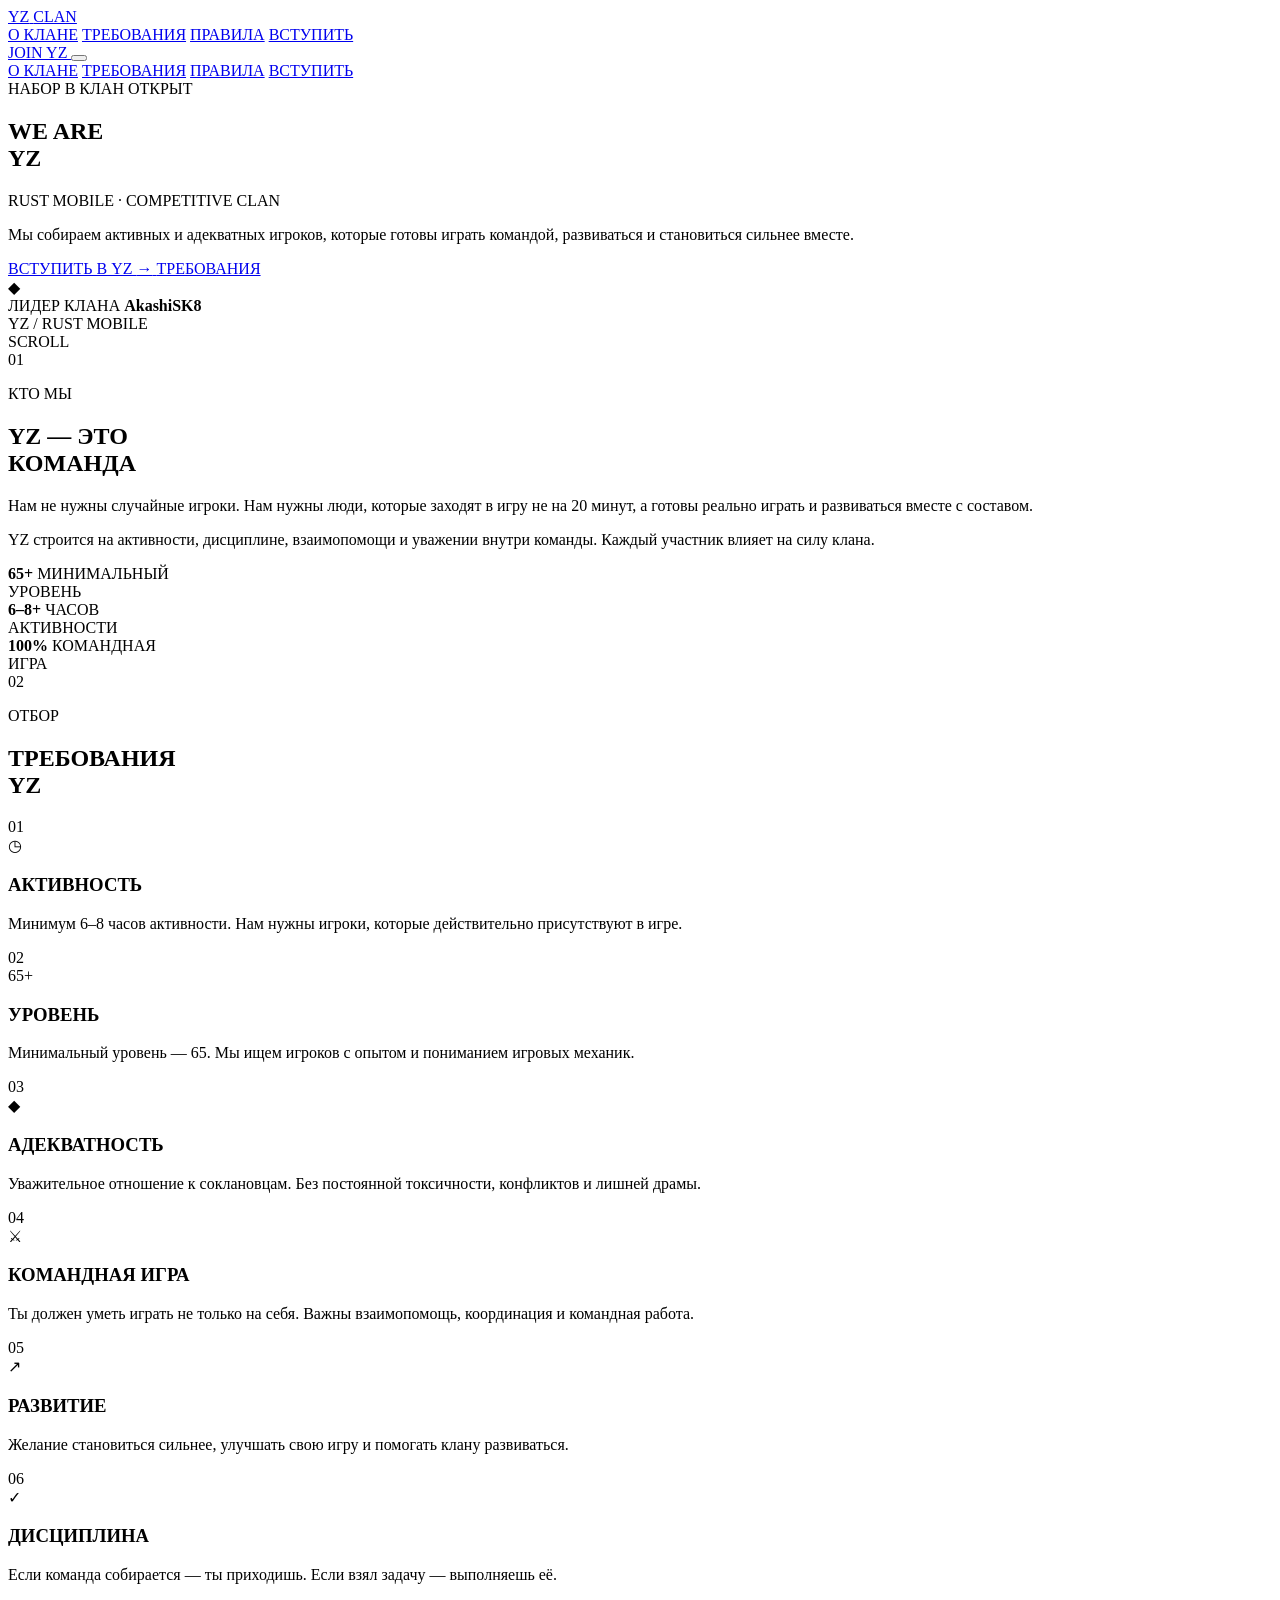
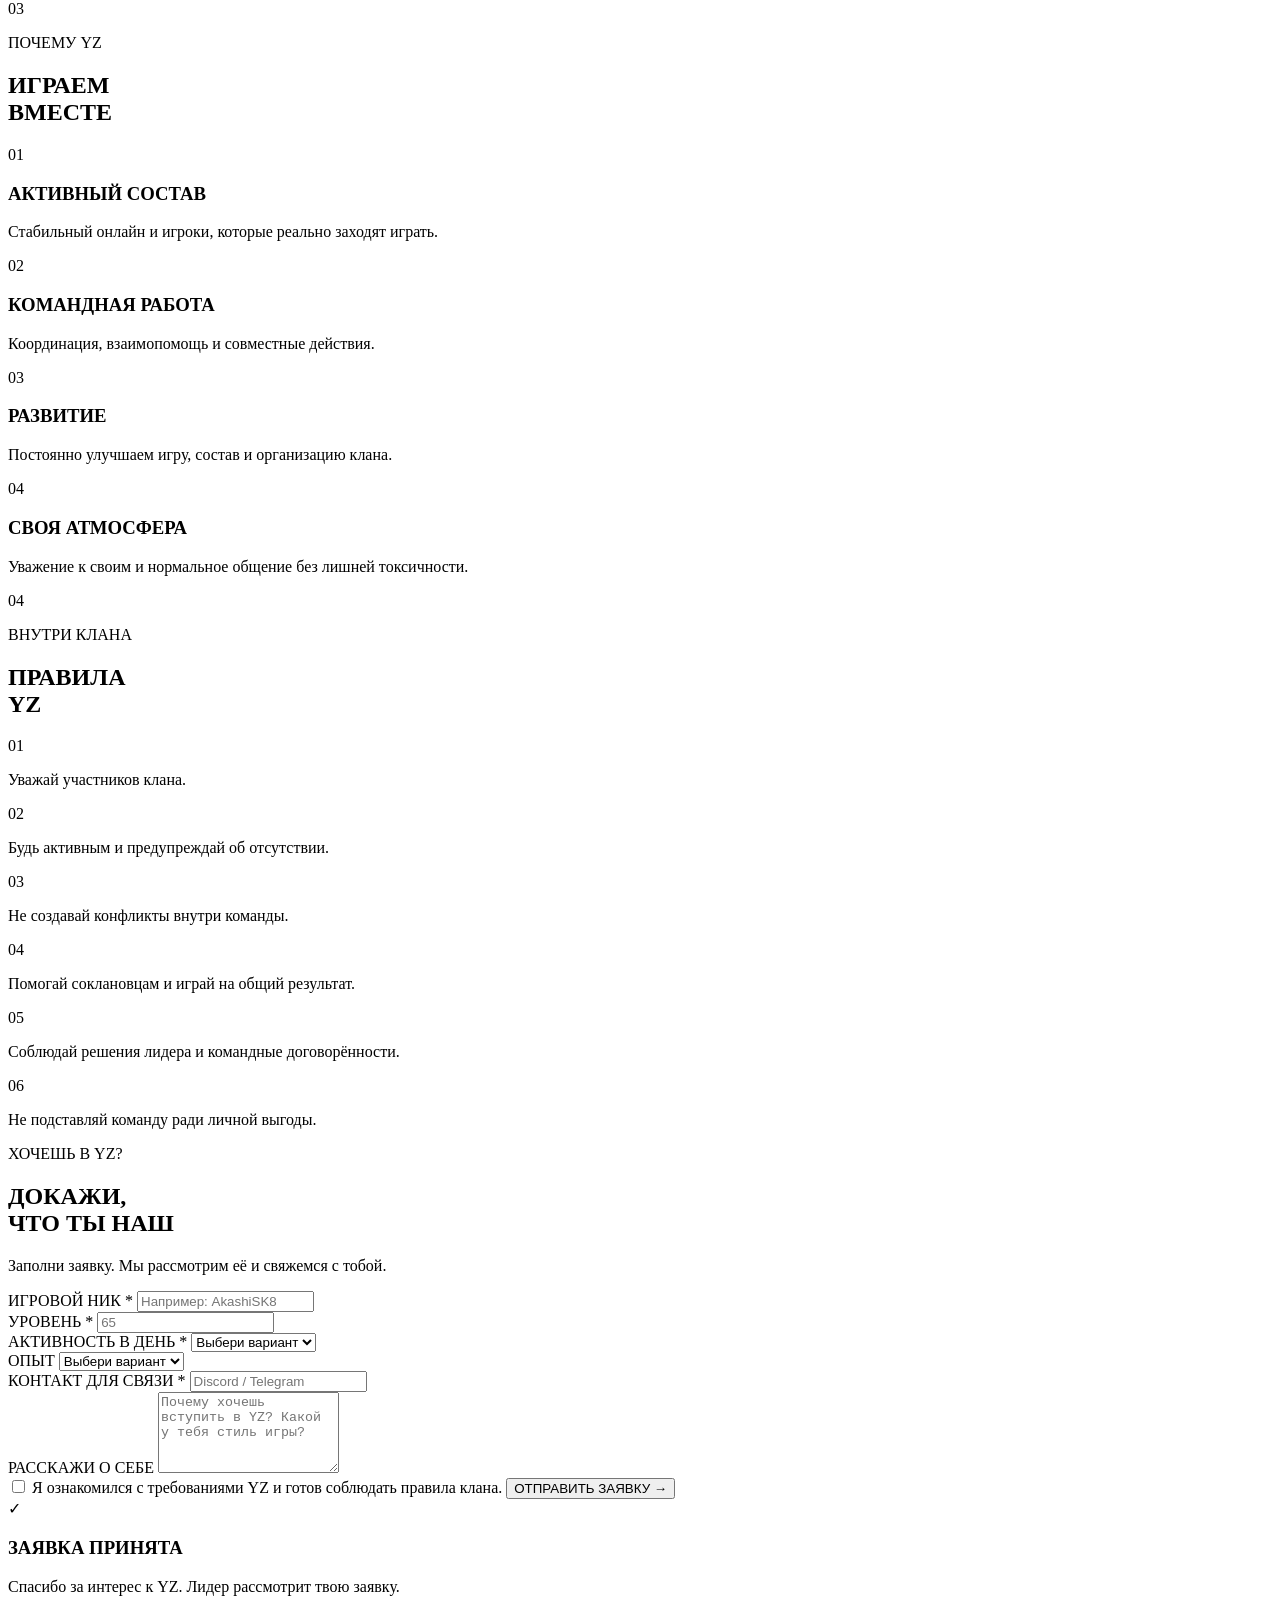
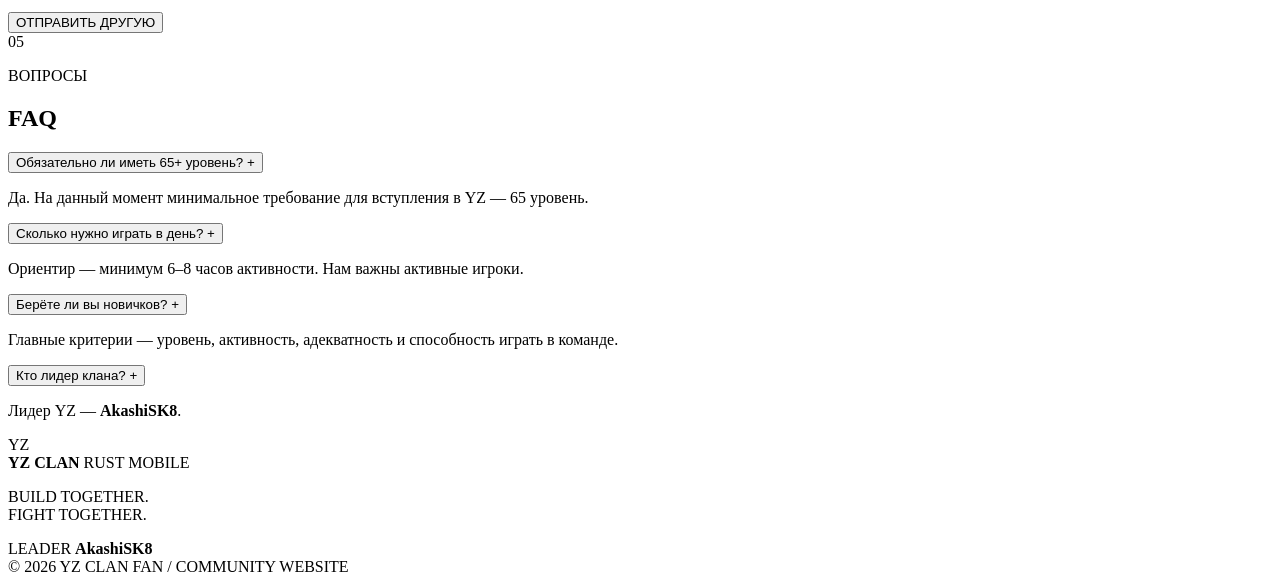
==== index.html @ b7eb842b "Create index.html" ====
<!DOCTYPE html>
<html lang="ru">
<head>
    <meta charset="UTF-8">
    <meta name="viewport" content="width=device-width, initial-scale=1.0">

    <meta name="theme-color" content="#090909">
    <meta name="description" content="YZ Clan — набор игроков в Rust Mobile. Лидер клана: AkashiSK8.">

    <title>YZ CLAN — Rust Mobile</title>

    <link rel="preconnect" href="https://fonts.googleapis.com">
    <link rel="preconnect" href="https://fonts.gstatic.com" crossorigin>
    <link href="https://fonts.googleapis.com/css2?family=Inter:wght@400;500;600;700;800;900&family=Oswald:wght@500;600;700&display=swap" rel="stylesheet">

    <link rel="stylesheet" href="style.css">
</head>

<body>

<!-- BACKGROUND -->
<div class="noise"></div>
<div class="bg-grid"></div>

<!-- NAVIGATION -->
<header class="header">
    <div class="container nav">

        <a href="#home" class="logo">
            <span class="logo-mark">YZ</span>
            <span class="logo-text">CLAN</span>
        </a>

        <nav class="nav-links">
            <a href="#about">О КЛАНЕ</a>
            <a href="#requirements">ТРЕБОВАНИЯ</a>
            <a href="#rules">ПРАВИЛА</a>
            <a href="#join">ВСТУПИТЬ</a>
        </nav>

        <a href="#join" class="nav-button">
            JOIN YZ
        </a>

        <button class="menu-button" id="menuButton">
            <span></span>
            <span></span>
            <span></span>
        </button>

    </div>
</header>


<!-- MOBILE MENU -->
<div class="mobile-menu" id="mobileMenu">
    <a href="#about">О КЛАНЕ</a>
    <a href="#requirements">ТРЕБОВАНИЯ</a>
    <a href="#rules">ПРАВИЛА</a>
    <a href="#join">ВСТУПИТЬ</a>
</div>


<!-- HERO -->
<main>

<section class="hero" id="home">

    <div class="hero-content container">

        <div class="status">
            <span class="status-dot"></span>
            НАБОР В КЛАН ОТКРЫТ
        </div>

        <h1>
            WE ARE<br>
            <span>YZ</span>
        </h1>

        <p class="hero-subtitle">
            RUST MOBILE · COMPETITIVE CLAN
        </p>

        <p class="hero-description">
            Мы собираем активных и адекватных игроков,
            которые готовы играть командой, развиваться
            и становиться сильнее вместе.
        </p>

        <div class="hero-buttons">
            <a href="#join" class="button button-primary">
                ВСТУПИТЬ В YZ
                <span>→</span>
            </a>

            <a href="#requirements" class="button button-secondary">
                ТРЕБОВАНИЯ
            </a>
        </div>

        <div class="leader-card">
            <div class="leader-icon">◆</div>

            <div>
                <span>ЛИДЕР КЛАНА</span>
                <strong>AkashiSK8</strong>
            </div>
        </div>

    </div>

    <div class="hero-side-text">
        YZ / RUST MOBILE
    </div>

    <div class="scroll-indicator">
        <span></span>
        SCROLL
    </div>

</section>


<!-- ABOUT -->
<section class="section" id="about">

    <div class="container">

        <div class="section-heading">
            <span class="section-number">01</span>

            <div>
                <p class="eyebrow">КТО МЫ</p>
                <h2>YZ — ЭТО<br><span>КОМАНДА</span></h2>
            </div>
        </div>

        <div class="about-grid">

            <div class="about-main">
                <p class="large-text">
                    Нам не нужны случайные игроки.
                    Нам нужны люди, которые заходят в игру
                    не на 20 минут, а готовы реально играть
                    и развиваться вместе с составом.
                </p>

                <p>
                    YZ строится на активности, дисциплине,
                    взаимопомощи и уважении внутри команды.
                    Каждый участник влияет на силу клана.
                </p>
            </div>

            <div class="stats">

                <div class="stat">
                    <strong>65+</strong>
                    <span>МИНИМАЛЬНЫЙ<br>УРОВЕНЬ</span>
                </div>

                <div class="stat">
                    <strong>6–8+</strong>
                    <span>ЧАСОВ<br>АКТИВНОСТИ</span>
                </div>

                <div class="stat">
                    <strong>100%</strong>
                    <span>КОМАНДНАЯ<br>ИГРА</span>
                </div>

            </div>

        </div>

    </div>

</section>


<!-- REQUIREMENTS -->
<section class="section dark-section" id="requirements">

    <div class="container">

        <div class="section-heading">
            <span class="section-number">02</span>

            <div>
                <p class="eyebrow">ОТБОР</p>
                <h2>ТРЕБОВАНИЯ<br><span>YZ</span></h2>
            </div>
        </div>


        <div class="requirements-grid">

            <article class="requirement">
                <div class="req-number">01</div>
                <div class="req-icon">◷</div>
                <h3>АКТИВНОСТЬ</h3>
                <p>
                    Минимум 6–8 часов активности.
                    Нам нужны игроки, которые действительно
                    присутствуют в игре.
                </p>
            </article>


            <article class="requirement featured">
                <div class="req-number">02</div>
                <div class="req-icon">65+</div>
                <h3>УРОВЕНЬ</h3>
                <p>
                    Минимальный уровень — 65.
                    Мы ищем игроков с опытом и пониманием
                    игровых механик.
                </p>
            </article>


            <article class="requirement">
                <div class="req-number">03</div>
                <div class="req-icon">◆</div>
                <h3>АДЕКВАТНОСТЬ</h3>
                <p>
                    Уважительное отношение к соклановцам.
                    Без постоянной токсичности, конфликтов
                    и лишней драмы.
                </p>
            </article>


            <article class="requirement">
                <div class="req-number">04</div>
                <div class="req-icon">⚔</div>
                <h3>КОМАНДНАЯ ИГРА</h3>
                <p>
                    Ты должен уметь играть не только
                    на себя. Важны взаимопомощь,
                    координация и командная работа.
                </p>
            </article>


            <article class="requirement">
                <div class="req-number">05</div>
                <div class="req-icon">↗</div>
                <h3>РАЗВИТИЕ</h3>
                <p>
                    Желание становиться сильнее,
                    улучшать свою игру и помогать
                    клану развиваться.
                </p>
            </article>


            <article class="requirement">
                <div class="req-number">06</div>
                <div class="req-icon">✓</div>
                <h3>ДИСЦИПЛИНА</h3>
                <p>
                    Если команда собирается —
                    ты приходишь. Если взял задачу —
                    выполняешь её.
                </p>
            </article>

        </div>

    </div>

</section>


<!-- WHY YZ -->
<section class="section" id="advantages">

    <div class="container">

        <div class="section-heading">
            <span class="section-number">03</span>

            <div>
                <p class="eyebrow">ПОЧЕМУ YZ</p>
                <h2>ИГРАЕМ<br><span>ВМЕСТЕ</span></h2>
            </div>
        </div>


        <div class="advantages">

            <div class="advantage">
                <span>01</span>
                <h3>АКТИВНЫЙ СОСТАВ</h3>
                <p>
                    Стабильный онлайн и игроки,
                    которые реально заходят играть.
                </p>
            </div>

            <div class="advantage">
                <span>02</span>
                <h3>КОМАНДНАЯ РАБОТА</h3>
                <p>
                    Координация, взаимопомощь
                    и совместные действия.
                </p>
            </div>

            <div class="advantage">
                <span>03</span>
                <h3>РАЗВИТИЕ</h3>
                <p>
                    Постоянно улучшаем игру,
                    состав и организацию клана.
                </p>
            </div>

            <div class="advantage">
                <span>04</span>
                <h3>СВОЯ АТМОСФЕРА</h3>
                <p>
                    Уважение к своим и нормальное
                    общение без лишней токсичности.
                </p>
            </div>

        </div>

    </div>

</section>


<!-- RULES -->
<section class="section dark-section" id="rules">

    <div class="container rules-container">

        <div class="section-heading">
            <span class="section-number">04</span>

            <div>
                <p class="eyebrow">ВНУТРИ КЛАНА</p>
                <h2>ПРАВИЛА<br><span>YZ</span></h2>
            </div>
        </div>


        <div class="rules-list">

            <div class="rule">
                <span>01</span>
                <p>Уважай участников клана.</p>
            </div>

            <div class="rule">
                <span>02</span>
                <p>Будь активным и предупреждай об отсутствии.</p>
            </div>

            <div class="rule">
                <span>03</span>
                <p>Не создавай конфликты внутри команды.</p>
            </div>

            <div class="rule">
                <span>04</span>
                <p>Помогай соклановцам и играй на общий результат.</p>
            </div>

            <div class="rule">
                <span>05</span>
                <p>Соблюдай решения лидера и командные договорённости.</p>
            </div>

            <div class="rule">
                <span>06</span>
                <p>Не подставляй команду ради личной выгоды.</p>
            </div>

        </div>

    </div>

</section>


<!-- JOIN -->
<section class="section join-section" id="join">

    <div class="container">

        <div class="join-header">
            <p class="eyebrow">ХОЧЕШЬ В YZ?</p>

            <h2>
                ДОКАЖИ,<br>
                ЧТО ТЫ <span>НАШ</span>
            </h2>

            <p>
                Заполни заявку. Мы рассмотрим её
                и свяжемся с тобой.
            </p>
        </div>


        <form class="join-form" id="joinForm">

            <div class="form-row">

                <div class="form-group">
                    <label for="nickname">ИГРОВОЙ НИК *</label>
                    <input
                        type="text"
                        id="nickname"
                        name="nickname"
                        placeholder="Например: AkashiSK8"
                        required
                    >
                </div>

                <div class="form-group">
                    <label for="level">УРОВЕНЬ *</label>
                    <input
                        type="number"
                        id="level"
                        name="level"
                        placeholder="65"
                        min="1"
                        required
                    >
                </div>

            </div>


            <div class="form-row">

                <div class="form-group">
                    <label for="hours">АКТИВНОСТЬ В ДЕНЬ *</label>

                    <select id="hours" name="hours" required>
                        <option value="">Выбери вариант</option>
                        <option value="4-5">4–5 часов</option>
                        <option value="6-8">6–8 часов</option>
                        <option value="8+">8+ часов</option>
                        <option value="10+">10+ часов</option>
                    </select>
                </div>


                <div class="form-group">
                    <label for="experience">ОПЫТ</label>

                    <select id="experience" name="experience">
                        <option value="">Выбери вариант</option>
                        <option value="beginner">Новичок</option>
                        <option value="normal">Есть опыт</option>
                        <option value="experienced">Опытный</option>
                        <option value="veteran">Очень опытный</option>
                    </select>
                </div>

            </div>


            <div class="form-group">
                <label for="contact">КОНТАКТ ДЛЯ СВЯЗИ *</label>

                <input
                    type="text"
                    id="contact"
                    name="contact"
                    placeholder="Discord / Telegram"
                    required
                >
            </div>


            <div class="form-group">
                <label for="about-player">РАССКАЖИ О СЕБЕ</label>

                <textarea
                    id="about-player"
                    name="about"
                    rows="5"
                    placeholder="Почему хочешь вступить в YZ? Какой у тебя стиль игры?"
                ></textarea>
            </div>


            <label class="checkbox">
                <input type="checkbox" id="agreement" required>
                <span></span>
                Я ознакомился с требованиями YZ и готов соблюдать правила клана.
            </label>


            <button type="submit" class="submit-button">
                ОТПРАВИТЬ ЗАЯВКУ
                <span>→</span>
            </button>

        </form>


        <!-- SUCCESS MESSAGE -->

        <div class="success-message" id="successMessage">

            <div class="success-icon">✓</div>

            <h3>ЗАЯВКА ПРИНЯТА</h3>

            <p>
                Спасибо за интерес к YZ.
                Лидер рассмотрит твою заявку.
            </p>

            <button id="resetForm">
                ОТПРАВИТЬ ДРУГУЮ
            </button>

        </div>

    </div>

</section>


<!-- FAQ -->
<section class="section faq-section">

    <div class="container">

        <div class="section-heading">
            <span class="section-number">05</span>

            <div>
                <p class="eyebrow">ВОПРОСЫ</p>
                <h2>FAQ</h2>
            </div>
        </div>


        <div class="faq">

            <div class="faq-item">
                <button class="faq-question">
                    Обязательно ли иметь 65+ уровень?
                    <span>+</span>
                </button>

                <div class="faq-answer">
                    <p>
                        Да. На данный момент минимальное
                        требование для вступления в YZ —
                        65 уровень.
                    </p>
                </div>
            </div>


            <div class="faq-item">
                <button class="faq-question">
                    Сколько нужно играть в день?
                    <span>+</span>
                </button>

                <div class="faq-answer">
                    <p>
                        Ориентир — минимум 6–8 часов активности.
                        Нам важны активные игроки.
                    </p>
                </div>
            </div>


            <div class="faq-item">
                <button class="faq-question">
                    Берёте ли вы новичков?
                    <span>+</span>
                </button>

                <div class="faq-answer">
                    <p>
                        Главные критерии — уровень,
                        активность, адекватность и способность
                        играть в команде.
                    </p>
                </div>
            </div>


            <div class="faq-item">
                <button class="faq-question">
                    Кто лидер клана?
                    <span>+</span>
                </button>

                <div class="faq-answer">
                    <p>
                        Лидер YZ — <strong>AkashiSK8</strong>.
                    </p>
                </div>
            </div>

        </div>

    </div>

</section>

</main>


<!-- FOOTER -->
<footer class="footer">

    <div class="container footer-content">

        <div class="footer-brand">

            <div class="footer-logo">
                YZ
            </div>

            <div>
                <strong>YZ CLAN</strong>
                <span>RUST MOBILE</span>
            </div>

        </div>


        <div class="footer-center">
            <p>
                BUILD TOGETHER.<br>
                FIGHT TOGETHER.
            </p>
        </div>


        <div class="footer-right">
            <span>LEADER</span>
            <strong>AkashiSK8</strong>
        </div>

    </div>


    <div class="footer-bottom container">

        <span>© 2026 YZ CLAN</span>

        <span>
            FAN / COMMUNITY WEBSITE
        </span>

    </div>

</footer>


<script src="script.js"></script>

</body>
</html>
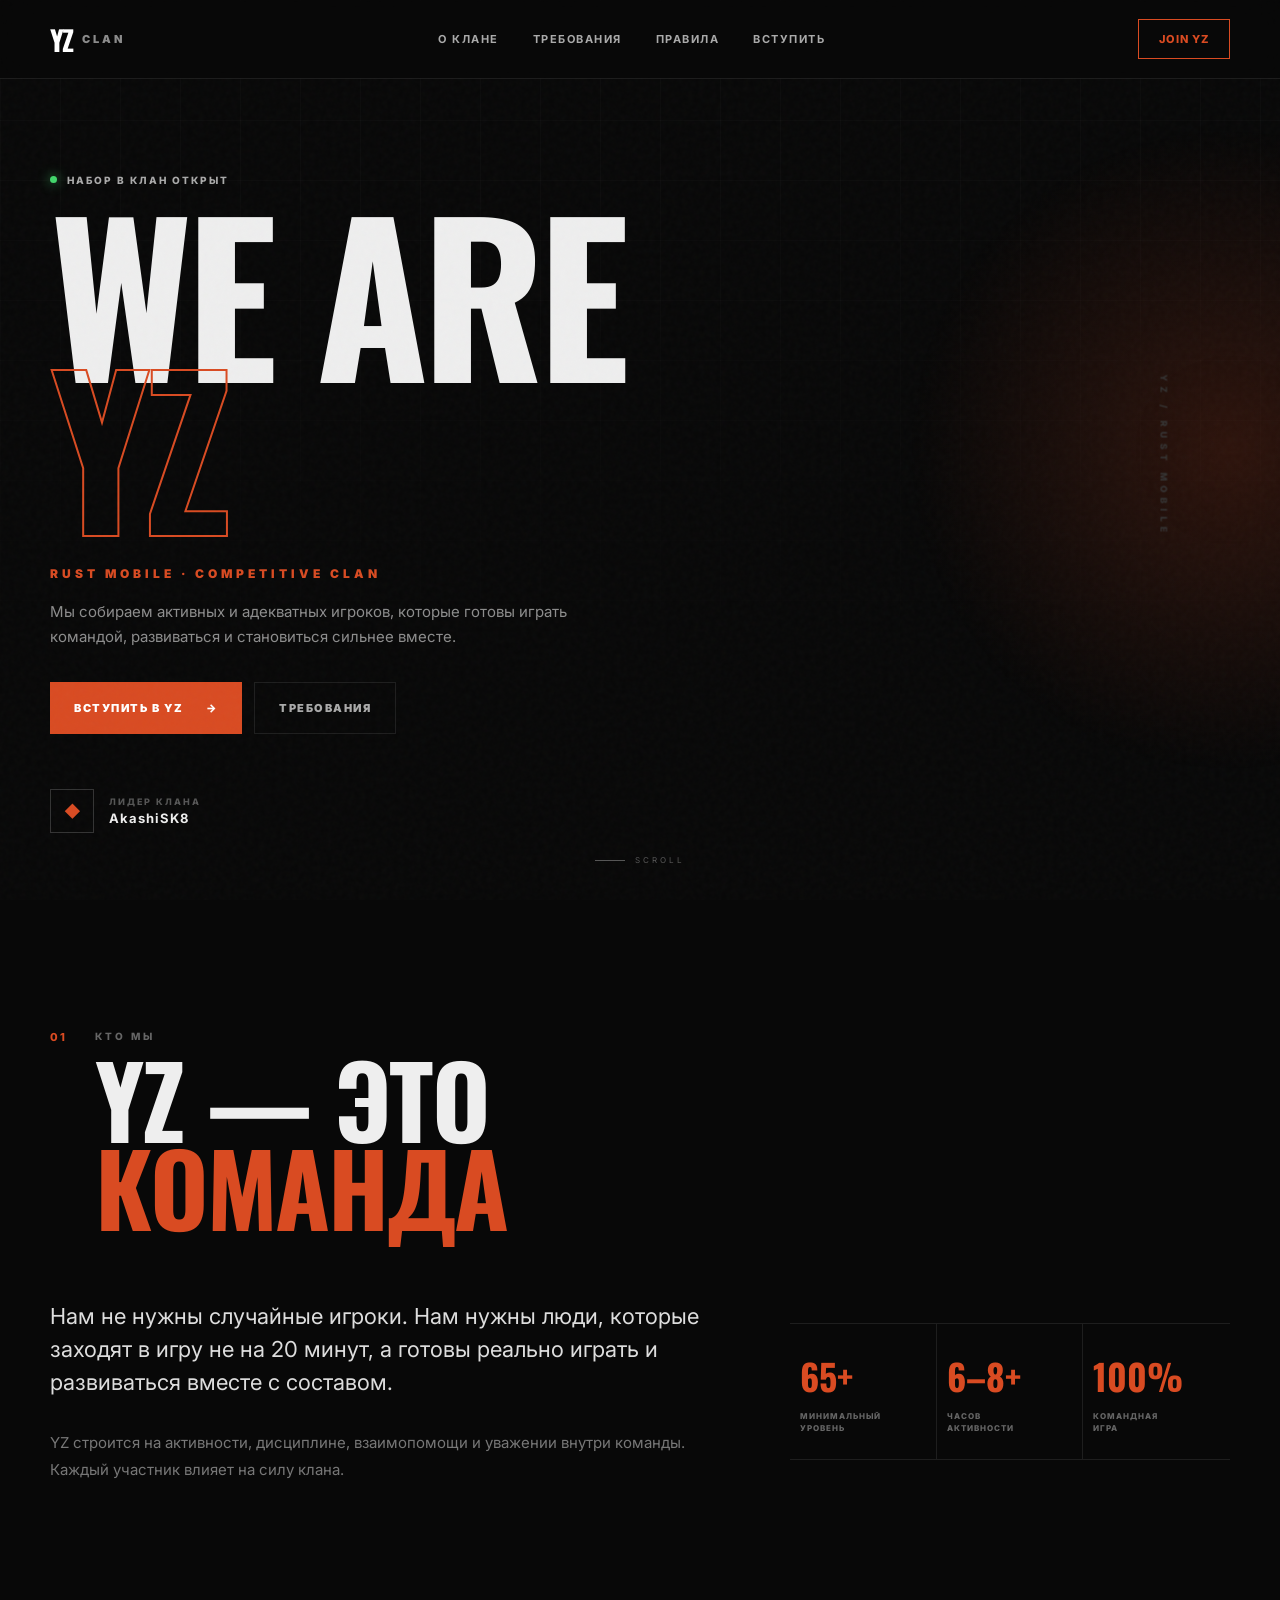
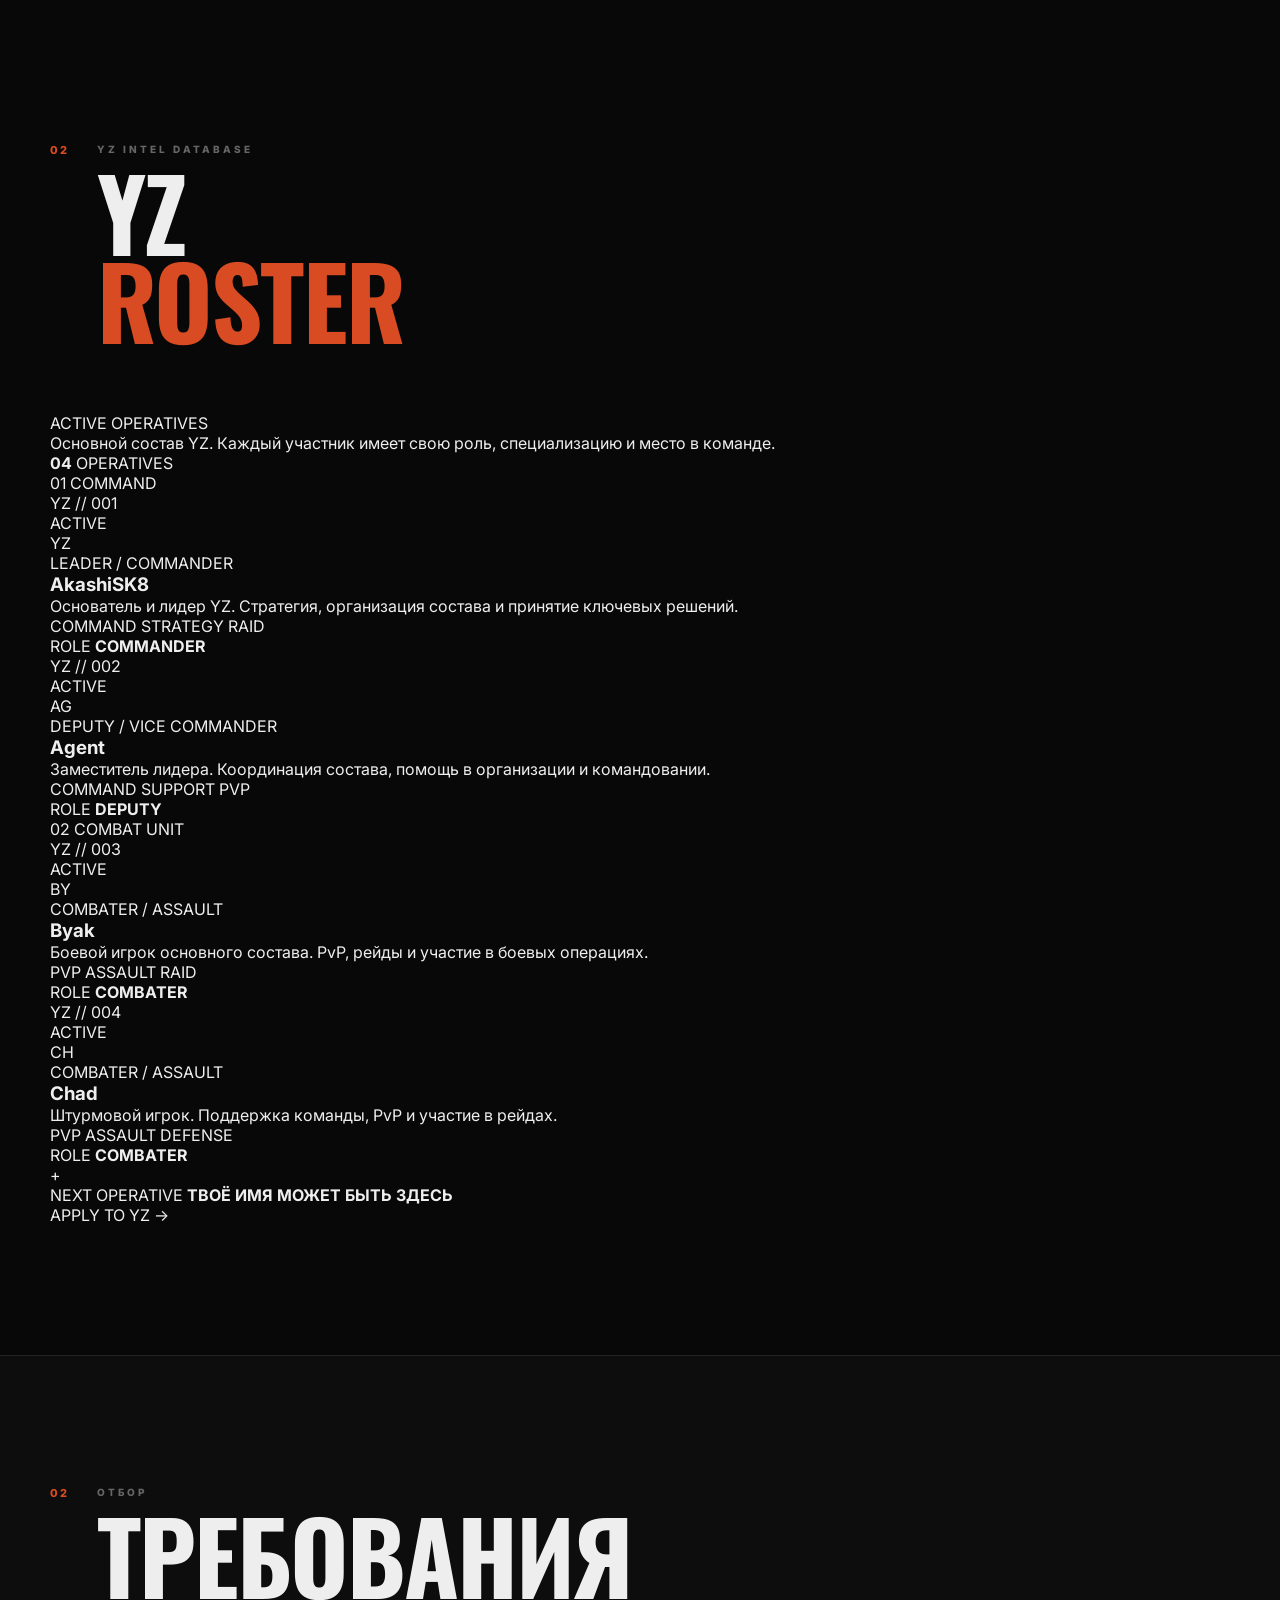
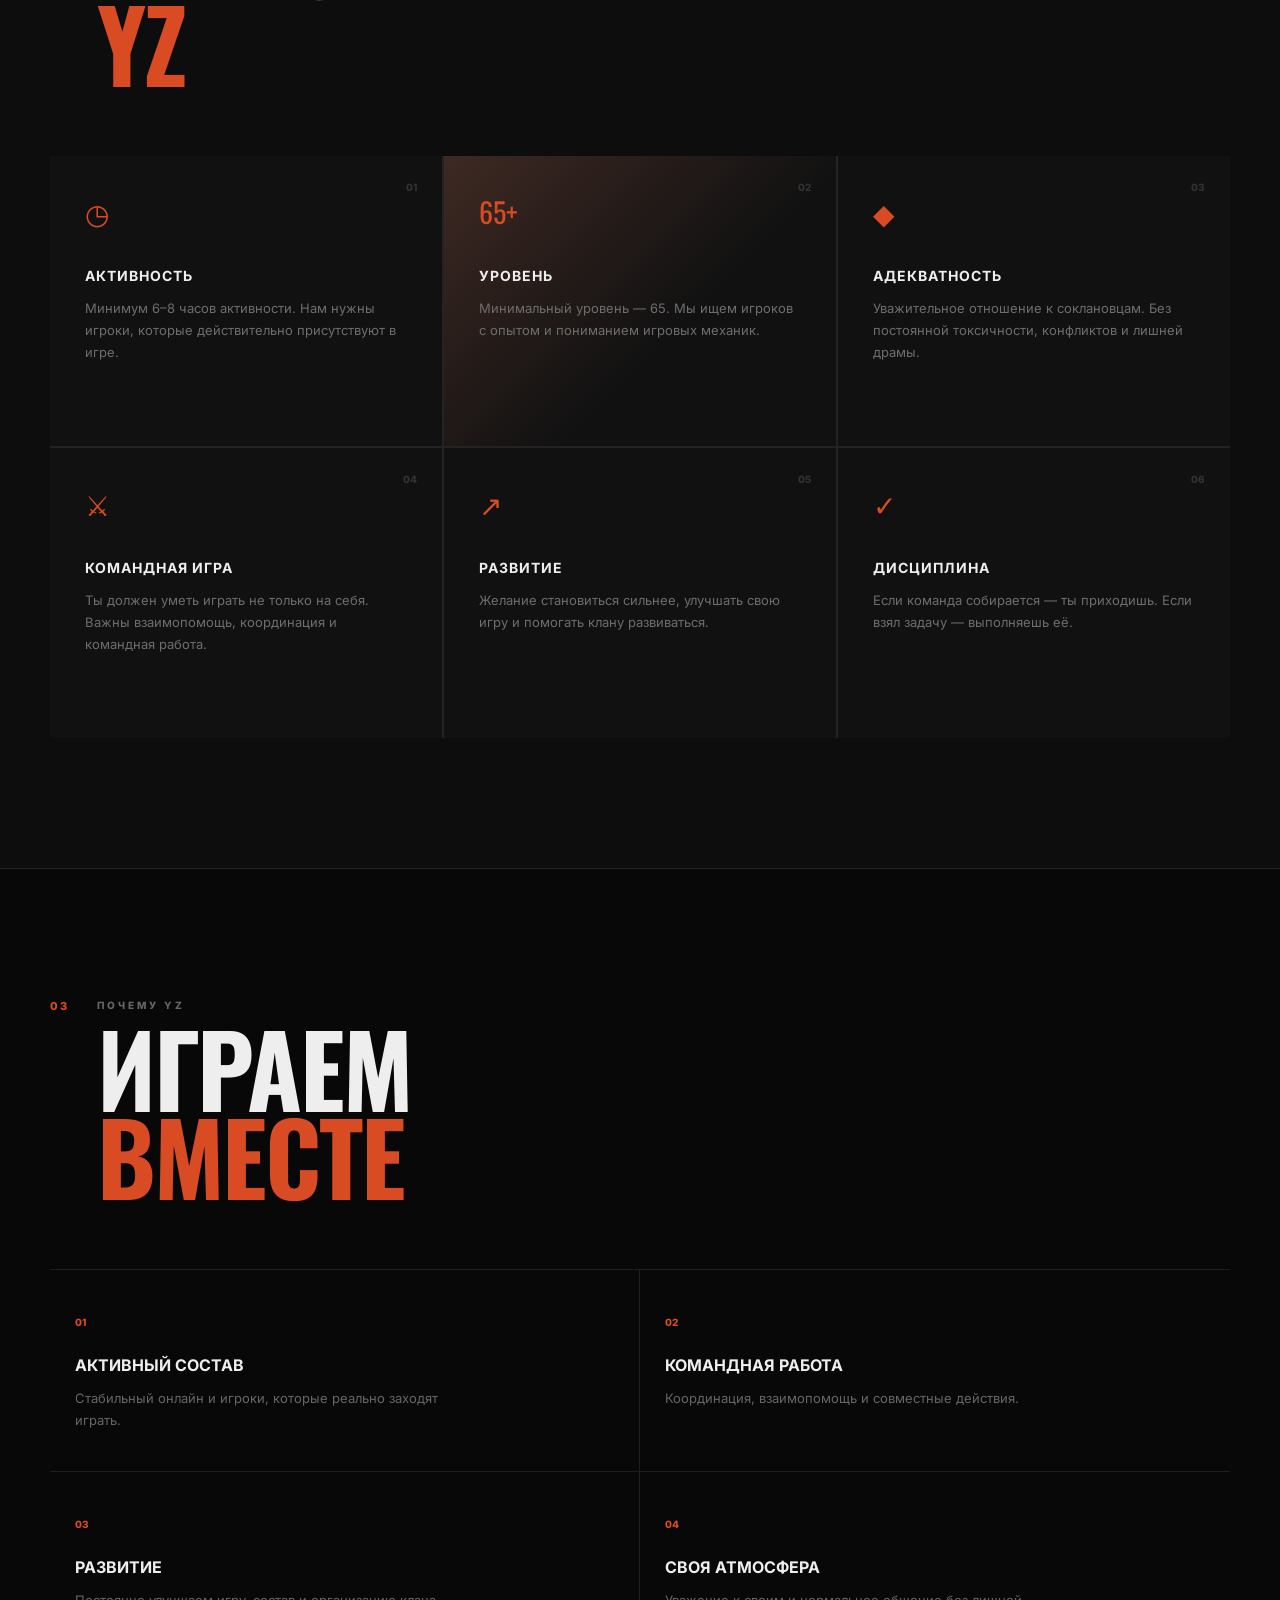
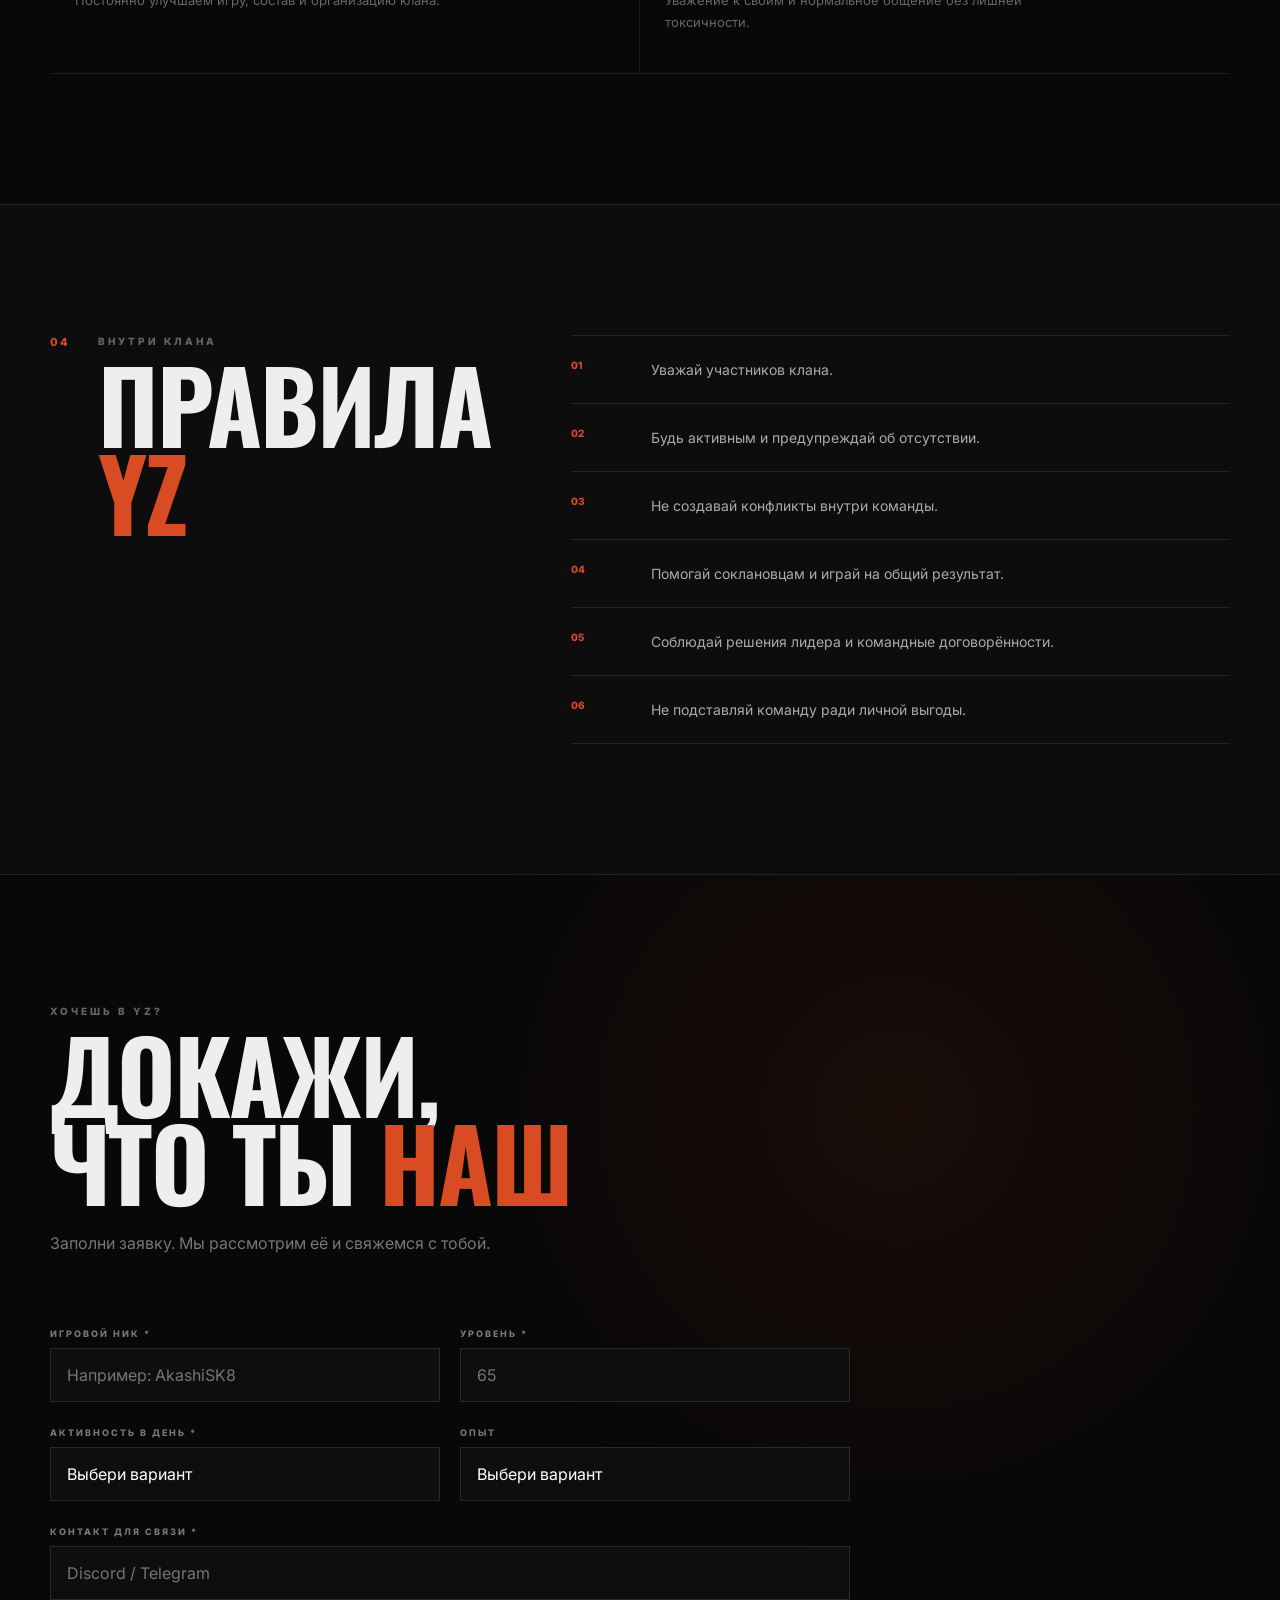
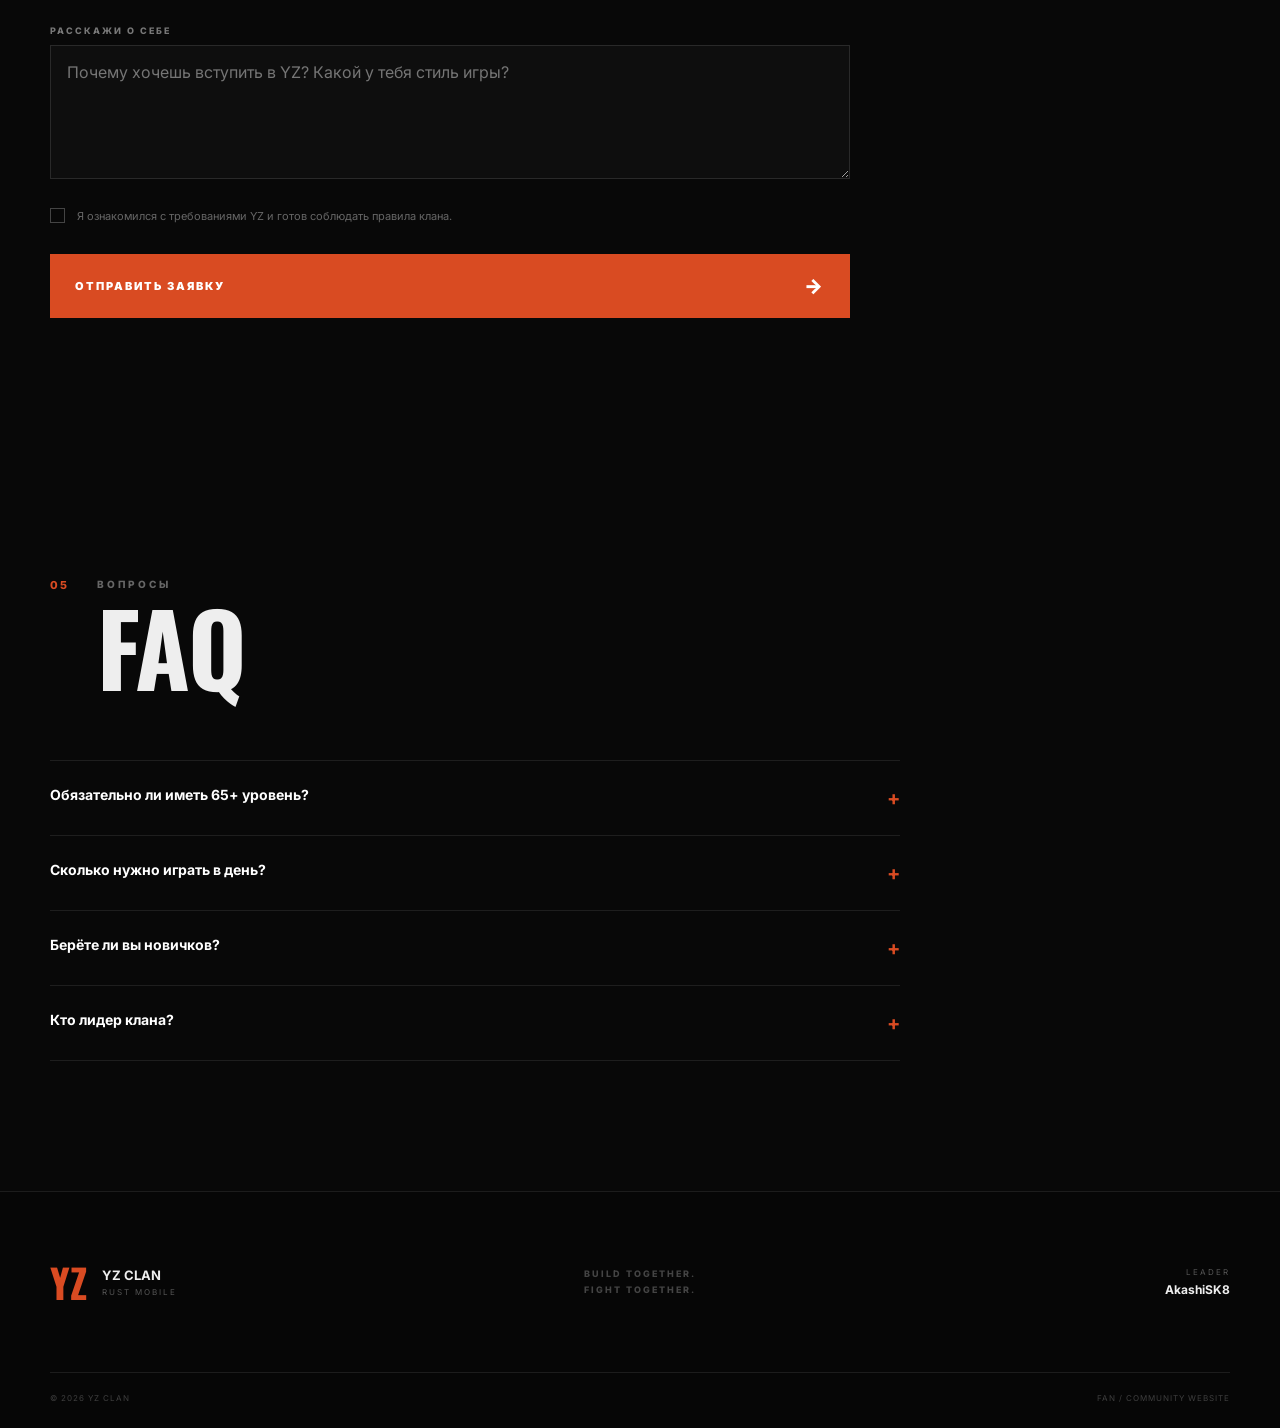
==== commit 40d162bc: "Update index.html" ====
--- a/index.html
+++ b/index.html
@@ -177,7 +177,287 @@
     </div>
 
 </section>
-
+<!-- YZ ROSTER -->
+<section class="section roster-section" id="roster">
+
+    <div class="container">
+
+        <div class="section-heading">
+            <span class="section-number">02</span>
+
+            <div>
+                <p class="eyebrow">YZ INTEL DATABASE</p>
+                <h2>YZ<br><span>ROSTER</span></h2>
+            </div>
+        </div>
+
+        <div class="roster-top">
+
+            <div>
+                <p class="roster-title">
+                    ACTIVE OPERATIVES
+                </p>
+
+                <p class="roster-description">
+                    Основной состав YZ. Каждый участник имеет
+                    свою роль, специализацию и место в команде.
+                </p>
+            </div>
+
+            <div class="roster-counter">
+                <strong>04</strong>
+                <span>OPERATIVES</span>
+            </div>
+
+        </div>
+
+
+        <!-- COMMAND -->
+        <div class="roster-category">
+
+            <div class="category-label">
+                <span>01</span>
+                COMMAND
+            </div>
+
+            <div class="roster-grid">
+
+
+                <!-- AKASHI -->
+                <article class="player-card leader-card-roster">
+
+                    <div class="player-glow"></div>
+
+                    <div class="player-number">
+                        YZ // 001
+                    </div>
+
+                    <div class="player-status">
+                        <span></span>
+                        ACTIVE
+                    </div>
+
+                    <div class="player-avatar">
+                        YZ
+                    </div>
+
+                    <div class="player-info">
+
+                        <div class="player-rank">
+                            LEADER / COMMANDER
+                        </div>
+
+                        <h3>AkashiSK8</h3>
+
+                        <p>
+                            Основатель и лидер YZ.
+                            Стратегия, организация состава
+                            и принятие ключевых решений.
+                        </p>
+
+                    </div>
+
+                    <div class="player-tags">
+                        <span>COMMAND</span>
+                        <span>STRATEGY</span>
+                        <span>RAID</span>
+                    </div>
+
+                    <div class="player-footer">
+                        <span>ROLE</span>
+                        <strong>COMMANDER</strong>
+                    </div>
+
+                </article>
+
+
+                <!-- AGENT -->
+                <article class="player-card">
+
+                    <div class="player-glow"></div>
+
+                    <div class="player-number">
+                        YZ // 002
+                    </div>
+
+                    <div class="player-status">
+                        <span></span>
+                        ACTIVE
+                    </div>
+
+                    <div class="player-avatar">
+                        AG
+                    </div>
+
+                    <div class="player-info">
+
+                        <div class="player-rank">
+                            DEPUTY / VICE COMMANDER
+                        </div>
+
+                        <h3>Agent</h3>
+
+                        <p>
+                            Заместитель лидера.
+                            Координация состава, помощь
+                            в организации и командовании.
+                        </p>
+
+                    </div>
+
+                    <div class="player-tags">
+                        <span>COMMAND</span>
+                        <span>SUPPORT</span>
+                        <span>PVP</span>
+                    </div>
+
+                    <div class="player-footer">
+                        <span>ROLE</span>
+                        <strong>DEPUTY</strong>
+                    </div>
+
+                </article>
+
+            </div>
+
+        </div>
+
+
+        <!-- COMBAT UNIT -->
+        <div class="roster-category">
+
+            <div class="category-label">
+                <span>02</span>
+                COMBAT UNIT
+            </div>
+
+            <div class="roster-grid">
+
+
+                <!-- BYAK -->
+                <article class="player-card combat-card">
+
+                    <div class="player-glow"></div>
+
+                    <div class="player-number">
+                        YZ // 003
+                    </div>
+
+                    <div class="player-status">
+                        <span></span>
+                        ACTIVE
+                    </div>
+
+                    <div class="player-avatar combat-avatar">
+                        BY
+                    </div>
+
+                    <div class="player-info">
+
+                        <div class="player-rank">
+                            COMBATER / ASSAULT
+                        </div>
+
+                        <h3>Byak</h3>
+
+                        <p>
+                            Боевой игрок основного состава.
+                            PvP, рейды и участие
+                            в боевых операциях.
+                        </p>
+
+                    </div>
+
+                    <div class="player-tags">
+                        <span>PVP</span>
+                        <span>ASSAULT</span>
+                        <span>RAID</span>
+                    </div>
+
+                    <div class="player-footer">
+                        <span>ROLE</span>
+                        <strong>COMBATER</strong>
+                    </div>
+
+                </article>
+
+
+                <!-- CHAD -->
+                <article class="player-card combat-card">
+
+                    <div class="player-glow"></div>
+
+                    <div class="player-number">
+                        YZ // 004
+                    </div>
+
+                    <div class="player-status">
+                        <span></span>
+                        ACTIVE
+                    </div>
+
+                    <div class="player-avatar combat-avatar">
+                        CH
+                    </div>
+
+                    <div class="player-info">
+
+                        <div class="player-rank">
+                            COMBATER / ASSAULT
+                        </div>
+
+                        <h3>Chad</h3>
+
+                        <p>
+                            Штурмовой игрок.
+                            Поддержка команды, PvP
+                            и участие в рейдах.
+                        </p>
+
+                    </div>
+
+                    <div class="player-tags">
+                        <span>PVP</span>
+                        <span>ASSAULT</span>
+                        <span>DEFENSE</span>
+                    </div>
+
+                    <div class="player-footer">
+                        <span>ROLE</span>
+                        <strong>COMBATER</strong>
+                    </div>
+
+                </article>
+
+            </div>
+
+        </div>
+
+
+        <!-- RECRUITMENT CARD -->
+        <div class="roster-recruit">
+
+            <div class="recruit-icon">
+                +
+            </div>
+
+            <div class="recruit-text">
+                <span>NEXT OPERATIVE</span>
+
+                <strong>
+                    ТВОЁ ИМЯ МОЖЕТ БЫТЬ ЗДЕСЬ
+                </strong>
+            </div>
+
+            <a href="#join" class="recruit-button">
+                APPLY TO YZ →
+            </a>
+
+        </div>
+
+    </div>
+
+</section>
 
 <!-- REQUIREMENTS -->
 <section class="section dark-section" id="requirements">
--- a/style.css
+++ b/style.css
@@ -0,0 +1,1531 @@
+:root {
+    --bg: #080808;
+    --bg-light: #101010;
+    --card: #121212;
+    --card-hover: #181818;
+
+    --text: #eeeeee;
+    --muted: #8b8b8b;
+
+    --accent: #d94b22;
+    --accent-light: #ff7040;
+
+    --border: rgba(255, 255, 255, 0.09);
+
+    --container: 1180px;
+}
+
+
+* {
+    margin: 0;
+    padding: 0;
+    box-sizing: border-box;
+}
+
+
+html {
+    scroll-behavior: smooth;
+}
+
+
+body {
+    background: var(--bg);
+    color: var(--text);
+
+    font-family: "Inter", sans-serif;
+
+    overflow-x: hidden;
+}
+
+
+a {
+    color: inherit;
+    text-decoration: none;
+}
+
+
+button,
+input,
+textarea,
+select {
+    font: inherit;
+}
+
+
+button {
+    cursor: pointer;
+}
+
+
+.container {
+    width: min(
+        calc(100% - 48px),
+        var(--container)
+    );
+
+    margin: auto;
+}
+
+
+/* BACKGROUND */
+
+.bg-grid {
+    position: fixed;
+    inset: 0;
+
+    pointer-events: none;
+
+    background-image:
+        linear-gradient(
+            rgba(255,255,255,.025) 1px,
+            transparent 1px
+        ),
+        linear-gradient(
+            90deg,
+            rgba(255,255,255,.025) 1px,
+            transparent 1px
+        );
+
+    background-size: 60px 60px;
+
+    mask-image: linear-gradient(
+        to bottom,
+        black,
+        transparent 90%
+    );
+
+    z-index: -2;
+}
+
+
+.noise {
+    position: fixed;
+    inset: 0;
+
+    pointer-events: none;
+
+    opacity: .035;
+
+    z-index: 20;
+
+    background-image:
+        url("data:image/svg+xml,%3Csvg viewBox='0 0 180 180' xmlns='http://www.w3.org/2000/svg'%3E%3Cfilter id='n'%3E%3CfeTurbulence type='fractalNoise' baseFrequency='.9' numOctaves='3' stitchTiles='stitch'/%3E%3C/filter%3E%3Crect width='100%25' height='100%25' filter='url(%23n)' opacity='.8'/%3E%3C/svg%3E");
+}
+
+
+/* HEADER */
+
+.header {
+    position: fixed;
+
+    width: 100%;
+    top: 0;
+    left: 0;
+
+    z-index: 100;
+
+    border-bottom: 1px solid var(--border);
+
+    background: rgba(8,8,8,.78);
+
+    backdrop-filter: blur(18px);
+}
+
+
+.nav {
+    height: 78px;
+
+    display: flex;
+    align-items: center;
+    justify-content: space-between;
+}
+
+
+.logo {
+    display: flex;
+    align-items: center;
+    gap: 10px;
+
+    font-weight: 900;
+}
+
+
+.logo-mark {
+    font-family: "Oswald", sans-serif;
+
+    font-size: 28px;
+    letter-spacing: -2px;
+
+    color: white;
+}
+
+
+.logo-text {
+    color: var(--muted);
+
+    font-size: 11px;
+    letter-spacing: 3px;
+}
+
+
+.nav-links {
+    display: flex;
+    gap: 34px;
+}
+
+
+.nav-links a {
+    font-size: 11px;
+    font-weight: 700;
+
+    letter-spacing: 1.5px;
+
+    color: #aaa;
+
+    transition: .2s;
+}
+
+
+.nav-links a:hover {
+    color: white;
+}
+
+
+.nav-button {
+    padding: 12px 20px;
+
+    border: 1px solid var(--accent);
+
+    color: var(--accent);
+
+    font-size: 11px;
+    font-weight: 800;
+
+    letter-spacing: 1px;
+
+    transition: .25s;
+}
+
+
+.nav-button:hover {
+    background: var(--accent);
+    color: white;
+}
+
+
+.menu-button {
+    display: none;
+
+    border: 0;
+    background: transparent;
+}
+
+
+.menu-button span {
+    display: block;
+
+    width: 24px;
+    height: 2px;
+
+    margin: 5px;
+
+    background: white;
+}
+
+
+/* MOBILE MENU */
+
+.mobile-menu {
+    display: none;
+
+    position: fixed;
+
+    top: 78px;
+    left: 0;
+
+    width: 100%;
+
+    z-index: 90;
+
+    padding: 25px;
+
+    background: #0a0a0a;
+
+    border-bottom: 1px solid var(--border);
+}
+
+
+.mobile-menu.active {
+    display: flex;
+
+    flex-direction: column;
+
+    gap: 22px;
+}
+
+
+.mobile-menu a {
+    font-size: 13px;
+    font-weight: 800;
+    letter-spacing: 2px;
+}
+
+
+/* HERO */
+
+.hero {
+    min-height: 100vh;
+
+    position: relative;
+
+    display: flex;
+    align-items: center;
+
+    overflow: hidden;
+}
+
+
+.hero::before {
+    content: "";
+
+    position: absolute;
+
+    width: 700px;
+    height: 700px;
+
+    right: -300px;
+    top: 50%;
+
+    transform: translateY(-50%);
+
+    background:
+        radial-gradient(
+            circle,
+            rgba(217,75,34,.18),
+            transparent 65%
+        );
+
+    pointer-events: none;
+}
+
+
+.hero-content {
+    padding-top: 100px;
+}
+
+
+.status {
+    display: inline-flex;
+    align-items: center;
+    gap: 10px;
+
+    margin-bottom: 28px;
+
+    color: #aaa;
+
+    font-size: 10px;
+    font-weight: 800;
+
+    letter-spacing: 2px;
+}
+
+
+.status-dot {
+    width: 7px;
+    height: 7px;
+
+    border-radius: 50%;
+
+    background: #42d66b;
+
+    box-shadow:
+        0 0 12px rgba(66,214,107,.8);
+}
+
+
+.hero h1 {
+    font-family: "Oswald", sans-serif;
+
+    font-size: clamp(90px, 16vw, 210px);
+
+    line-height: .75;
+
+    letter-spacing: -7px;
+
+    font-weight: 700;
+}
+
+
+.hero h1 span {
+    color: transparent;
+
+    -webkit-text-stroke: 2px var(--accent);
+}
+
+
+.hero-subtitle {
+    margin-top: 45px;
+
+    color: var(--accent);
+
+    font-size: 12px;
+    font-weight: 900;
+
+    letter-spacing: 4px;
+}
+
+
+.hero-description {
+    max-width: 530px;
+
+    margin-top: 18px;
+
+    color: #8d8d8d;
+
+    line-height: 1.7;
+
+    font-size: 15px;
+}
+
+
+.hero-buttons {
+    display: flex;
+    gap: 12px;
+
+    margin-top: 32px;
+}
+
+
+.button {
+    display: inline-flex;
+    align-items: center;
+    justify-content: center;
+    gap: 22px;
+
+    min-height: 52px;
+
+    padding: 0 24px;
+
+    font-size: 11px;
+    font-weight: 900;
+
+    letter-spacing: 1.5px;
+
+    transition: .25s;
+}
+
+
+.button-primary {
+    background: var(--accent);
+
+    color: white;
+}
+
+
+.button-primary:hover {
+    background: var(--accent-light);
+
+    transform: translateY(-2px);
+}
+
+
+.button-secondary {
+    border: 1px solid var(--border);
+
+    color: #aaa;
+}
+
+
+.button-secondary:hover {
+    border-color: #777;
+
+    color: white;
+}
+
+
+.leader-card {
+    display: flex;
+    align-items: center;
+    gap: 15px;
+
+    margin-top: 55px;
+}
+
+
+.leader-icon {
+    display: grid;
+    place-items: center;
+
+    width: 44px;
+    height: 44px;
+
+    border: 1px solid #333;
+
+    color: var(--accent);
+}
+
+
+.leader-card span {
+    display: block;
+
+    color: #555;
+
+    font-size: 9px;
+    font-weight: 800;
+
+    letter-spacing: 2px;
+}
+
+
+.leader-card strong {
+    display: block;
+
+    margin-top: 3px;
+
+    font-size: 13px;
+
+    letter-spacing: 1px;
+}
+
+
+.hero-side-text {
+    position: absolute;
+
+    right: 35px;
+    top: 50%;
+
+    transform: rotate(90deg);
+
+    color: #333;
+
+    font-size: 9px;
+    font-weight: 800;
+
+    letter-spacing: 5px;
+}
+
+
+.scroll-indicator {
+    position: absolute;
+
+    bottom: 35px;
+    left: 50%;
+
+    transform: translateX(-50%);
+
+    display: flex;
+    align-items: center;
+    gap: 10px;
+
+    color: #555;
+
+    font-size: 8px;
+    letter-spacing: 3px;
+}
+
+
+.scroll-indicator span {
+    width: 30px;
+    height: 1px;
+
+    background: #555;
+}
+
+
+/* SECTIONS */
+
+.section {
+    padding: 130px 0;
+}
+
+
+.dark-section {
+    background: #0d0d0d;
+
+    border-top: 1px solid var(--border);
+    border-bottom: 1px solid var(--border);
+}
+
+
+.section-heading {
+    display: flex;
+    gap: 28px;
+
+    margin-bottom: 70px;
+}
+
+
+.section-number {
+    color: var(--accent);
+
+    font-size: 11px;
+    font-weight: 800;
+
+    letter-spacing: 2px;
+}
+
+
+.eyebrow {
+    color: #666;
+
+    font-size: 10px;
+    font-weight: 800;
+
+    letter-spacing: 3px;
+
+    margin-bottom: 12px;
+}
+
+
+.section-heading h2,
+.join-header h2 {
+    font-family: "Oswald", sans-serif;
+
+    font-size: clamp(55px, 8vw, 100px);
+
+    line-height: .88;
+
+    letter-spacing: -2px;
+}
+
+
+.section-heading h2 span,
+.join-header h2 span {
+    color: var(--accent);
+}
+
+
+/* ABOUT */
+
+.about-grid {
+    display: grid;
+
+    grid-template-columns: 1.5fr 1fr;
+
+    gap: 80px;
+}
+
+
+.about-main p {
+    max-width: 650px;
+
+    color: #777;
+
+    line-height: 1.8;
+
+    font-size: 15px;
+}
+
+
+.about-main .large-text {
+    margin-bottom: 30px;
+
+    color: #ddd;
+
+    font-size: 22px;
+    line-height: 1.5;
+}
+
+
+.stats {
+    display: grid;
+
+    grid-template-columns: repeat(3,1fr);
+
+    align-self: center;
+
+    border-top: 1px solid var(--border);
+    border-bottom: 1px solid var(--border);
+}
+
+
+.stat {
+    padding: 25px 10px;
+
+    border-right: 1px solid var(--border);
+}
+
+
+.stat:last-child {
+    border: 0;
+}
+
+
+.stat strong {
+    display: block;
+
+    color: var(--accent);
+
+    font-family: "Oswald", sans-serif;
+
+    font-size: 36px;
+}
+
+
+.stat span {
+    display: block;
+
+    margin-top: 8px;
+
+    color: #666;
+
+    font-size: 8px;
+    font-weight: 800;
+
+    line-height: 1.5;
+
+    letter-spacing: 1px;
+}
+
+
+/* REQUIREMENTS */
+
+.requirements-grid {
+    display: grid;
+
+    grid-template-columns: repeat(3,1fr);
+
+    gap: 2px;
+
+    background: var(--border);
+}
+
+
+.requirement {
+    position: relative;
+
+    min-height: 290px;
+
+    padding: 35px;
+
+    background: #111;
+
+    transition: .3s;
+}
+
+
+.requirement:hover {
+    background: var(--card-hover);
+
+    transform: translateY(-4px);
+}
+
+
+.requirement.featured {
+    background:
+        linear-gradient(
+            135deg,
+            rgba(217,75,34,.15),
+            #111 60%
+        );
+}
+
+
+.req-number {
+    position: absolute;
+
+    right: 25px;
+    top: 25px;
+
+    color: #333;
+
+    font-size: 10px;
+    font-weight: 800;
+}
+
+
+.req-icon {
+    margin-bottom: 35px;
+
+    color: var(--accent);
+
+    font-family: "Oswald", sans-serif;
+
+    font-size: 28px;
+}
+
+
+.requirement h3 {
+    margin-bottom: 13px;
+
+    font-size: 14px;
+
+    letter-spacing: 1px;
+}
+
+
+.requirement p {
+    color: #6d6d6d;
+
+    font-size: 13px;
+
+    line-height: 1.7;
+}
+
+
+/* ADVANTAGES */
+
+.advantages {
+    display: grid;
+
+    grid-template-columns: repeat(2,1fr);
+
+    border-top: 1px solid var(--border);
+}
+
+
+.advantage {
+    padding: 40px 25px;
+
+    border-bottom: 1px solid var(--border);
+}
+
+
+.advantage:nth-child(odd) {
+    border-right: 1px solid var(--border);
+}
+
+
+.advantage span {
+    color: var(--accent);
+
+    font-size: 10px;
+    font-weight: 800;
+}
+
+
+.advantage h3 {
+    margin-top: 25px;
+
+    font-size: 16px;
+}
+
+
+.advantage p {
+    max-width: 400px;
+
+    margin-top: 12px;
+
+    color: #666;
+
+    font-size: 13px;
+
+    line-height: 1.7;
+}
+
+
+/* RULES */
+
+.rules-container {
+    display: grid;
+
+    grid-template-columns: .8fr 1.2fr;
+
+    gap: 80px;
+}
+
+
+.rules-list {
+    border-top: 1px solid var(--border);
+}
+
+
+.rule {
+    display: grid;
+
+    grid-template-columns: 60px 1fr;
+
+    gap: 20px;
+
+    padding: 23px 0;
+
+    border-bottom: 1px solid var(--border);
+}
+
+
+.rule span {
+    color: var(--accent);
+
+    font-size: 10px;
+    font-weight: 800;
+}
+
+
+.rule p {
+    color: #aaa;
+
+    font-size: 14px;
+
+    line-height: 1.5;
+}
+
+
+/* JOIN */
+
+.join-section {
+    background:
+        radial-gradient(
+            circle at 70% 20%,
+            rgba(217,75,34,.09),
+            transparent 35%
+        );
+}
+
+
+.join-header {
+    max-width: 800px;
+
+    margin-bottom: 70px;
+}
+
+
+.join-header > p:last-child {
+    max-width: 500px;
+
+    margin-top: 25px;
+
+    color: #777;
+
+    line-height: 1.7;
+}
+
+
+.join-form {
+    max-width: 800px;
+}
+
+
+.form-row {
+    display: grid;
+
+    grid-template-columns: 1fr 1fr;
+
+    gap: 20px;
+}
+
+
+.form-group {
+    margin-bottom: 25px;
+}
+
+
+.form-group label {
+    display: block;
+
+    margin-bottom: 9px;
+
+    color: #777;
+
+    font-size: 9px;
+    font-weight: 800;
+
+    letter-spacing: 2px;
+}
+
+
+.form-group input,
+.form-group textarea,
+.form-group select {
+    width: 100%;
+
+    padding: 16px;
+
+    border: 1px solid #292929;
+
+    outline: none;
+
+    background: #0e0e0e;
+
+    color: white;
+
+    border-radius: 0;
+
+    transition: .2s;
+}
+
+
+.form-group select {
+    appearance: none;
+}
+
+
+.form-group input:focus,
+.form-group textarea:focus,
+.form-group select:focus {
+    border-color: var(--accent);
+}
+
+
+.form-group textarea {
+    resize: vertical;
+
+    min-height: 130px;
+}
+
+
+.checkbox {
+    display: flex;
+
+    align-items: flex-start;
+
+    gap: 12px;
+
+    margin: 15px 0 30px;
+
+    color: #666;
+
+    font-size: 11px;
+
+    line-height: 1.5;
+}
+
+
+.checkbox input {
+    display: none;
+}
+
+
+.checkbox span {
+    flex: 0 0 15px;
+
+    width: 15px;
+    height: 15px;
+
+    border: 1px solid #444;
+}
+
+
+.checkbox input:checked + span {
+    background: var(--accent);
+
+    border-color: var(--accent);
+}
+
+
+.submit-button {
+    display: flex;
+
+    align-items: center;
+    justify-content: space-between;
+
+    width: 100%;
+
+    padding: 20px 25px;
+
+    border: 0;
+
+    background: var(--accent);
+
+    color: white;
+
+    font-size: 11px;
+    font-weight: 900;
+
+    letter-spacing: 2px;
+
+    transition: .25s;
+}
+
+
+.submit-button:hover {
+    background: var(--accent-light);
+}
+
+
+.submit-button span {
+    font-size: 20px;
+}
+
+
+/* SUCCESS */
+
+.success-message {
+    display: none;
+
+    max-width: 800px;
+
+    padding: 70px 30px;
+
+    text-align: center;
+
+    border: 1px solid var(--border);
+
+    background: #101010;
+}
+
+
+.success-message.active {
+    display: block;
+}
+
+
+.success-icon {
+    display: grid;
+    place-items: center;
+
+    width: 65px;
+    height: 65px;
+
+    margin: 0 auto 25px;
+
+    border: 1px solid var(--accent);
+
+    color: var(--accent);
+
+    font-size: 28px;
+}
+
+
+.success-message h3 {
+    font-family: "Oswald", sans-serif;
+
+    font-size: 40px;
+}
+
+
+.success-message p {
+    max-width: 400px;
+
+    margin: 15px auto 30px;
+
+    color: #777;
+
+    line-height: 1.7;
+}
+
+
+.success-message button {
+    padding: 14px 20px;
+
+    border: 1px solid #333;
+
+    background: transparent;
+
+    color: #aaa;
+
+    font-size: 10px;
+
+    font-weight: 800;
+
+    letter-spacing: 1px;
+}
+
+
+/* FAQ */
+
+.faq {
+    max-width: 850px;
+}
+
+
+.faq-item {
+    border-top: 1px solid var(--border);
+}
+
+
+.faq-item:last-child {
+    border-bottom: 1px solid var(--border);
+}
+
+
+.faq-question {
+    display: flex;
+
+    justify-content: space-between;
+
+    width: 100%;
+
+    padding: 25px 0;
+
+    border: 0;
+
+    background: transparent;
+
+    color: white;
+
+    text-align: left;
+
+    font-size: 14px;
+    font-weight: 700;
+}
+
+
+.faq-question span {
+    color: var(--accent);
+
+    font-size: 20px;
+
+    transition: .25s;
+}
+
+
+.faq-item.active .faq-question span {
+    transform: rotate(45deg);
+}
+
+
+.faq-answer {
+    max-height: 0;
+
+    overflow: hidden;
+
+    transition: .35s;
+}
+
+
+.faq-answer p {
+    padding-bottom: 25px;
+
+    color: #777;
+
+    font-size: 13px;
+
+    line-height: 1.7;
+}
+
+
+/* FOOTER */
+
+.footer {
+    padding: 60px 0 25px;
+
+    border-top: 1px solid var(--border);
+
+    background: #060606;
+}
+
+
+.footer-content {
+    display: grid;
+
+    grid-template-columns: 1fr 1fr 1fr;
+
+    align-items: center;
+}
+
+
+.footer-brand {
+    display: flex;
+
+    align-items: center;
+
+    gap: 15px;
+}
+
+
+.footer-logo {
+    font-family: "Oswald", sans-serif;
+
+    font-size: 40px;
+    font-weight: 700;
+
+    color: var(--accent);
+}
+
+
+.footer-brand strong,
+.footer-brand span {
+    display: block;
+}
+
+
+.footer-brand strong {
+    font-size: 13px;
+}
+
+
+.footer-brand span {
+    margin-top: 4px;
+
+    color: #555;
+
+    font-size: 8px;
+
+    letter-spacing: 2px;
+}
+
+
+.footer-center {
+    text-align: center;
+}
+
+
+.footer-center p {
+    color: #444;
+
+    font-size: 9px;
+    font-weight: 800;
+
+    line-height: 1.8;
+
+    letter-spacing: 2px;
+}
+
+
+.footer-right {
+    text-align: right;
+}
+
+
+.footer-right span {
+    display: block;
+
+    color: #555;
+
+    font-size: 8px;
+
+    letter-spacing: 2px;
+}
+
+
+.footer-right strong {
+    display: block;
+
+    margin-top: 5px;
+
+    font-size: 12px;
+}
+
+
+.footer-bottom {
+    display: flex;
+
+    justify-content: space-between;
+
+    margin-top: 60px;
+    padding-top: 20px;
+
+    border-top: 1px solid var(--border);
+
+    color: #3f3f3f;
+
+    font-size: 8px;
+
+    letter-spacing: 1px;
+}
+
+
+/* ANIMATION */
+
+@keyframes fadeUp {
+    from {
+        opacity: 0;
+        transform: translateY(25px);
+    }
+
+    to {
+        opacity: 1;
+        transform: translateY(0);
+    }
+}
+
+
+.hero-content > * {
+    animation: fadeUp .8s ease both;
+}
+
+
+.hero-content .status {
+    animation-delay: .1s;
+}
+
+
+.hero-content h1 {
+    animation-delay: .2s;
+}
+
+
+.hero-content .hero-subtitle {
+    animation-delay: .3s;
+}
+
+
+.hero-content .hero-description {
+    animation-delay: .4s;
+}
+
+
+.hero-content .hero-buttons {
+    animation-delay: .5s;
+}
+
+
+.hero-content .leader-card {
+    animation-delay: .6s;
+}
+
+
+/* RESPONSIVE */
+
+@media (max-width: 900px) {
+
+    .nav-links,
+    .nav-button {
+        display: none;
+    }
+
+    .menu-button {
+        display: block;
+    }
+
+
+    .about-grid {
+        grid-template-columns: 1fr;
+
+        gap: 50px;
+    }
+
+
+    .requirements-grid {
+        grid-template-columns: 1fr 1fr;
+    }
+
+
+    .rules-container {
+        grid-template-columns: 1fr;
+
+        gap: 30px;
+    }
+
+
+    .footer-content {
+        grid-template-columns: 1fr;
+
+        gap: 30px;
+
+        text-align: center;
+    }
+
+
+    .footer-brand {
+        justify-content: center;
+    }
+
+
+    .footer-right {
+        text-align: center;
+    }
+
+}
+
+
+@media (max-width: 600px) {
+
+    .container {
+        width: min(
+            calc(100% - 32px),
+            var(--container)
+        );
+    }
+
+
+    .nav {
+        height: 68px;
+    }
+
+
+    .mobile-menu {
+        top: 68px;
+    }
+
+
+    .hero {
+        min-height: 800px;
+    }
+
+
+    .hero h1 {
+        font-size: 100px;
+
+        letter-spacing: -4px;
+    }
+
+
+    .hero-side-text {
+        display: none;
+    }
+
+
+    .hero-description {
+        font-size: 13px;
+    }
+
+
+    .hero-buttons {
+        flex-direction: column;
+
+        align-items: stretch;
+    }
+
+
+    .button {
+        width: 100%;
+    }
+
+
+    .section {
+        padding: 90px 0;
+    }
+
+
+    .section-heading {
+        gap: 15px;
+
+        margin-bottom: 45px;
+    }
+
+
+    .section-heading h2,
+    .join-header h2 {
+        font-size: 58px;
+    }
+
+
+    .stats {
+        grid-template-columns: 1fr;
+    }
+
+
+    .stat {
+        border-right: 0;
+
+        border-bottom: 1px solid var(--border);
+    }
+
+
+    .requirements-grid {
+        grid-template-columns: 1fr;
+    }
+
+
+    .requirement {
+        min-height: 250px;
+    }
+
+
+    .advantages {
+        grid-template-columns: 1fr;
+    }
+
+
+    .advantage:nth-child(odd) {
+        border-right: 0;
+    }
+
+
+    .form-row {
+        grid-template-columns: 1fr;
+
+        gap: 0;
+    }
+
+
+    .footer-bottom {
+        flex-direction: column;
+
+        gap: 10px;
+
+        text-align: center;
+    }
+
+}
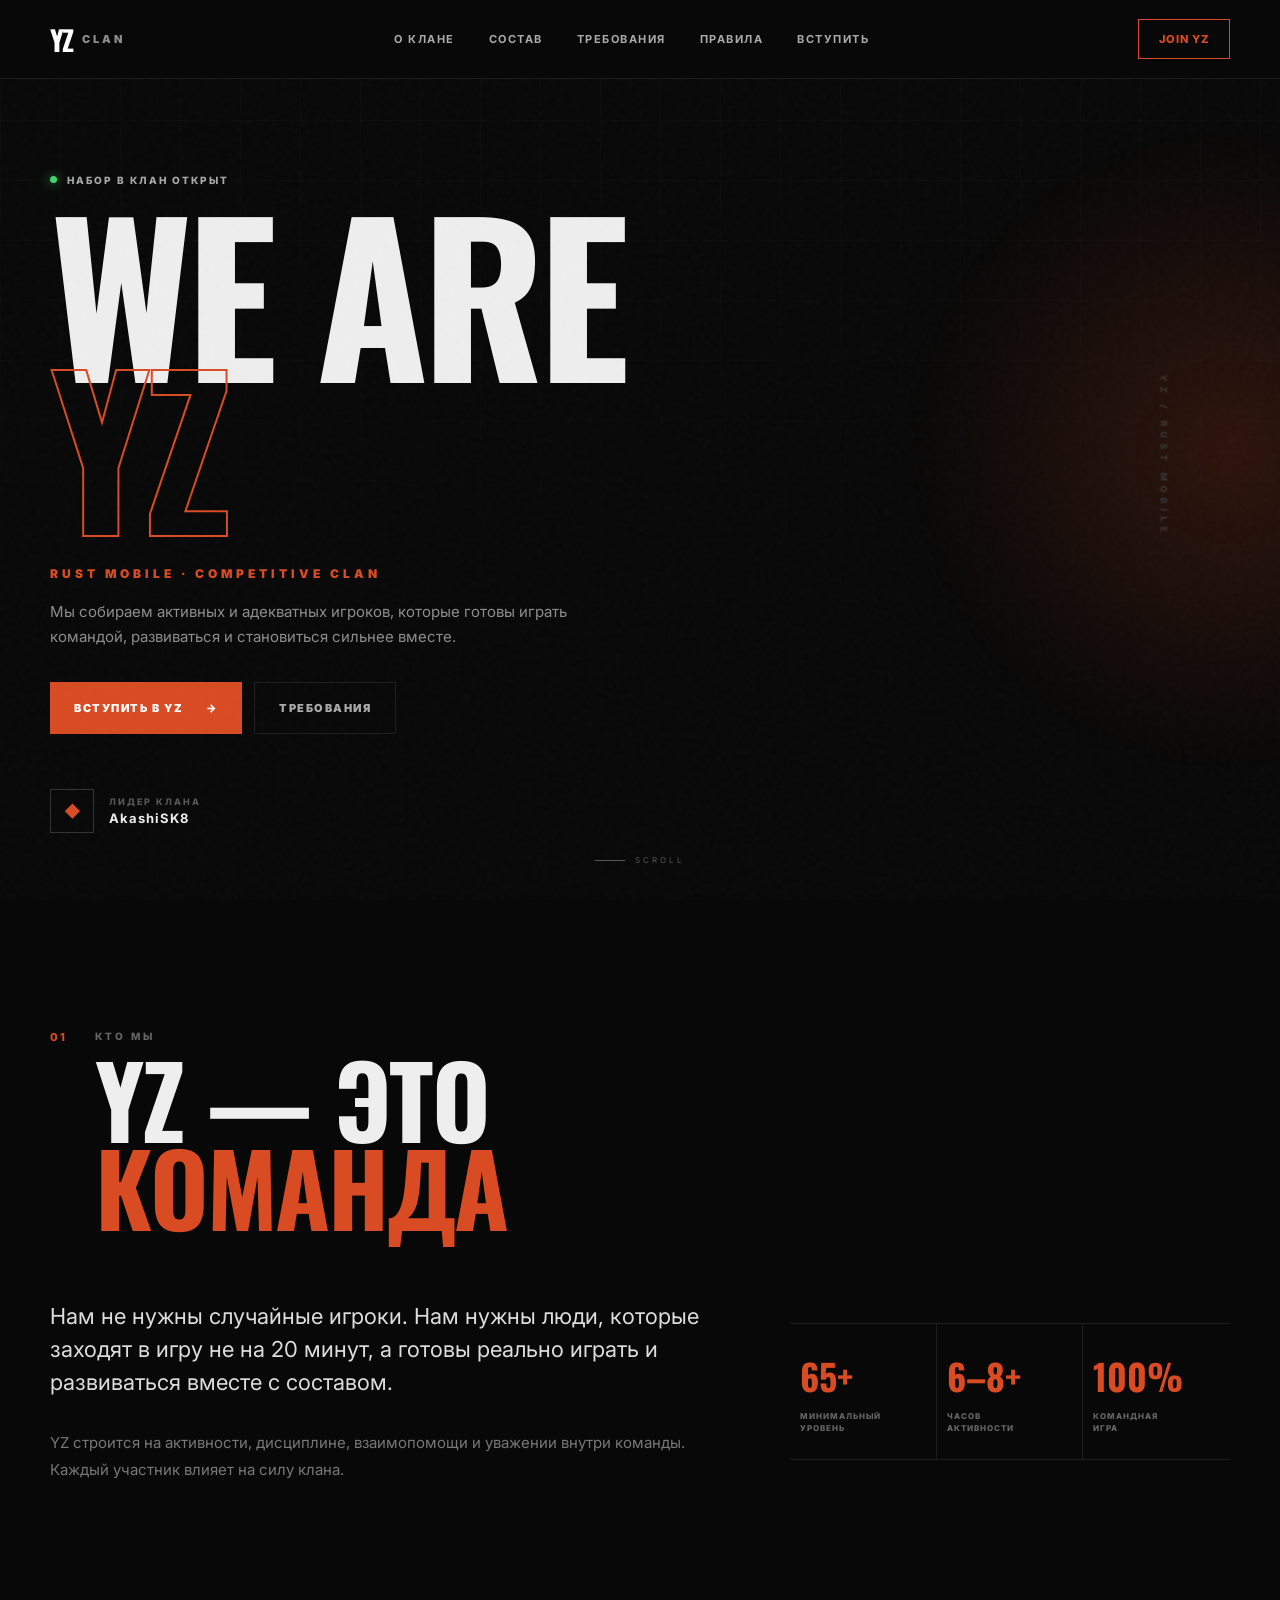
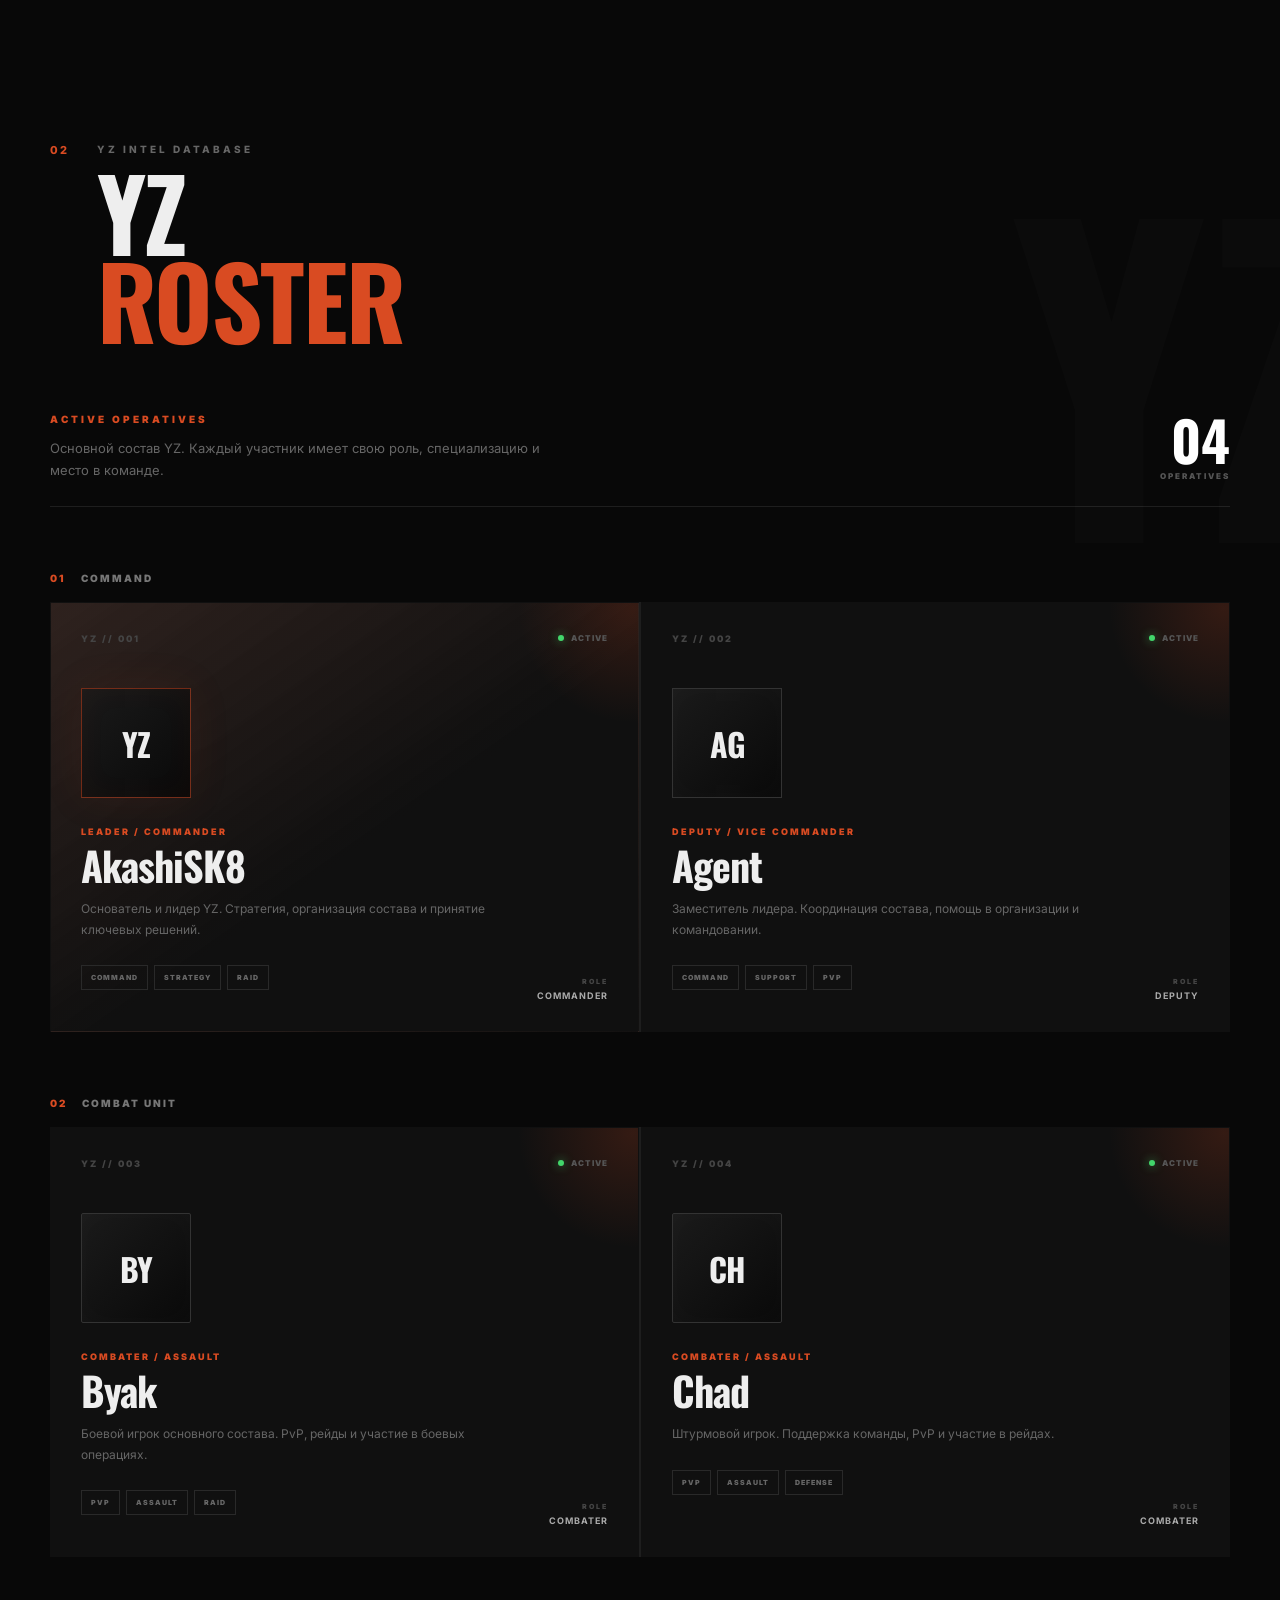
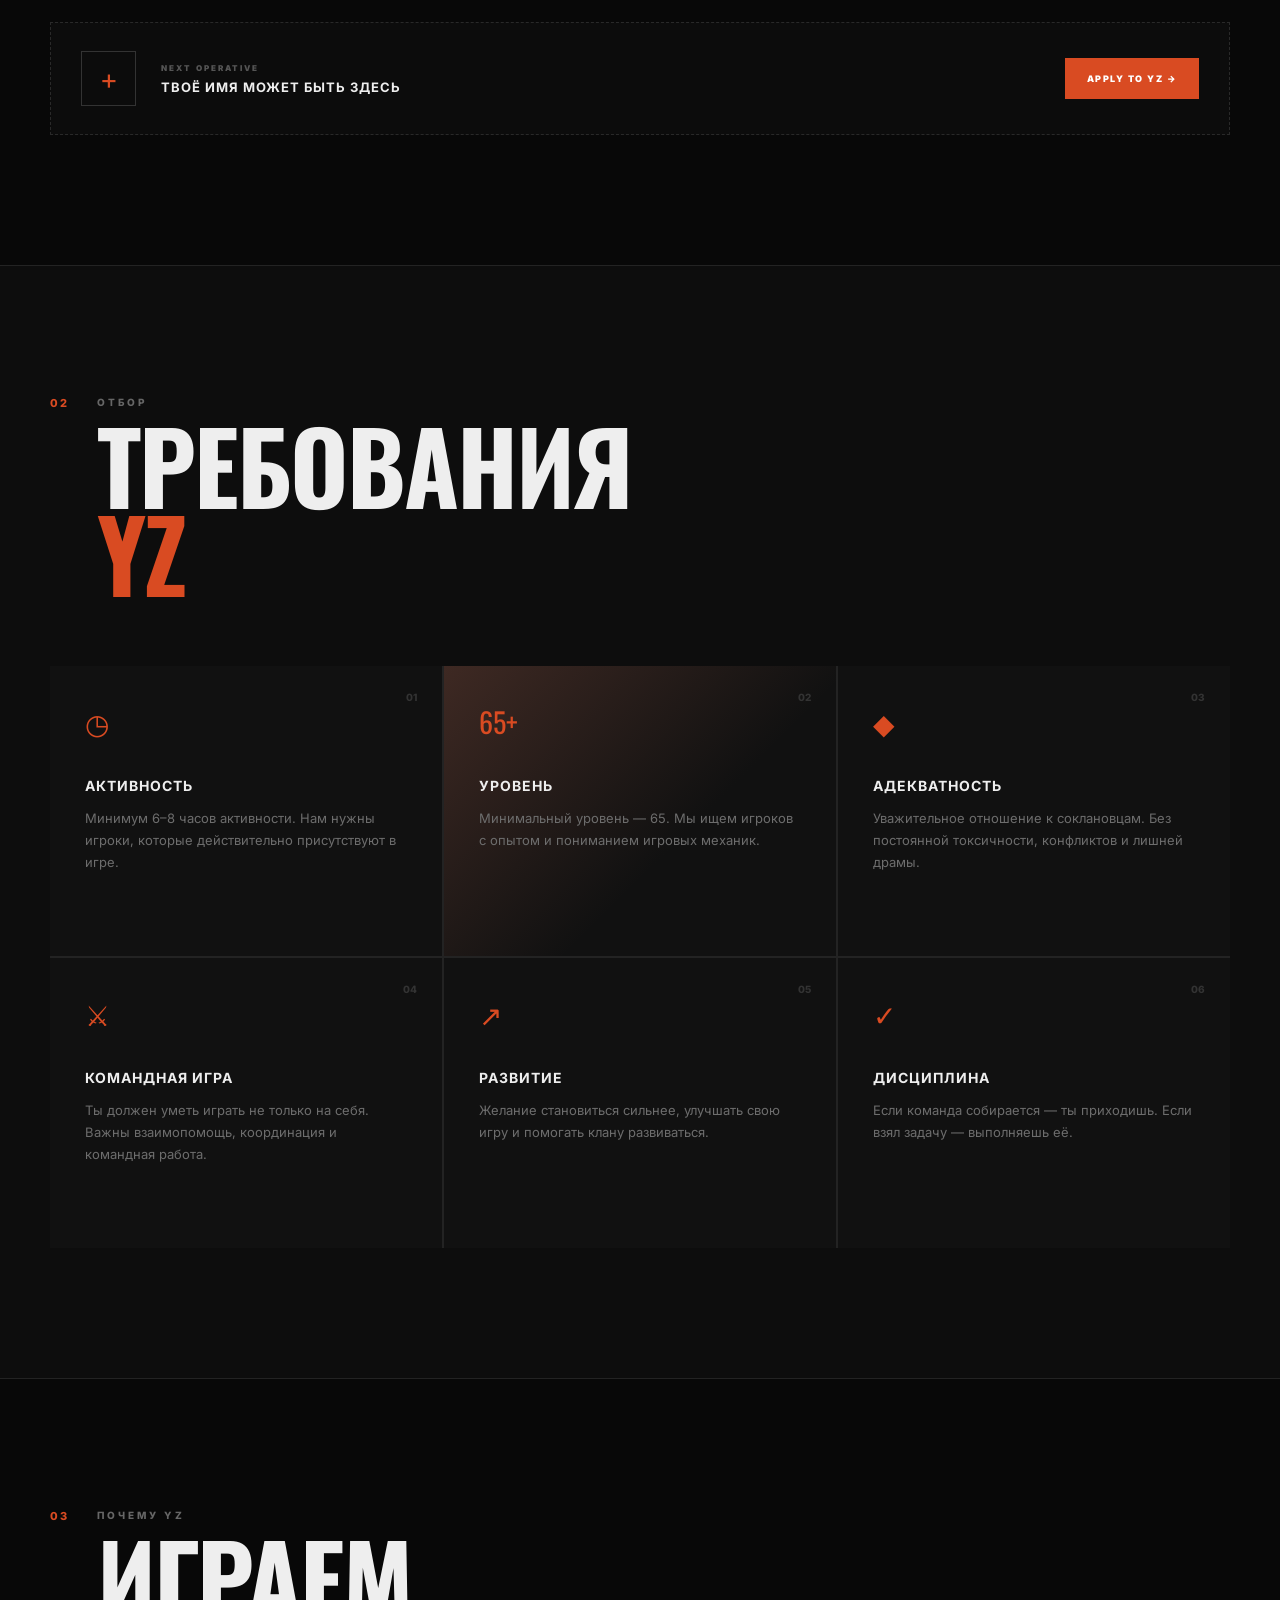
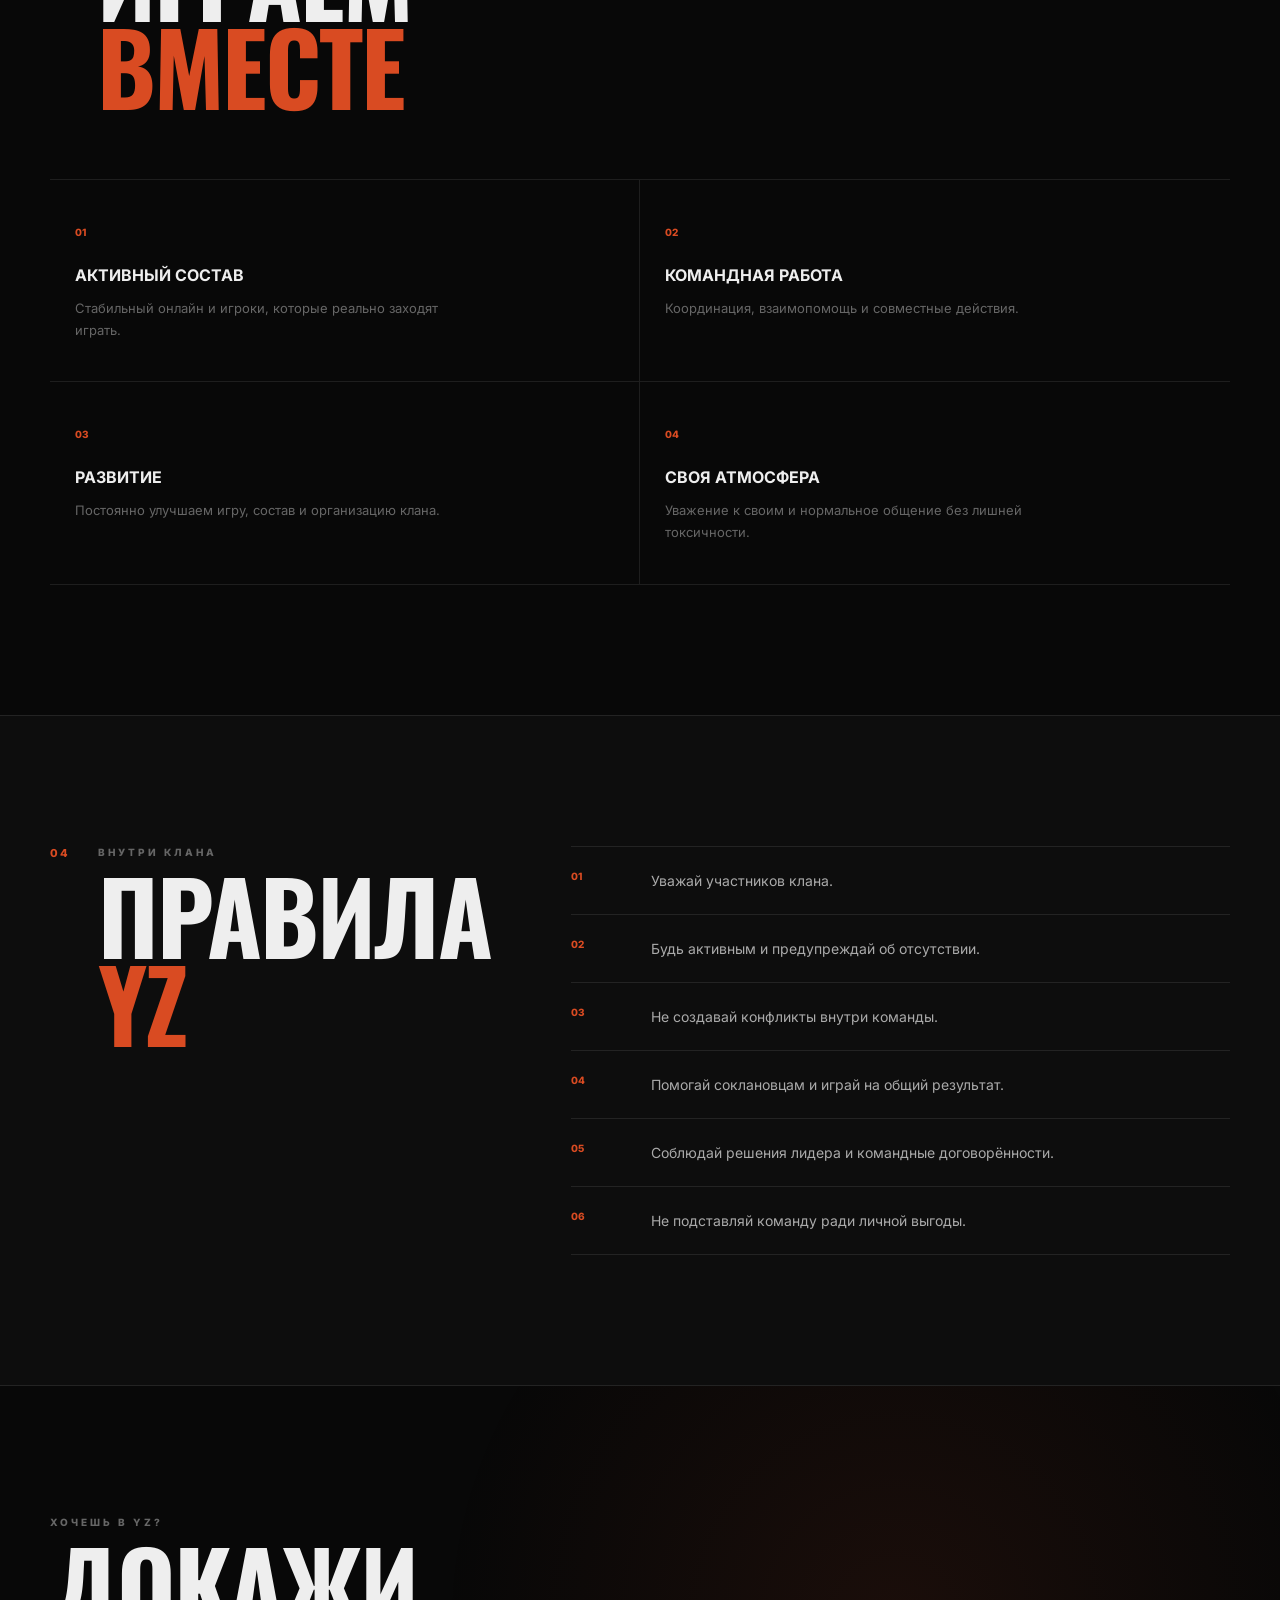
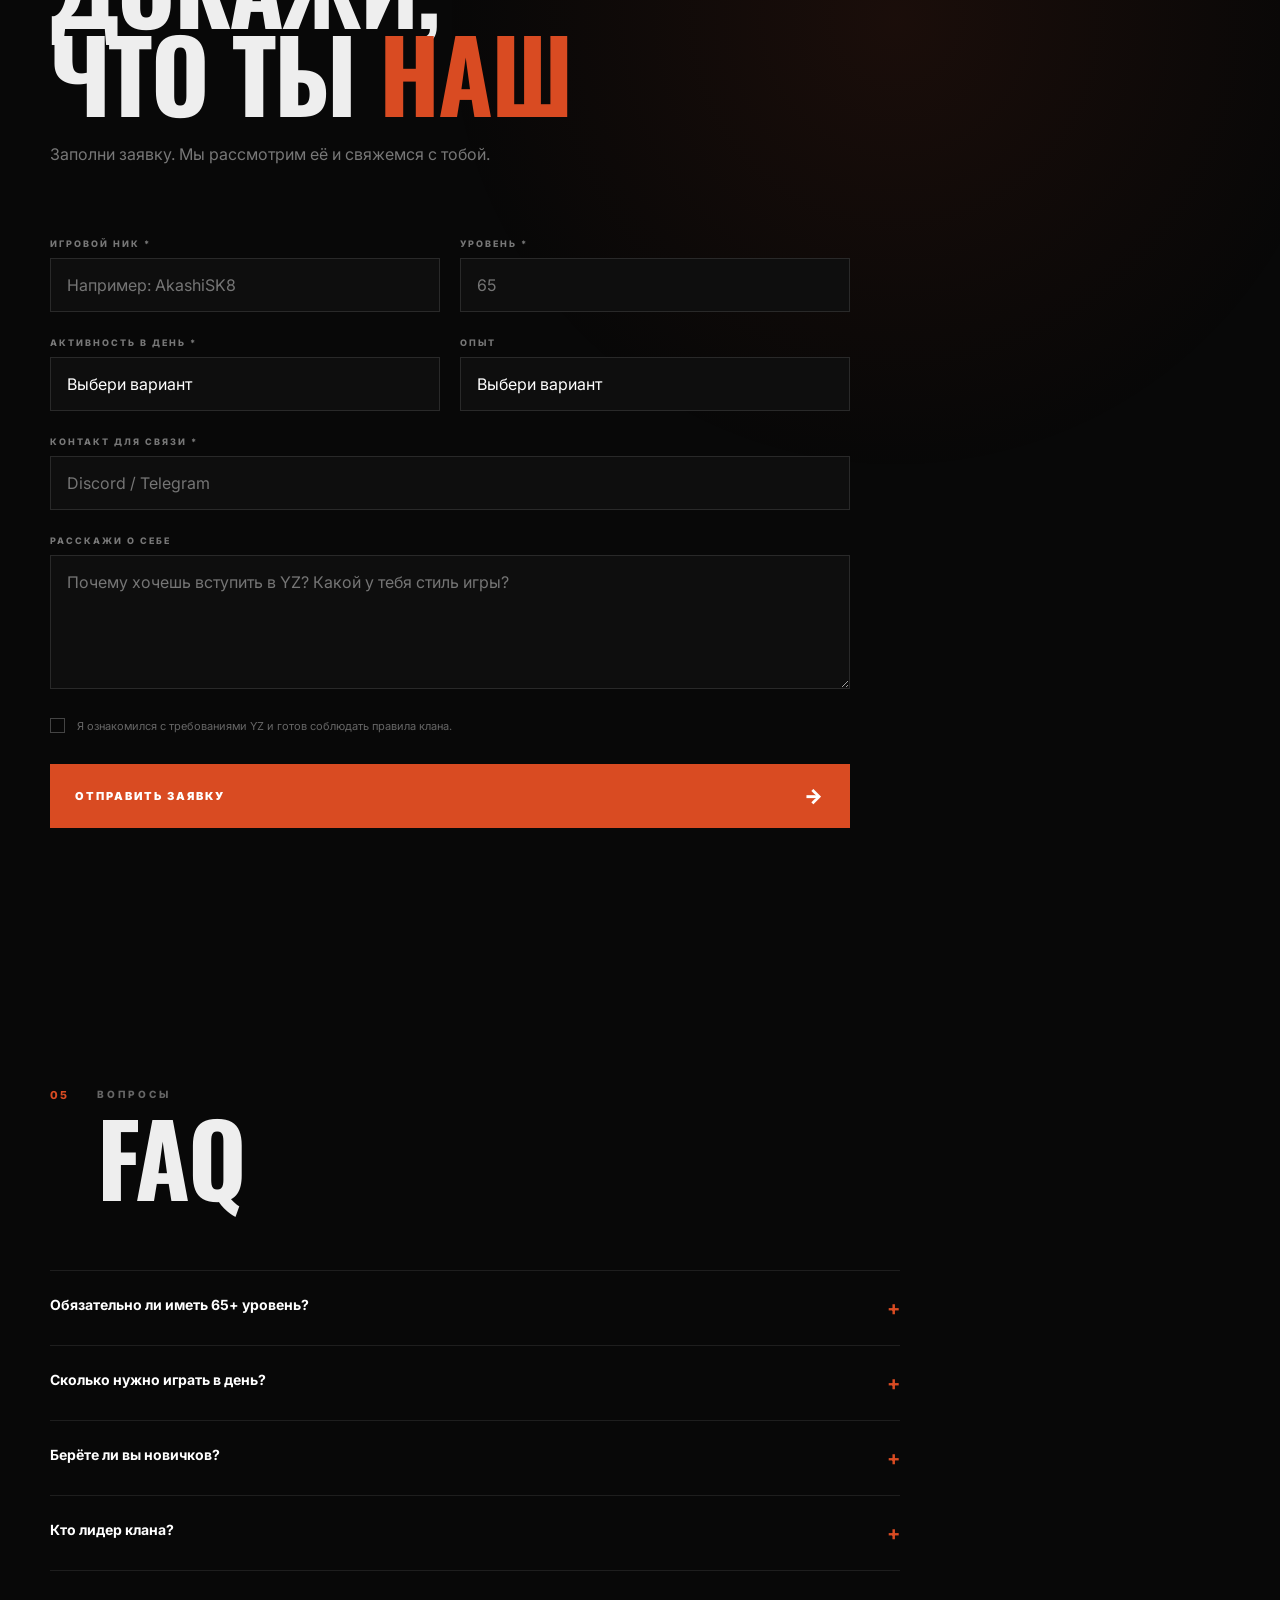
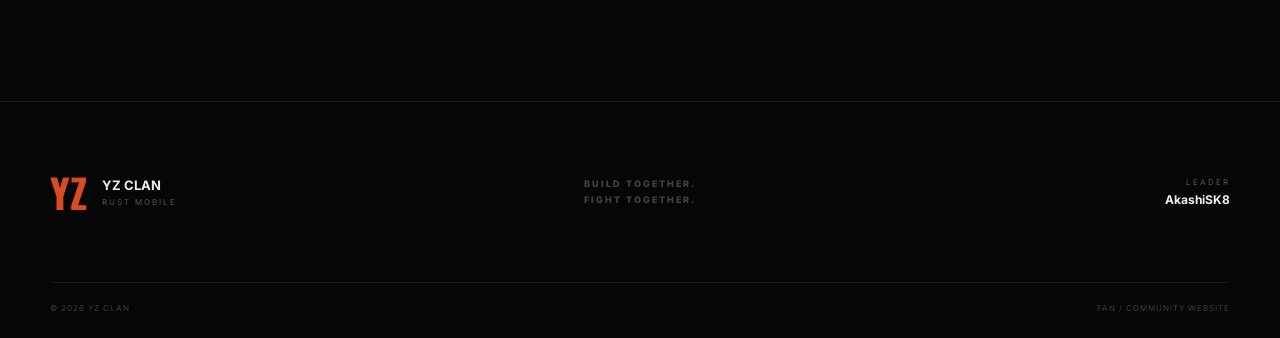
==== commit 1a79b597: "Update index.html" ====
--- a/index.html
+++ b/index.html
@@ -31,12 +31,13 @@
             <span class="logo-text">CLAN</span>
         </a>
 
-        <nav class="nav-links">
-            <a href="#about">О КЛАНЕ</a>
-            <a href="#requirements">ТРЕБОВАНИЯ</a>
-            <a href="#rules">ПРАВИЛА</a>
-            <a href="#join">ВСТУПИТЬ</a>
-        </nav>
+      <nav class="nav-links">
+    <a href="#about">О КЛАНЕ</a>
+    <a href="#roster">СОСТАВ</a>
+    <a href="#requirements">ТРЕБОВАНИЯ</a>
+    <a href="#rules">ПРАВИЛА</a>
+    <a href="#join">ВСТУПИТЬ</a>
+</nav>
 
         <a href="#join" class="nav-button">
             JOIN YZ
--- a/style.css
+++ b/style.css
@@ -1528,4 +1528,590 @@
         text-align: center;
     }
 
+}
+/* =========================================
+   YZ ROSTER
+   ========================================= */
+
+.roster-section {
+    position: relative;
+    overflow: hidden;
+}
+
+
+.roster-section::before {
+    content: "YZ";
+
+    position: absolute;
+
+    right: -100px;
+    top: 150px;
+
+    font-family: "Oswald", sans-serif;
+
+    font-size: 400px;
+    font-weight: 700;
+
+    line-height: 1;
+
+    color: rgba(255,255,255,.015);
+
+    pointer-events: none;
+}
+
+
+.roster-top {
+    display: flex;
+
+    align-items: flex-end;
+    justify-content: space-between;
+
+    margin-bottom: 65px;
+
+    padding-bottom: 25px;
+
+    border-bottom: 1px solid var(--border);
+}
+
+
+.roster-title {
+    color: var(--accent);
+
+    font-size: 10px;
+    font-weight: 900;
+
+    letter-spacing: 3px;
+}
+
+
+.roster-description {
+    max-width: 500px;
+
+    margin-top: 12px;
+
+    color: #666;
+
+    font-size: 13px;
+
+    line-height: 1.7;
+}
+
+
+.roster-counter {
+    text-align: right;
+}
+
+
+.roster-counter strong {
+    display: block;
+
+    font-family: "Oswald", sans-serif;
+
+    font-size: 55px;
+
+    line-height: .8;
+
+    color: white;
+}
+
+
+.roster-counter span {
+    display: block;
+
+    margin-top: 10px;
+
+    color: #555;
+
+    font-size: 8px;
+    font-weight: 900;
+
+    letter-spacing: 2px;
+}
+
+
+/* CATEGORY */
+
+.roster-category {
+    position: relative;
+
+    margin-bottom: 65px;
+}
+
+
+.category-label {
+    display: flex;
+
+    align-items: center;
+
+    gap: 15px;
+
+    margin-bottom: 18px;
+
+    color: #777;
+
+    font-size: 10px;
+    font-weight: 900;
+
+    letter-spacing: 2px;
+}
+
+
+.category-label span {
+    color: var(--accent);
+}
+
+
+.roster-grid {
+    display: grid;
+
+    grid-template-columns: repeat(2, 1fr);
+
+    gap: 2px;
+
+    background: var(--border);
+}
+
+
+/* PLAYER CARD */
+
+.player-card {
+    position: relative;
+
+    min-height: 430px;
+
+    padding: 30px;
+
+    overflow: hidden;
+
+    background: #101010;
+
+    border: 1px solid transparent;
+
+    transition:
+        transform .4s ease,
+        border-color .4s ease,
+        background .4s ease;
+}
+
+
+.player-card:hover {
+    transform: translateY(-8px);
+
+    border-color: rgba(217,75,34,.45);
+
+    background: #141414;
+
+    z-index: 2;
+}
+
+
+.player-glow {
+    position: absolute;
+
+    width: 250px;
+    height: 250px;
+
+    right: -120px;
+    top: -120px;
+
+    border-radius: 50%;
+
+    background:
+        radial-gradient(
+            circle,
+            rgba(217,75,34,.18),
+            transparent 65%
+        );
+
+    transition: .5s;
+}
+
+
+.player-card:hover .player-glow {
+    transform: scale(1.5);
+}
+
+
+.player-number {
+    position: absolute;
+
+    left: 30px;
+    top: 30px;
+
+    color: #444;
+
+    font-size: 9px;
+    font-weight: 900;
+
+    letter-spacing: 2px;
+}
+
+
+.player-status {
+    position: absolute;
+
+    right: 30px;
+    top: 30px;
+
+    display: flex;
+
+    align-items: center;
+
+    gap: 7px;
+
+    color: #555;
+
+    font-size: 8px;
+    font-weight: 900;
+
+    letter-spacing: 1px;
+}
+
+
+.player-status span {
+    width: 6px;
+    height: 6px;
+
+    border-radius: 50%;
+
+    background: #42d66b;
+
+    box-shadow:
+        0 0 10px rgba(66,214,107,.7);
+
+    animation: onlinePulse 2s infinite;
+}
+
+
+@keyframes onlinePulse {
+
+    0%,
+    100% {
+        opacity: 1;
+    }
+
+    50% {
+        opacity: .35;
+    }
+
+}
+
+
+/* AVATAR */
+
+.player-avatar {
+    display: grid;
+
+    place-items: center;
+
+    width: 110px;
+    height: 110px;
+
+    margin-top: 55px;
+    margin-bottom: 28px;
+
+    border: 1px solid #333;
+
+    background:
+        linear-gradient(
+            135deg,
+            #1a1a1a,
+            #090909
+        );
+
+    color: #eee;
+
+    font-family: "Oswald", sans-serif;
+
+    font-size: 32px;
+    font-weight: 700;
+
+    letter-spacing: -1px;
+
+    box-shadow:
+        inset 0 0 30px rgba(255,255,255,.02);
+
+    transition: .4s;
+}
+
+
+.player-card:hover .player-avatar {
+    border-color: var(--accent);
+
+    color: var(--accent);
+
+    transform: rotate(-3deg) scale(1.04);
+}
+
+
+.combat-avatar {
+    border-radius: 2px;
+}
+
+
+/* PLAYER INFO */
+
+.player-rank {
+    margin-bottom: 8px;
+
+    color: var(--accent);
+
+    font-size: 9px;
+    font-weight: 900;
+
+    letter-spacing: 2px;
+}
+
+
+.player-info h3 {
+    font-family: "Oswald", sans-serif;
+
+    font-size: 40px;
+
+    line-height: 1;
+
+    letter-spacing: -1px;
+}
+
+
+.player-info p {
+    max-width: 430px;
+
+    margin-top: 14px;
+
+    color: #666;
+
+    font-size: 12px;
+
+    line-height: 1.7;
+}
+
+
+/* TAGS */
+
+.player-tags {
+    display: flex;
+
+    flex-wrap: wrap;
+
+    gap: 6px;
+
+    margin-top: 25px;
+}
+
+
+.player-tags span {
+    padding: 7px 9px;
+
+    border: 1px solid #292929;
+
+    color: #666;
+
+    font-size: 7px;
+    font-weight: 900;
+
+    letter-spacing: 1px;
+}
+
+
+.player-card:hover .player-tags span {
+    border-color: #383838;
+
+    color: #999;
+}
+
+
+/* PLAYER FOOTER */
+
+.player-footer {
+    position: absolute;
+
+    right: 30px;
+    bottom: 30px;
+
+    text-align: right;
+}
+
+
+.player-footer span {
+    display: block;
+
+    color: #444;
+
+    font-size: 7px;
+    font-weight: 900;
+
+    letter-spacing: 2px;
+}
+
+
+.player-footer strong {
+    display: block;
+
+    margin-top: 4px;
+
+    color: #aaa;
+
+    font-size: 9px;
+
+    letter-spacing: 1px;
+}
+
+
+/* LEADER */
+
+.leader-card-roster {
+    background:
+        linear-gradient(
+            145deg,
+            rgba(217,75,34,.09),
+            #101010 55%
+        );
+}
+
+
+.leader-card-roster .player-avatar {
+    border-color: rgba(217,75,34,.5);
+
+    box-shadow:
+        0 0 45px rgba(217,75,34,.08),
+        inset 0 0 30px rgba(217,75,34,.04);
+}
+
+
+/* RECRUIT */
+
+.roster-recruit {
+    display: flex;
+
+    align-items: center;
+
+    gap: 25px;
+
+    padding: 28px 30px;
+
+    border: 1px dashed #292929;
+
+    background: #0c0c0c;
+
+    transition: .3s;
+}
+
+
+.roster-recruit:hover {
+    border-color: rgba(217,75,34,.5);
+
+    background: #101010;
+}
+
+
+.recruit-icon {
+    display: grid;
+
+    place-items: center;
+
+    width: 55px;
+    height: 55px;
+
+    border: 1px solid #333;
+
+    color: var(--accent);
+
+    font-size: 28px;
+}
+
+
+.recruit-text {
+    flex: 1;
+}
+
+
+.recruit-text span {
+    display: block;
+
+    color: #555;
+
+    font-size: 8px;
+    font-weight: 900;
+
+    letter-spacing: 2px;
+}
+
+
+.recruit-text strong {
+    display: block;
+
+    margin-top: 6px;
+
+    font-size: 13px;
+
+    letter-spacing: 1px;
+}
+
+
+.recruit-button {
+    padding: 15px 22px;
+
+    background: var(--accent);
+
+    color: white;
+
+    font-size: 9px;
+    font-weight: 900;
+
+    letter-spacing: 1.5px;
+
+    transition: .25s;
+}
+
+
+.recruit-button:hover {
+    background: var(--accent-light);
+
+    transform: translateX(3px);
+}
+
+
+/* ROSTER RESPONSIVE */
+
+@media (max-width: 700px) {
+
+    .roster-top {
+        align-items: flex-start;
+
+        gap: 25px;
+    }
+
+
+    .roster-counter strong {
+        font-size: 42px;
+    }
+
+
+    .roster-grid {
+        grid-template-columns: 1fr;
+    }
+
+
+    .player-card {
+        min-height: 410px;
+    }
+
+
+    .roster-recruit {
+        flex-wrap: wrap;
+    }
+
+
+    .recruit-text {
+        min-width: 180px;
+    }
+
+
+    .recruit-button {
+        width: 100%;
+
+        text-align: center;
+    }
+
 }
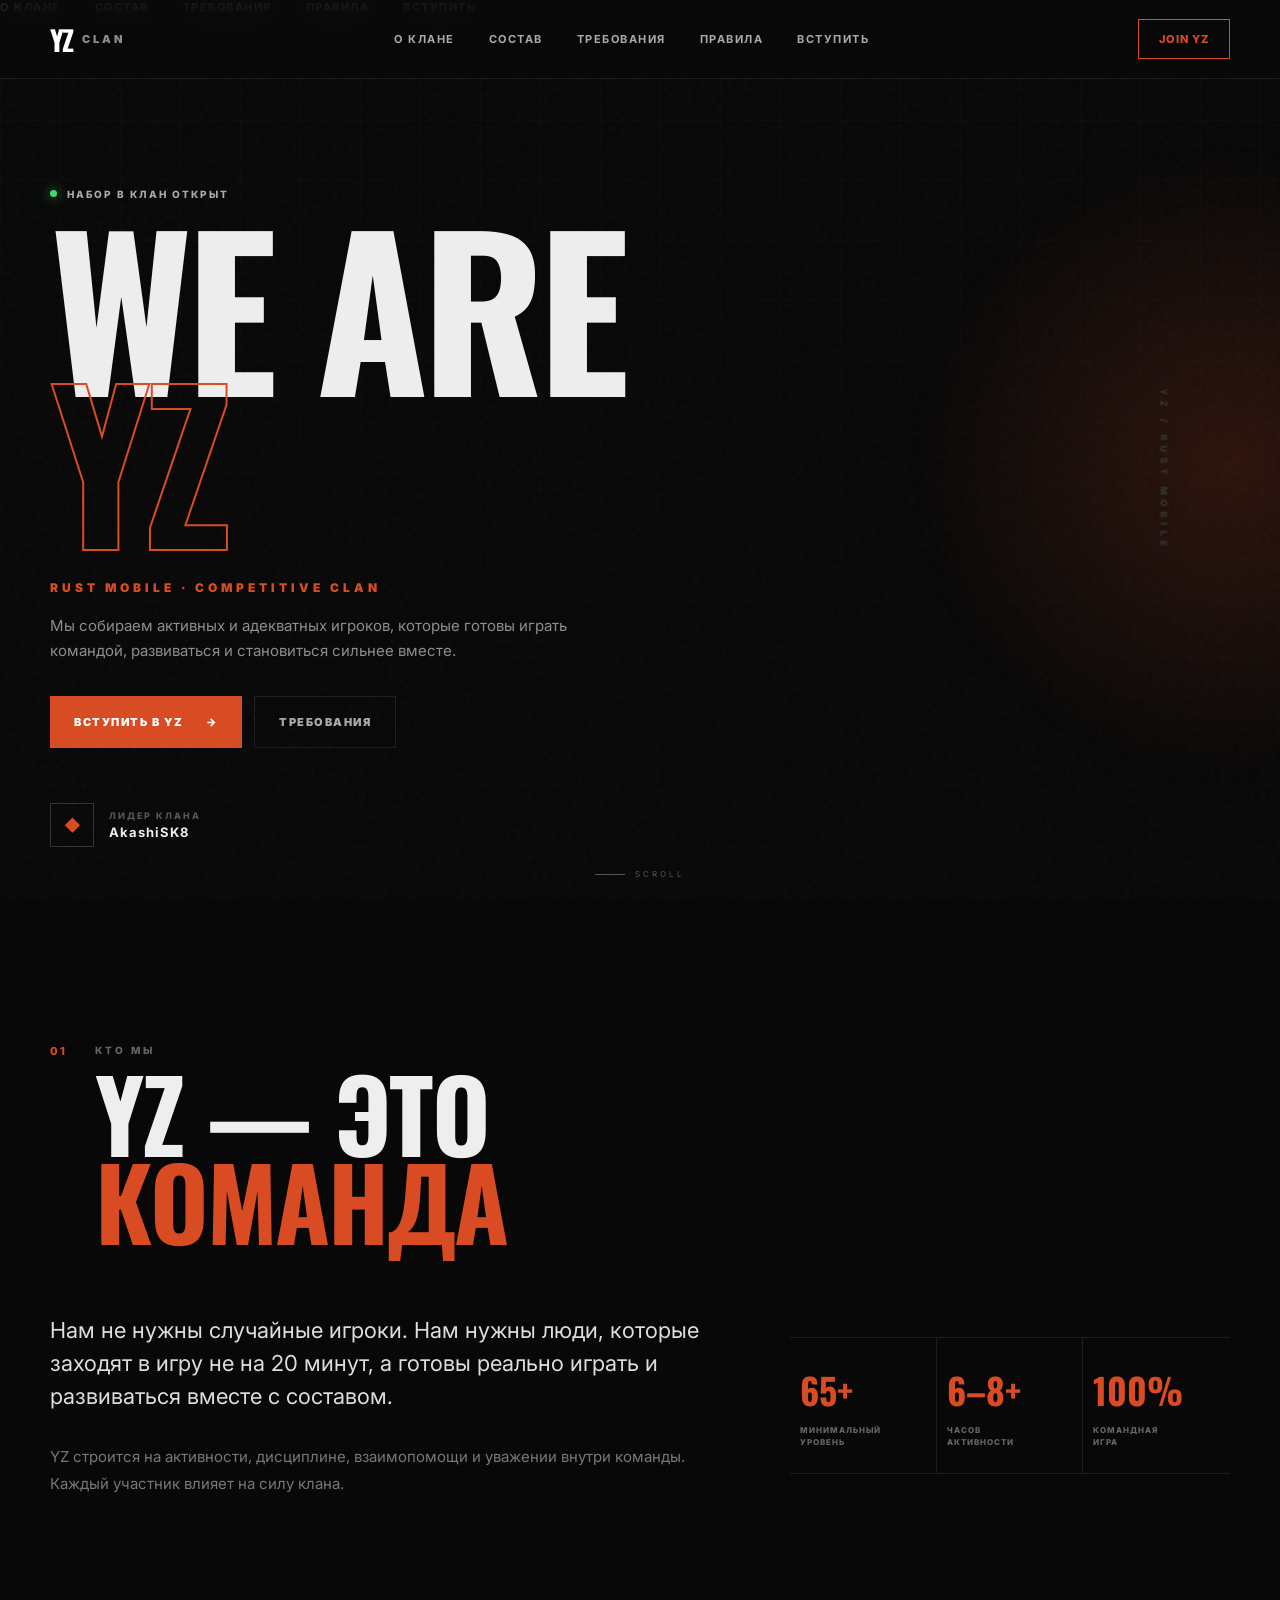
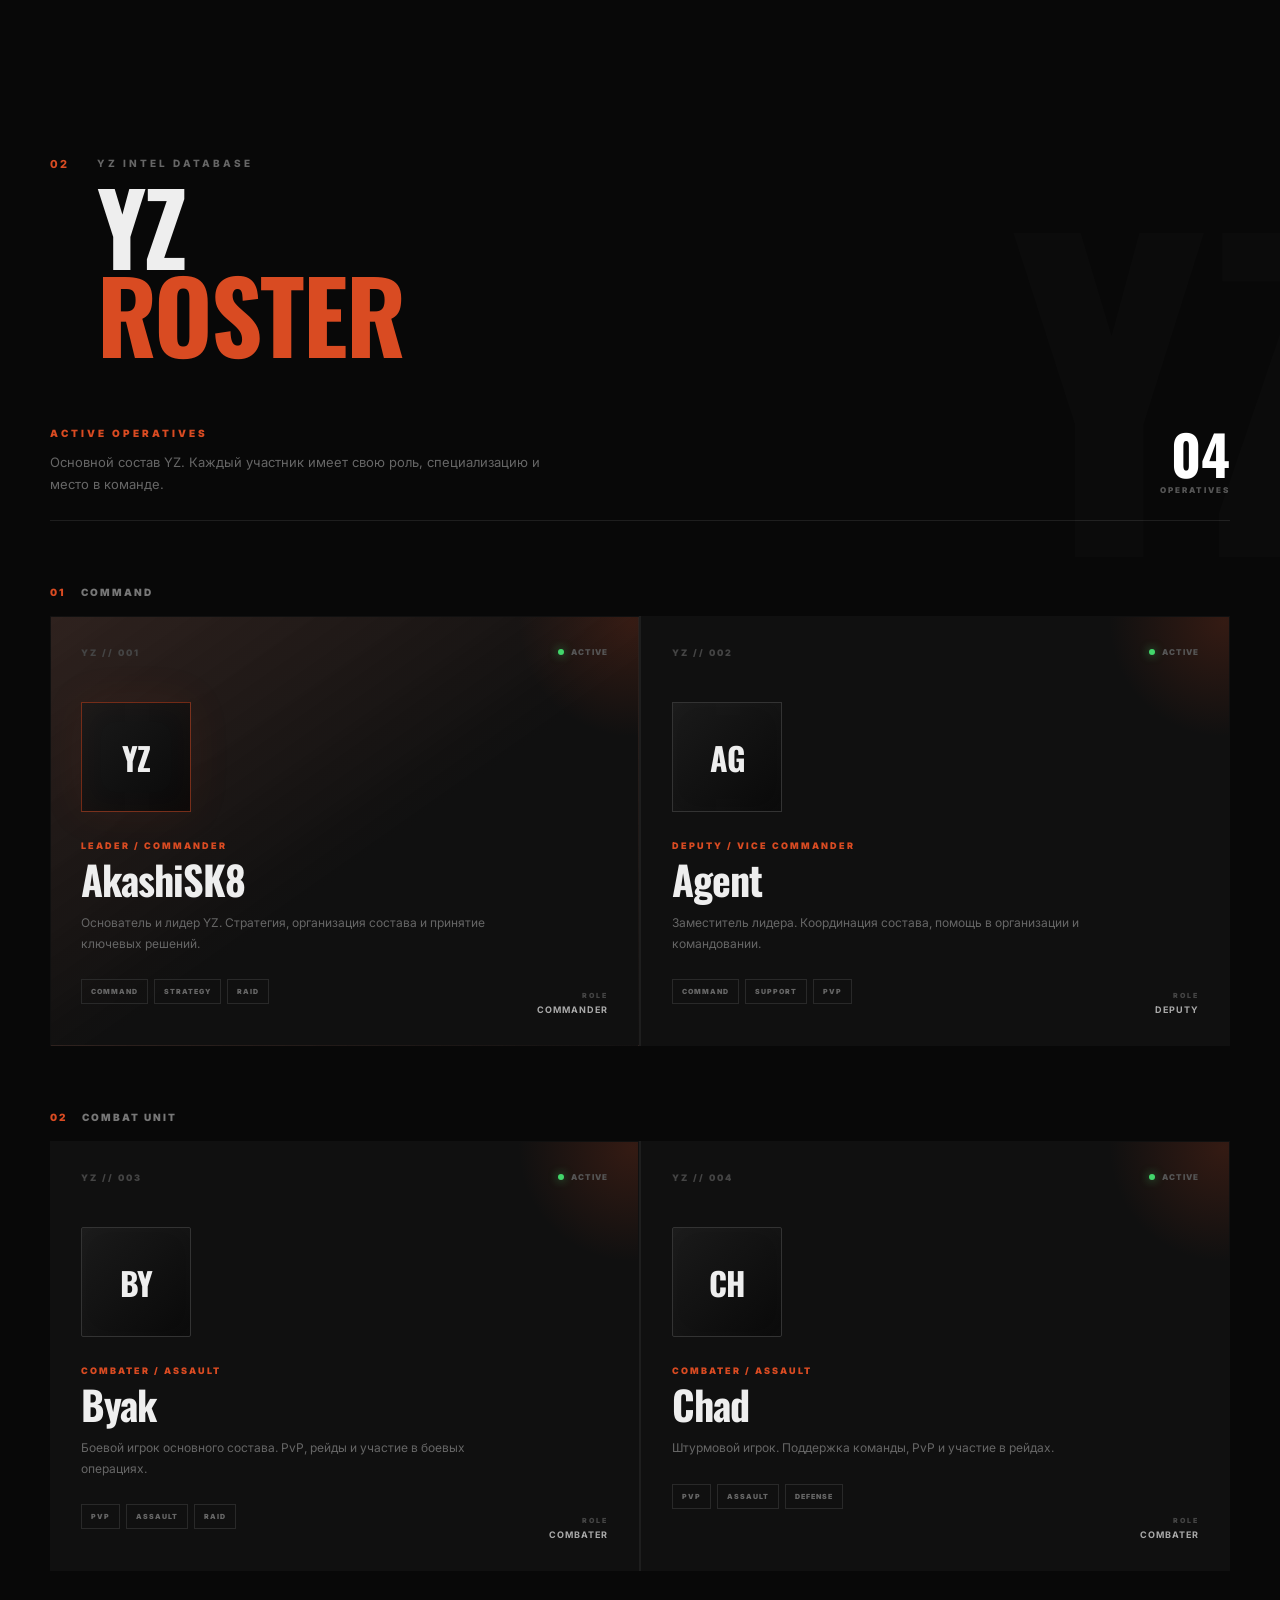
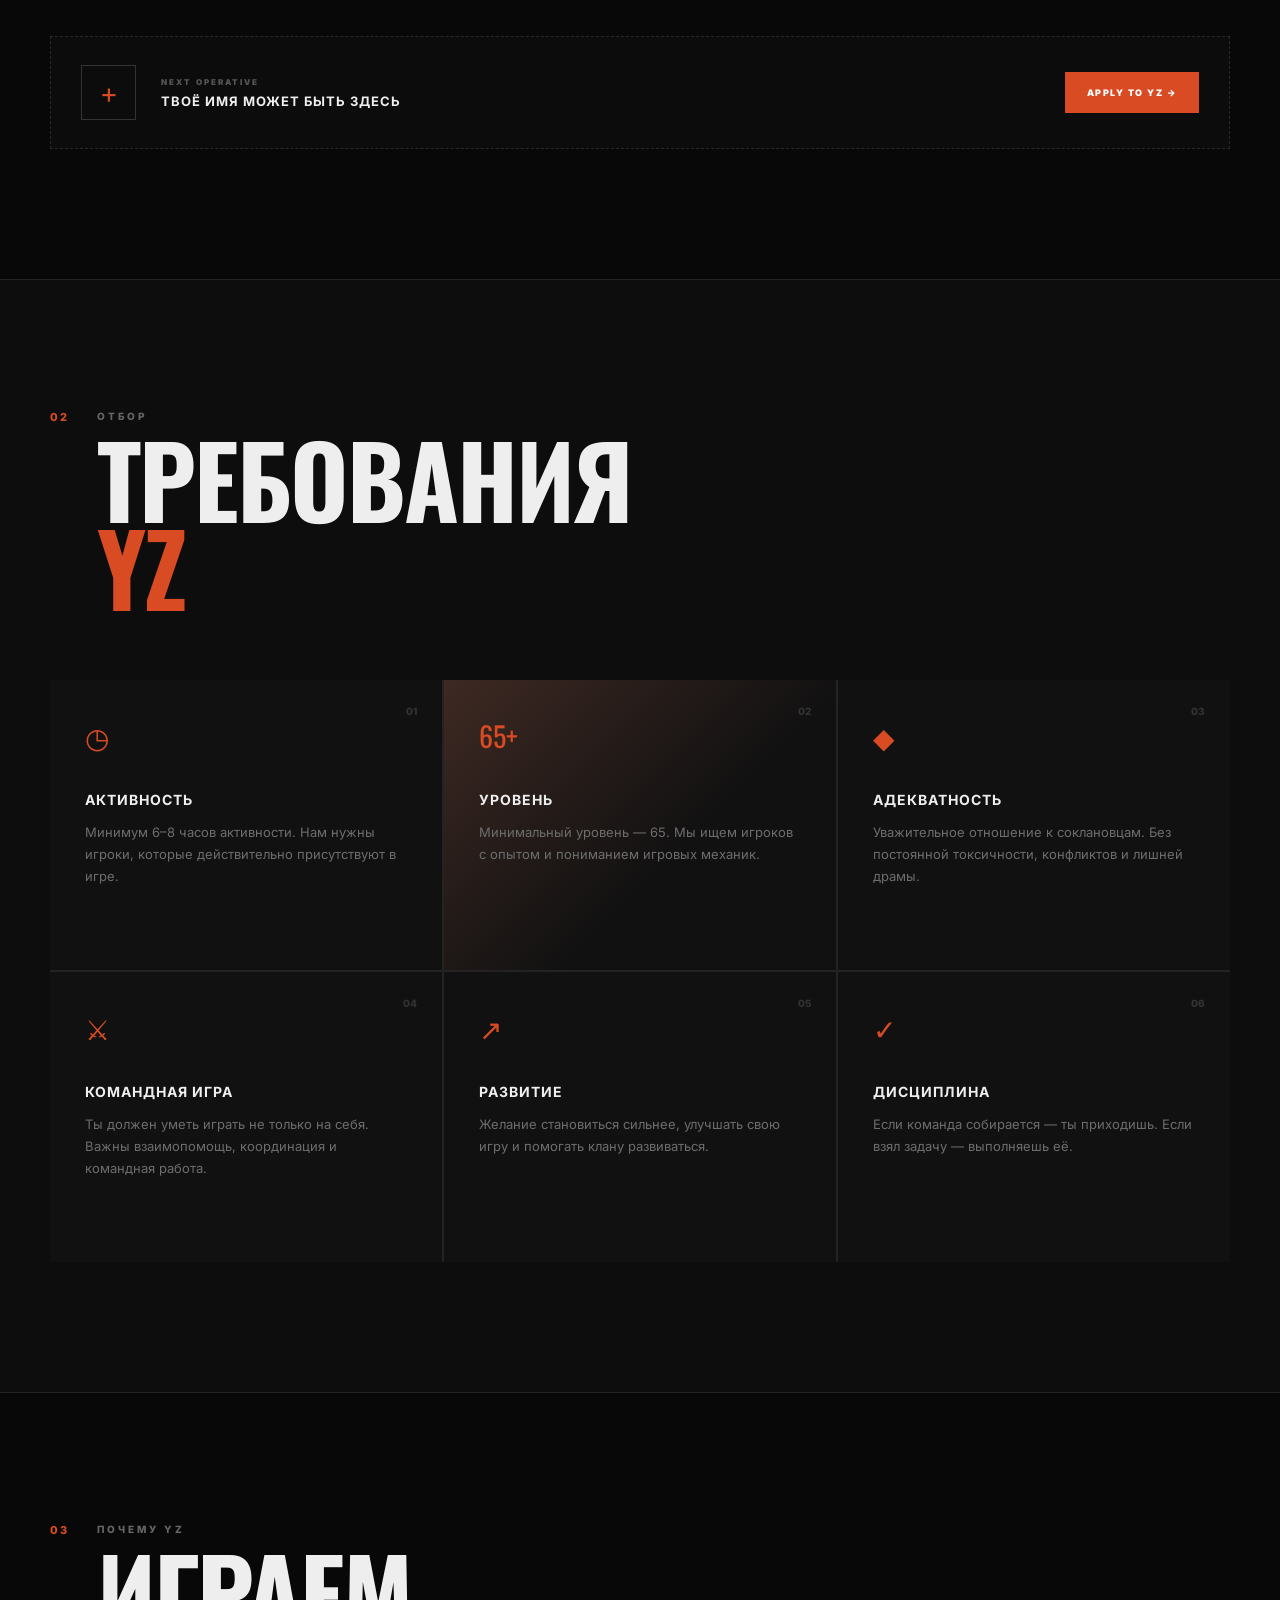
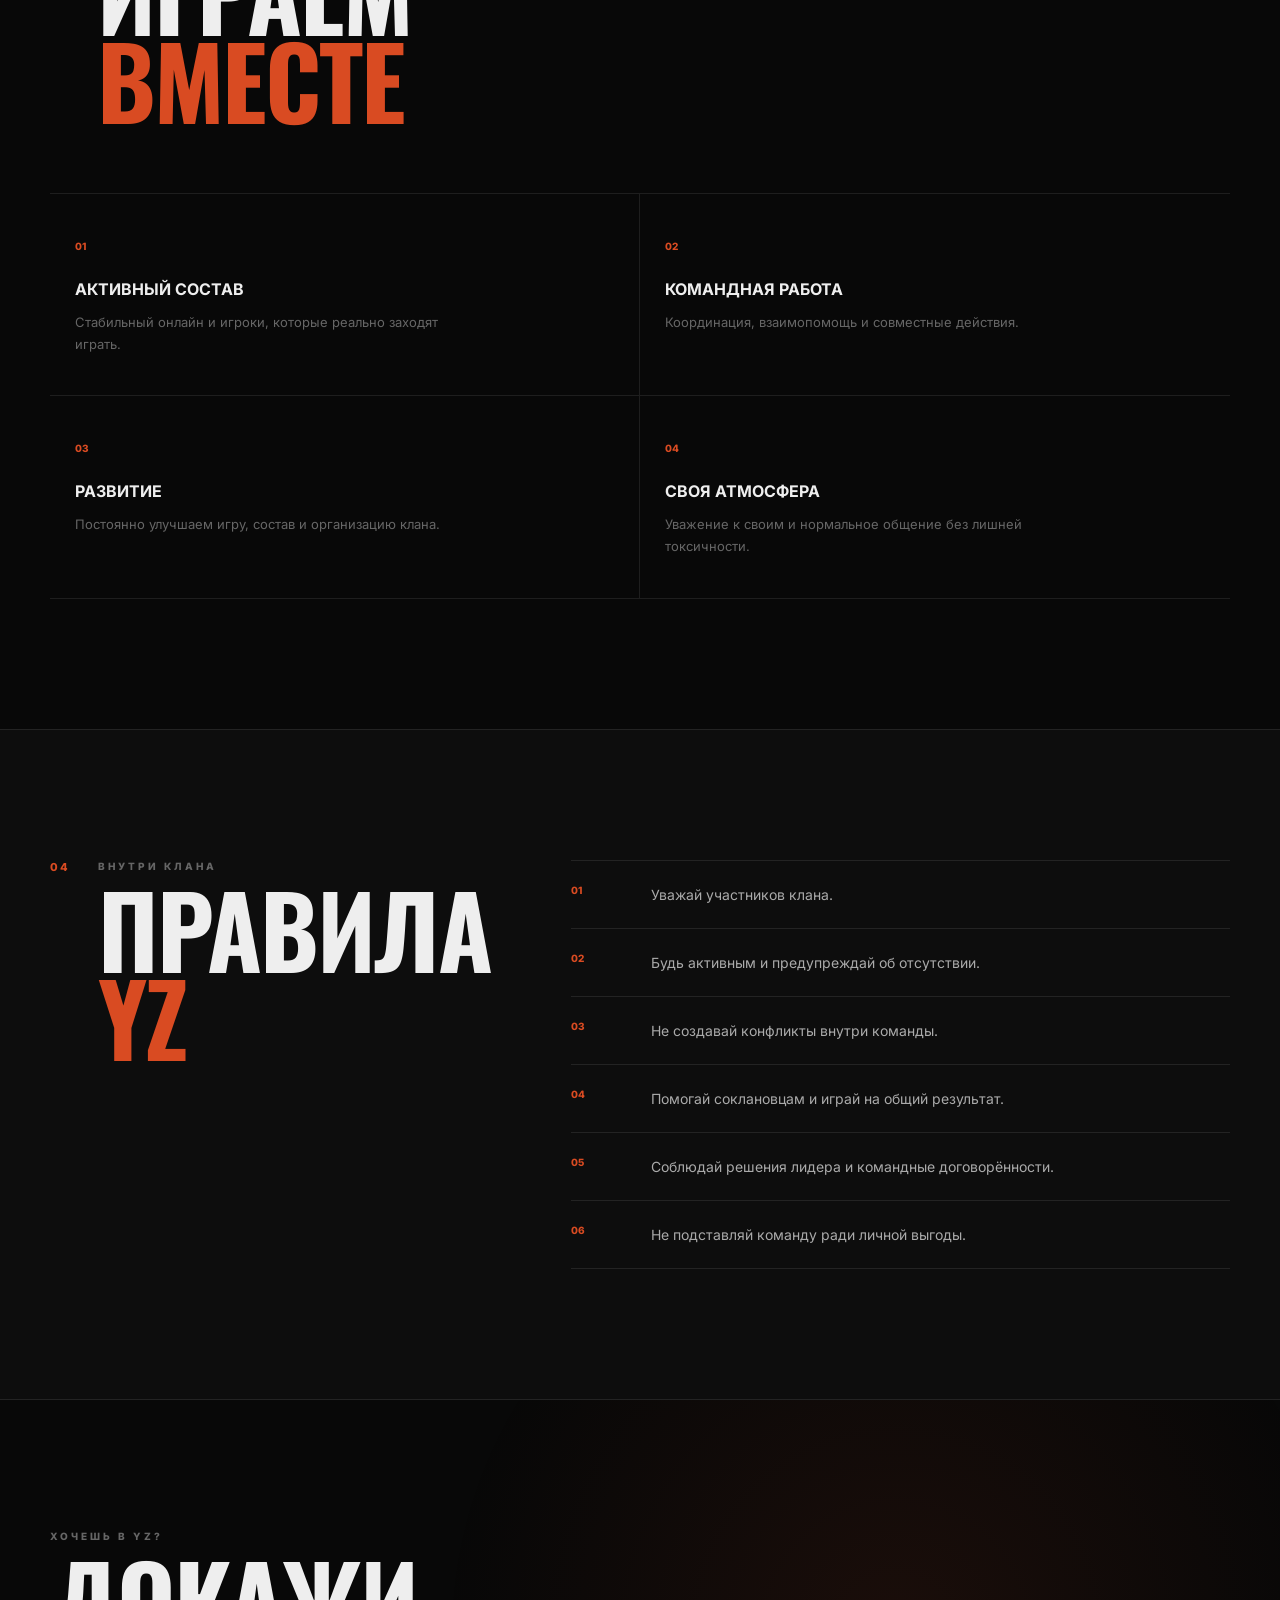
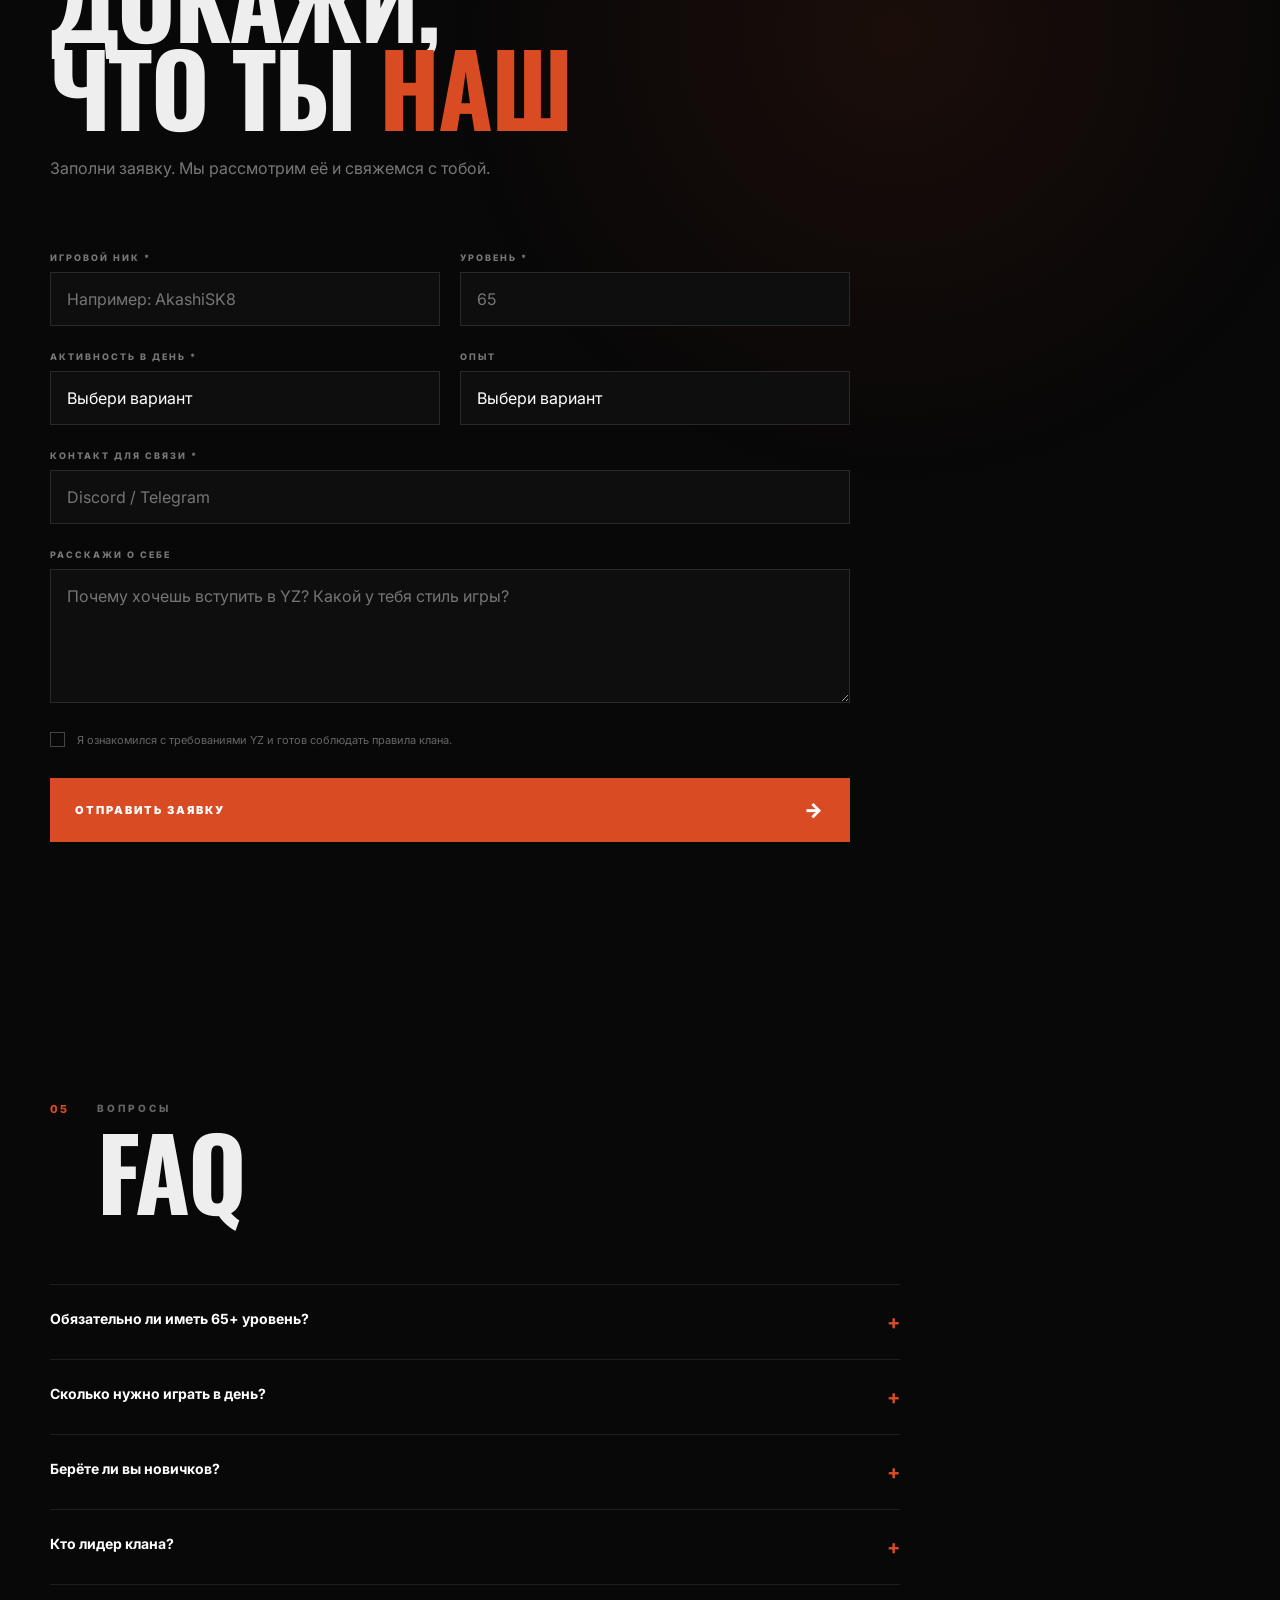
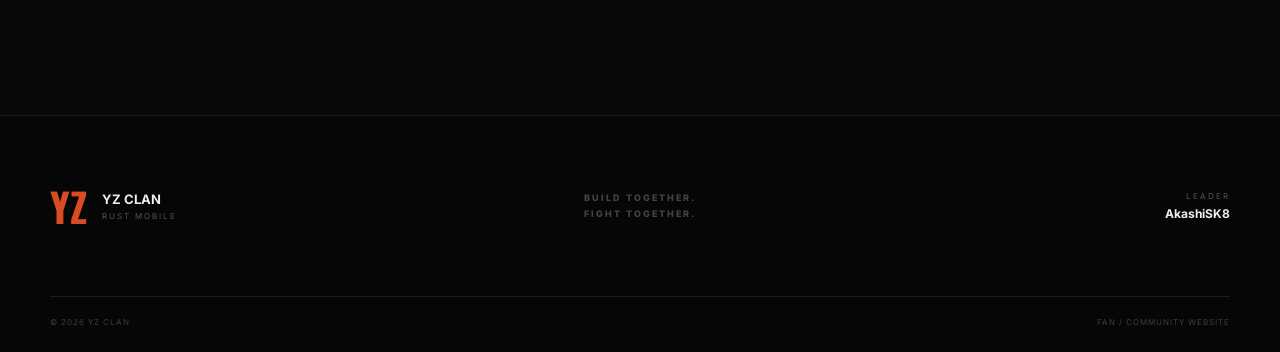
==== commit 6f58321e: "Update index.html" ====
--- a/index.html
+++ b/index.html
@@ -54,12 +54,13 @@
 
 
 <!-- MOBILE MENU -->
-<div class="mobile-menu" id="mobileMenu">
+<nav class="nav-links">
     <a href="#about">О КЛАНЕ</a>
+    <a href="#roster">СОСТАВ</a>
     <a href="#requirements">ТРЕБОВАНИЯ</a>
     <a href="#rules">ПРАВИЛА</a>
     <a href="#join">ВСТУПИТЬ</a>
-</div>
+</nav>
 
 
 <!-- HERO -->
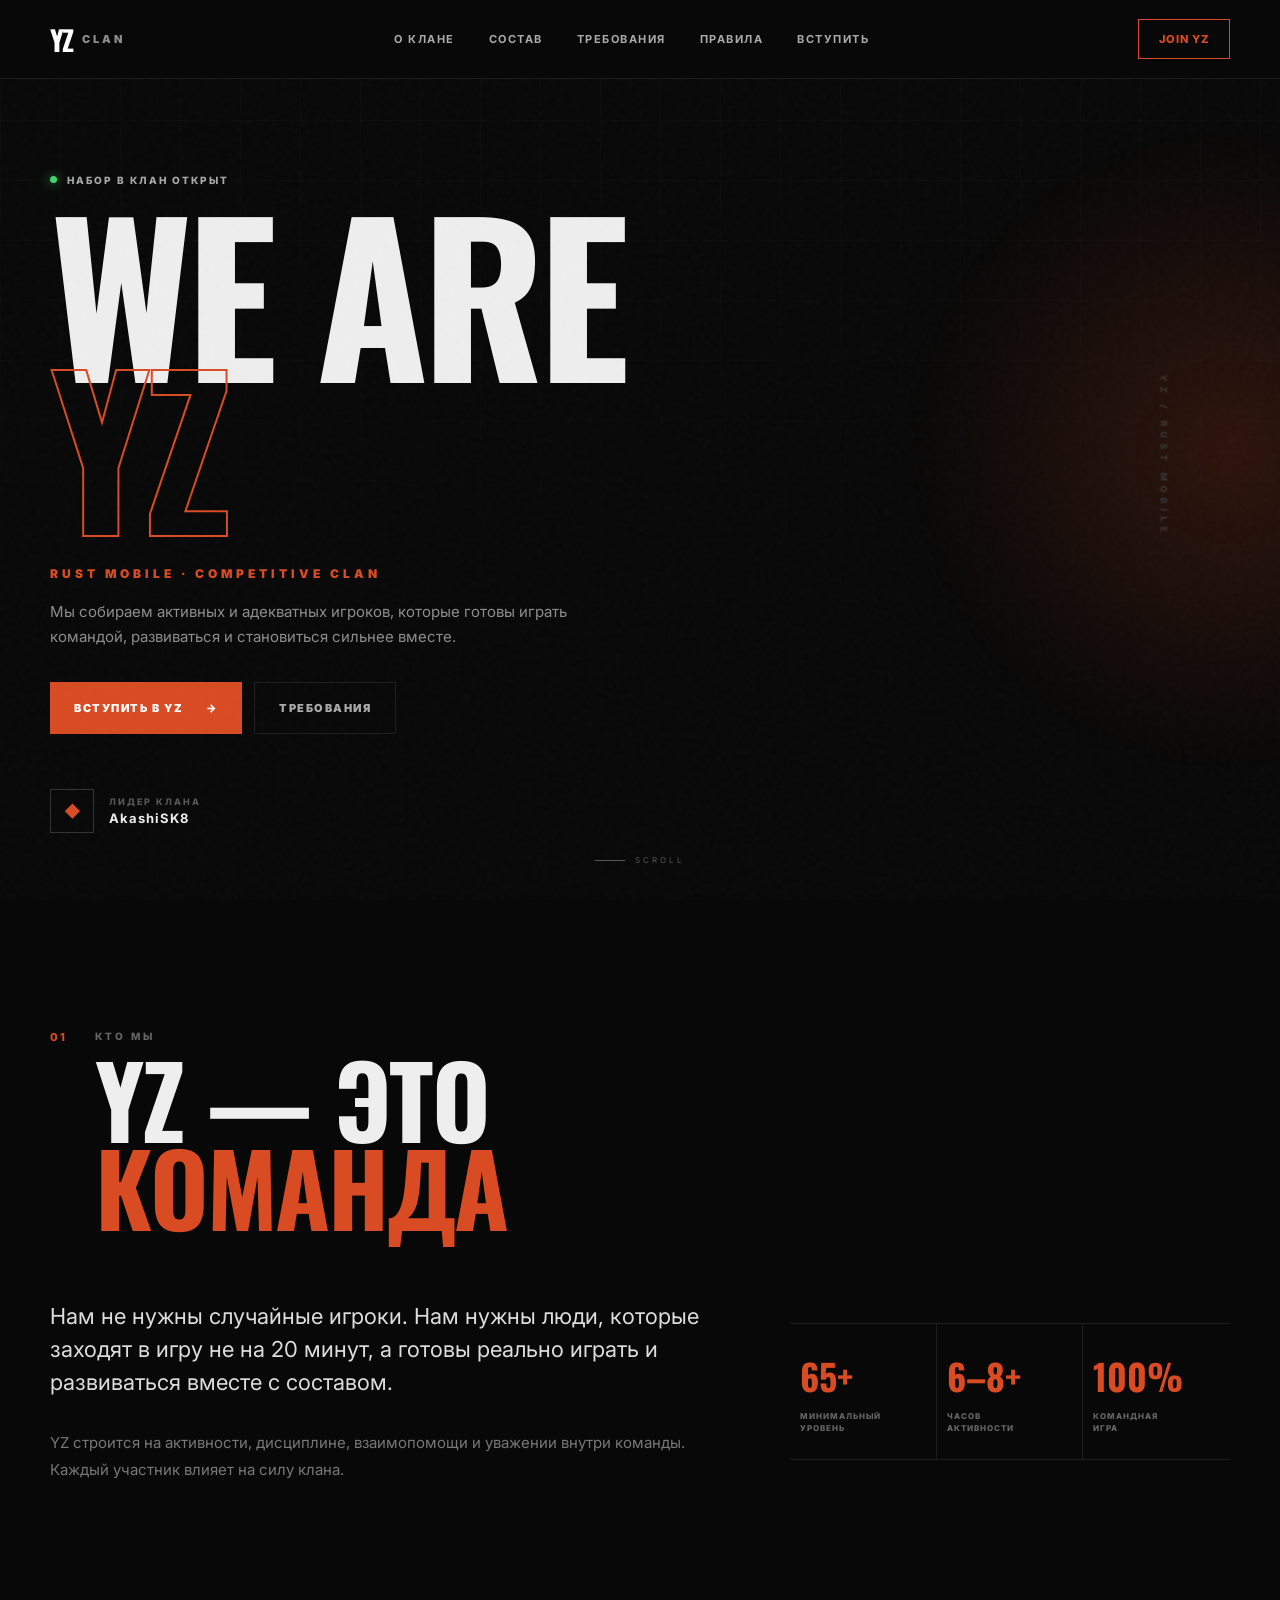
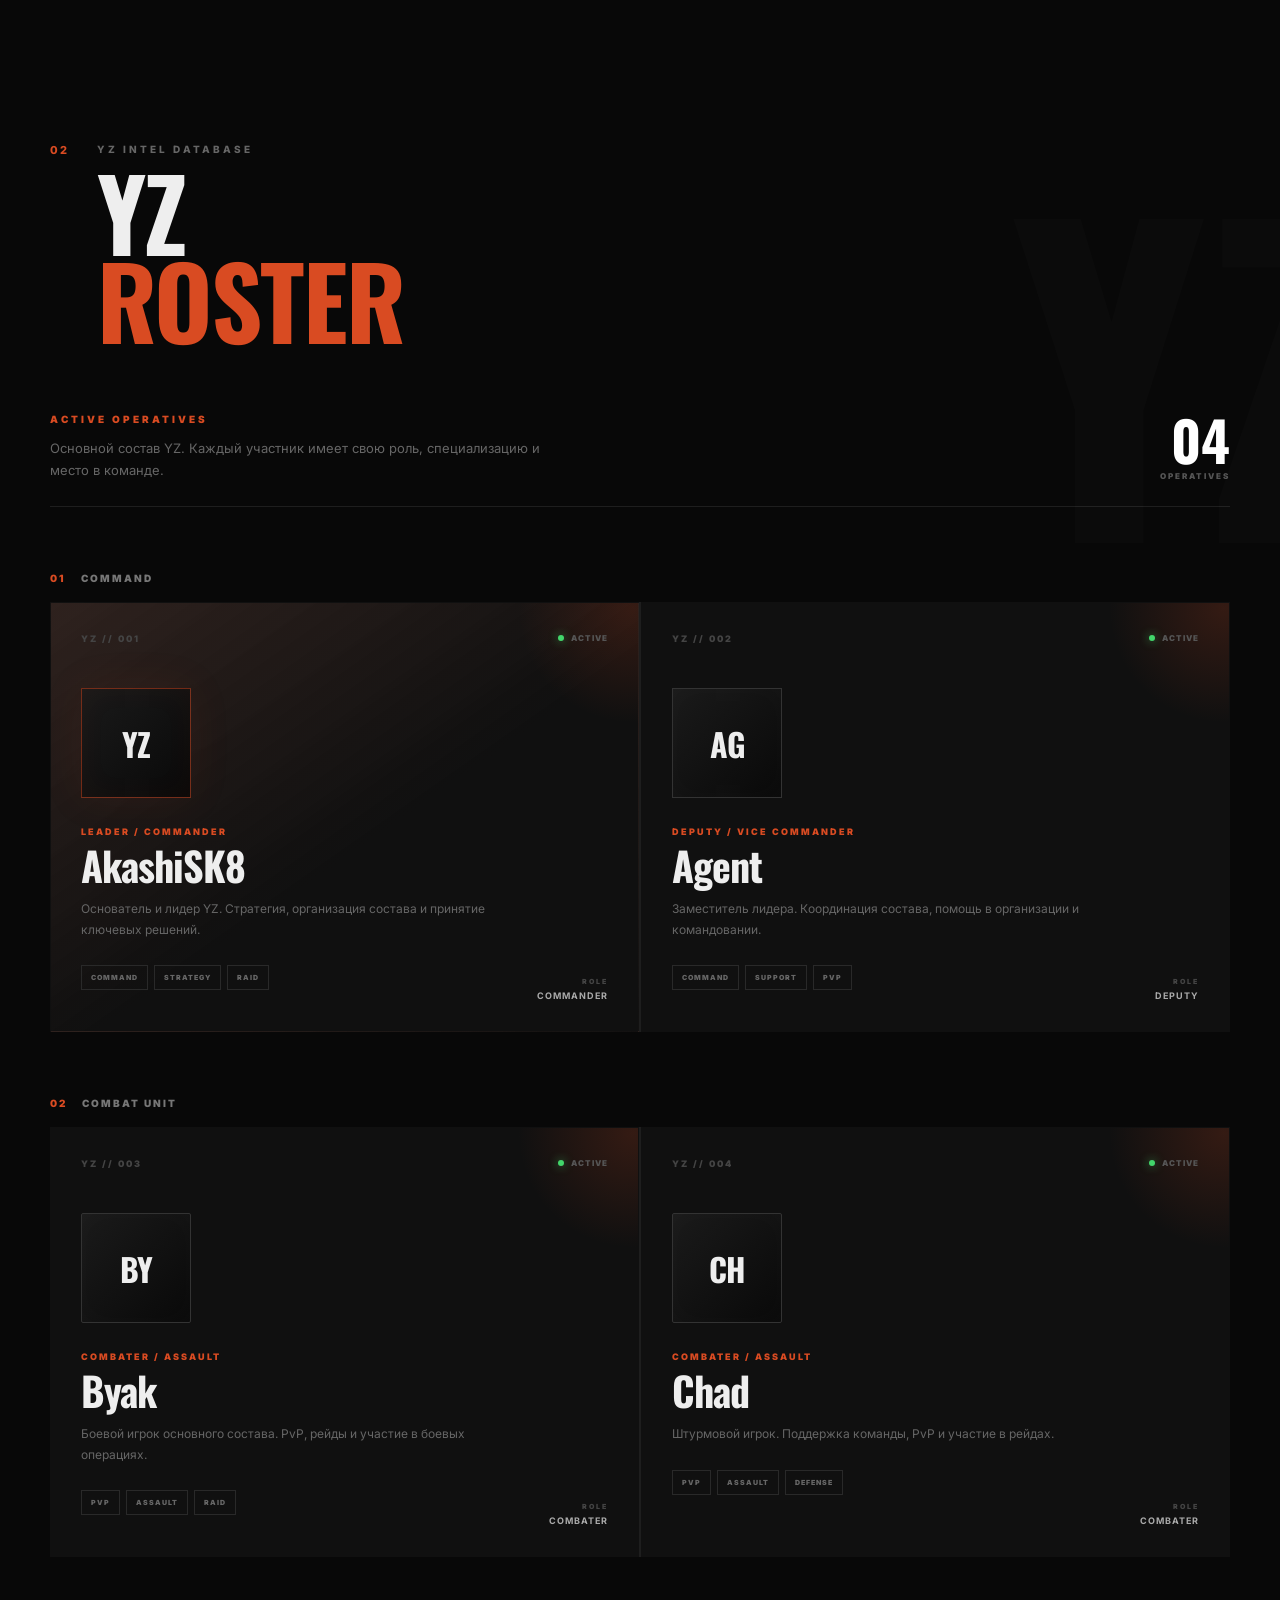
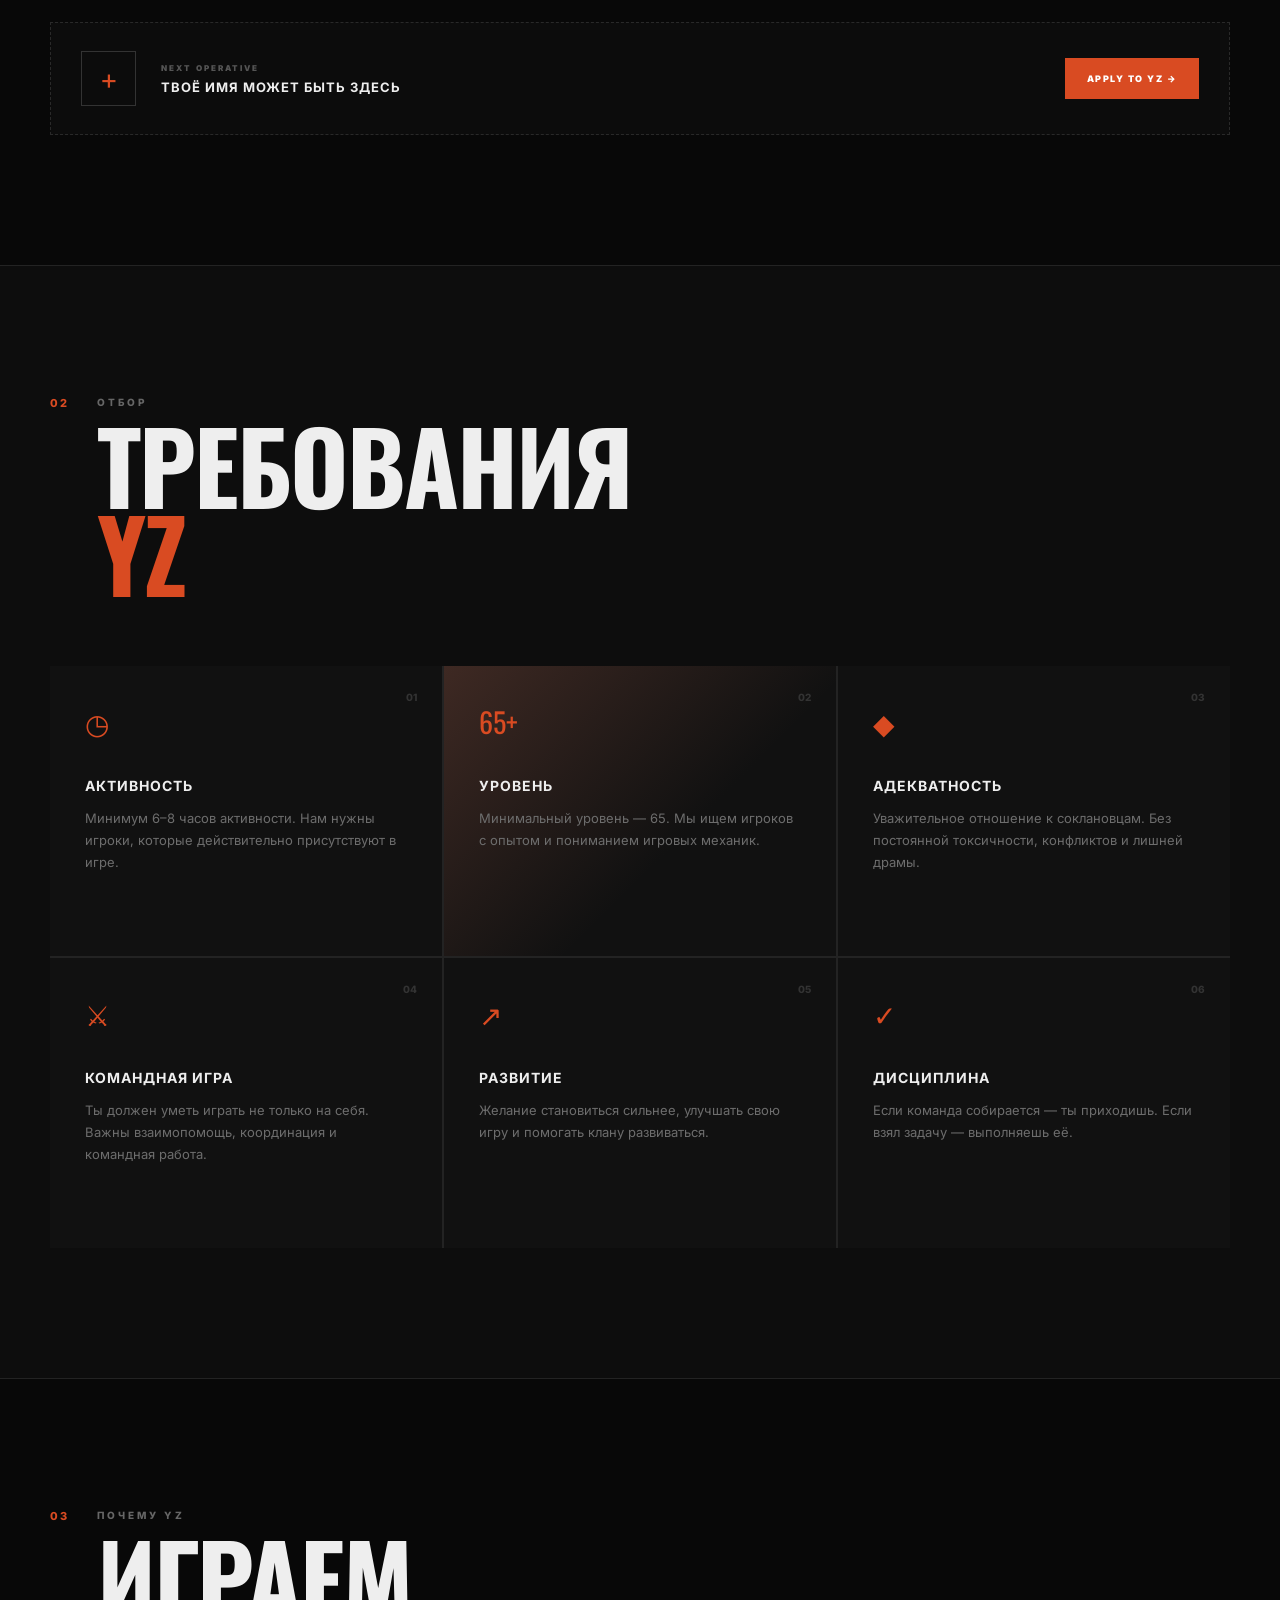
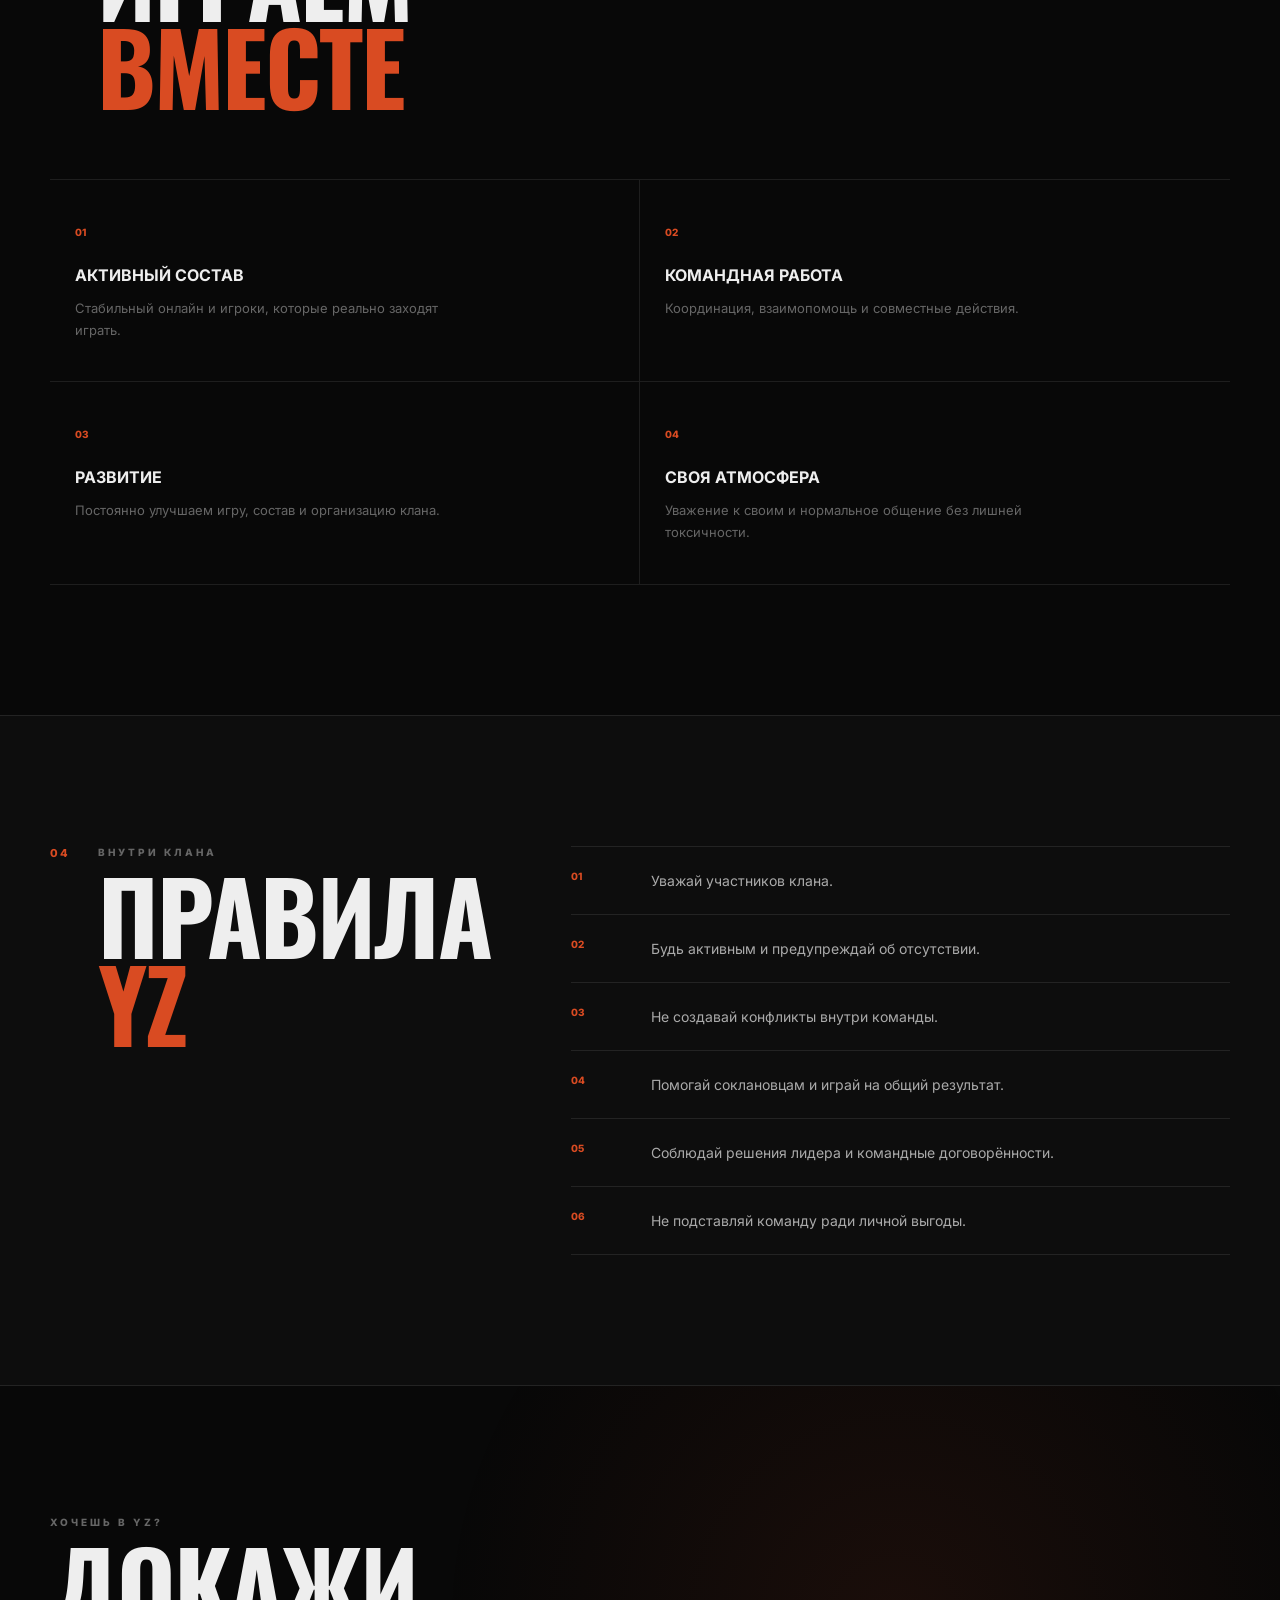
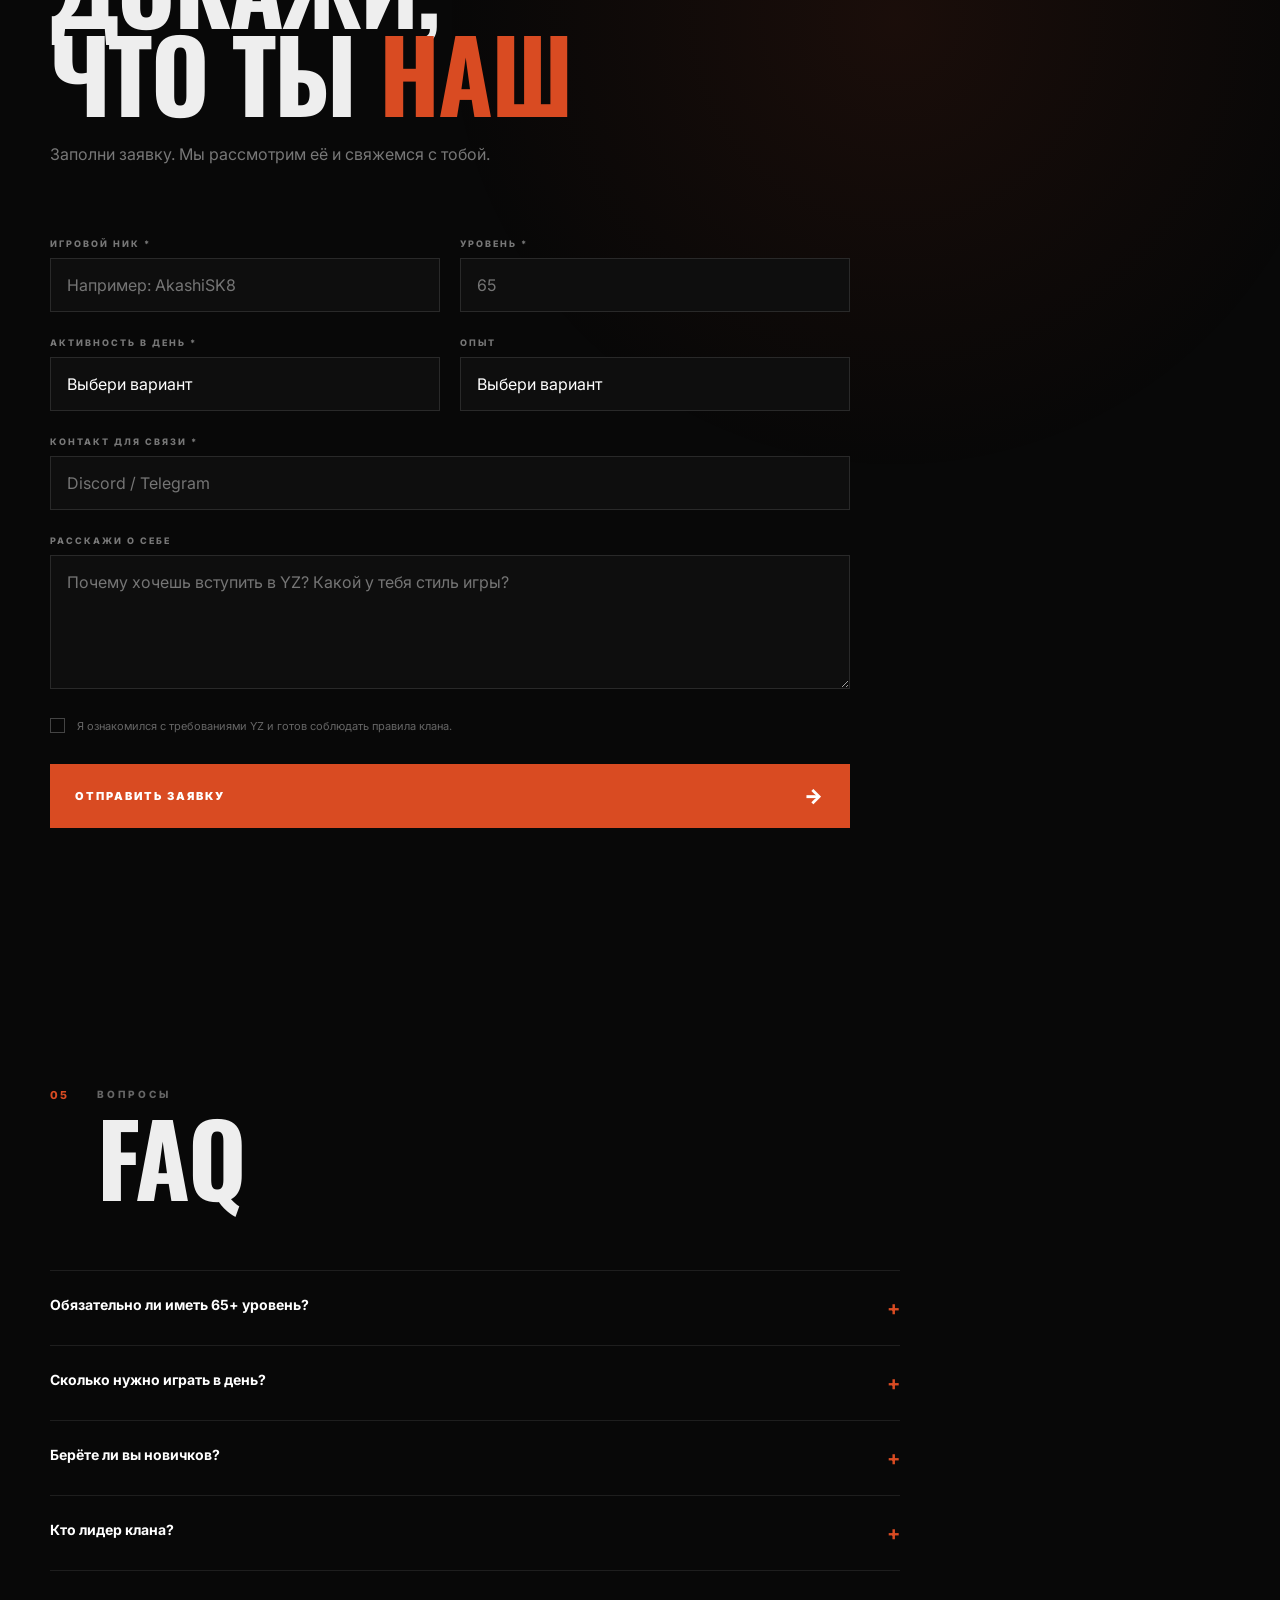
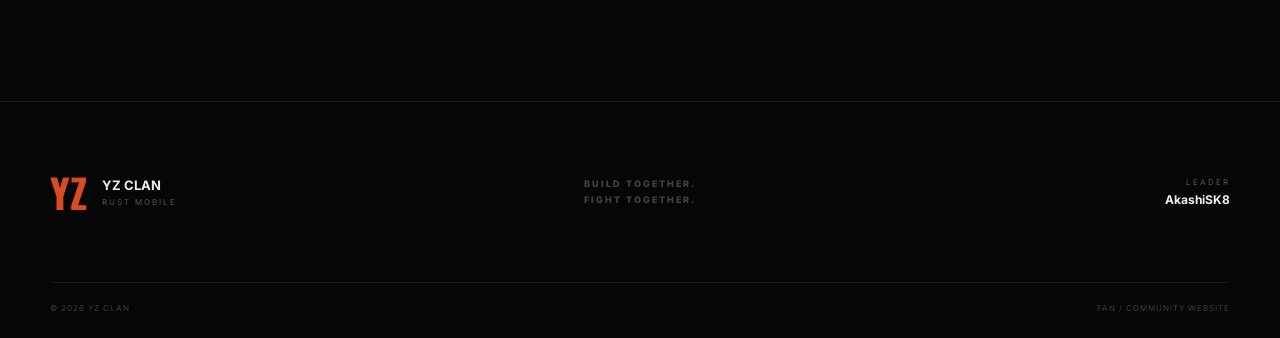
==== commit 47d72a6e: "Update index.html" ====
--- a/index.html
+++ b/index.html
@@ -54,13 +54,33 @@
 
 
 <!-- MOBILE MENU -->
-<nav class="nav-links">
-    <a href="#about">О КЛАНЕ</a>
-    <a href="#roster">СОСТАВ</a>
-    <a href="#requirements">ТРЕБОВАНИЯ</a>
-    <a href="#rules">ПРАВИЛА</a>
-    <a href="#join">ВСТУПИТЬ</a>
-</nav>
+<div class="mobile-menu" id="mobileMenu">
+
+    <a href="#about">
+        О КЛАНЕ
+    </a>
+
+    <a href="#roster">
+        СОСТАВ
+    </a>
+
+    <a href="#requirements">
+        ТРЕБОВАНИЯ
+    </a>
+
+    <a href="#advantages">
+        ПОЧЕМУ YZ
+    </a>
+
+    <a href="#rules">
+        ПРАВИЛА
+    </a>
+
+    <a href="#join">
+        ВСТУПИТЬ
+    </a>
+
+</div>
 
 
 <!-- HERO -->
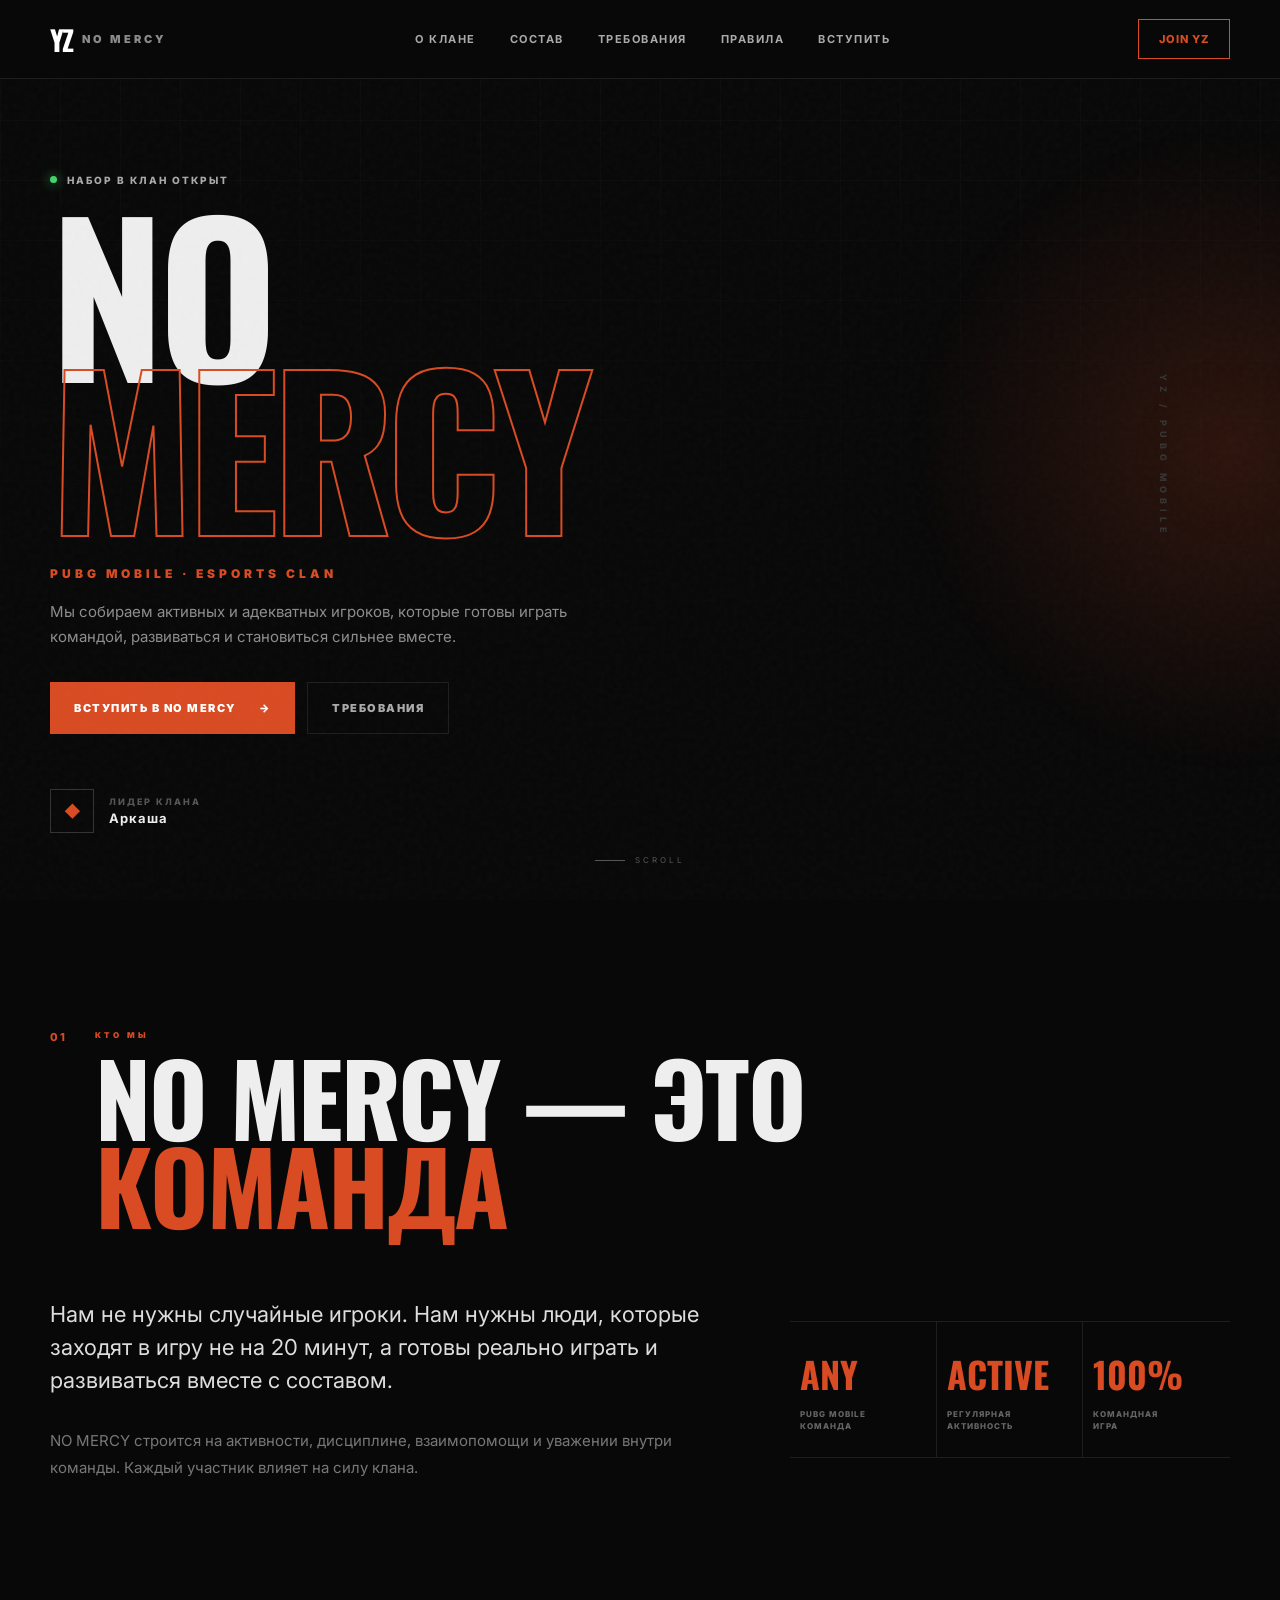
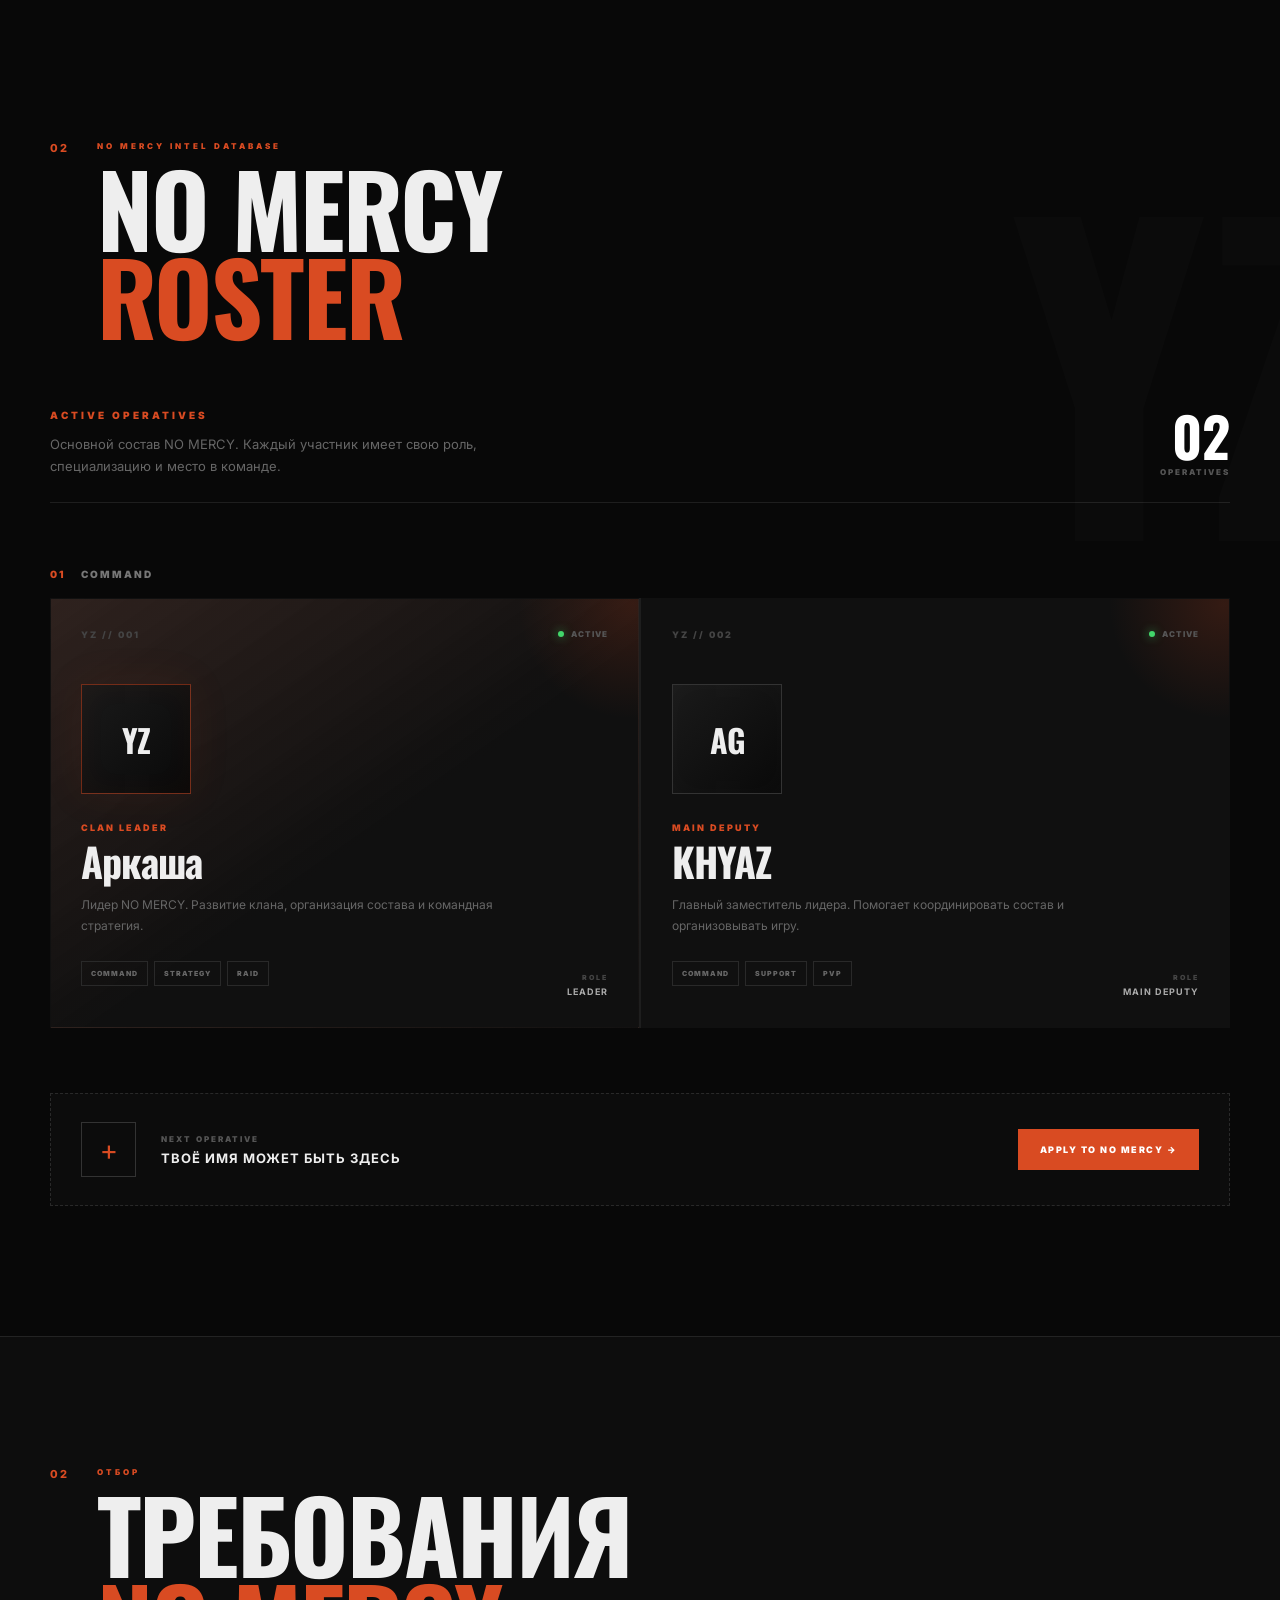
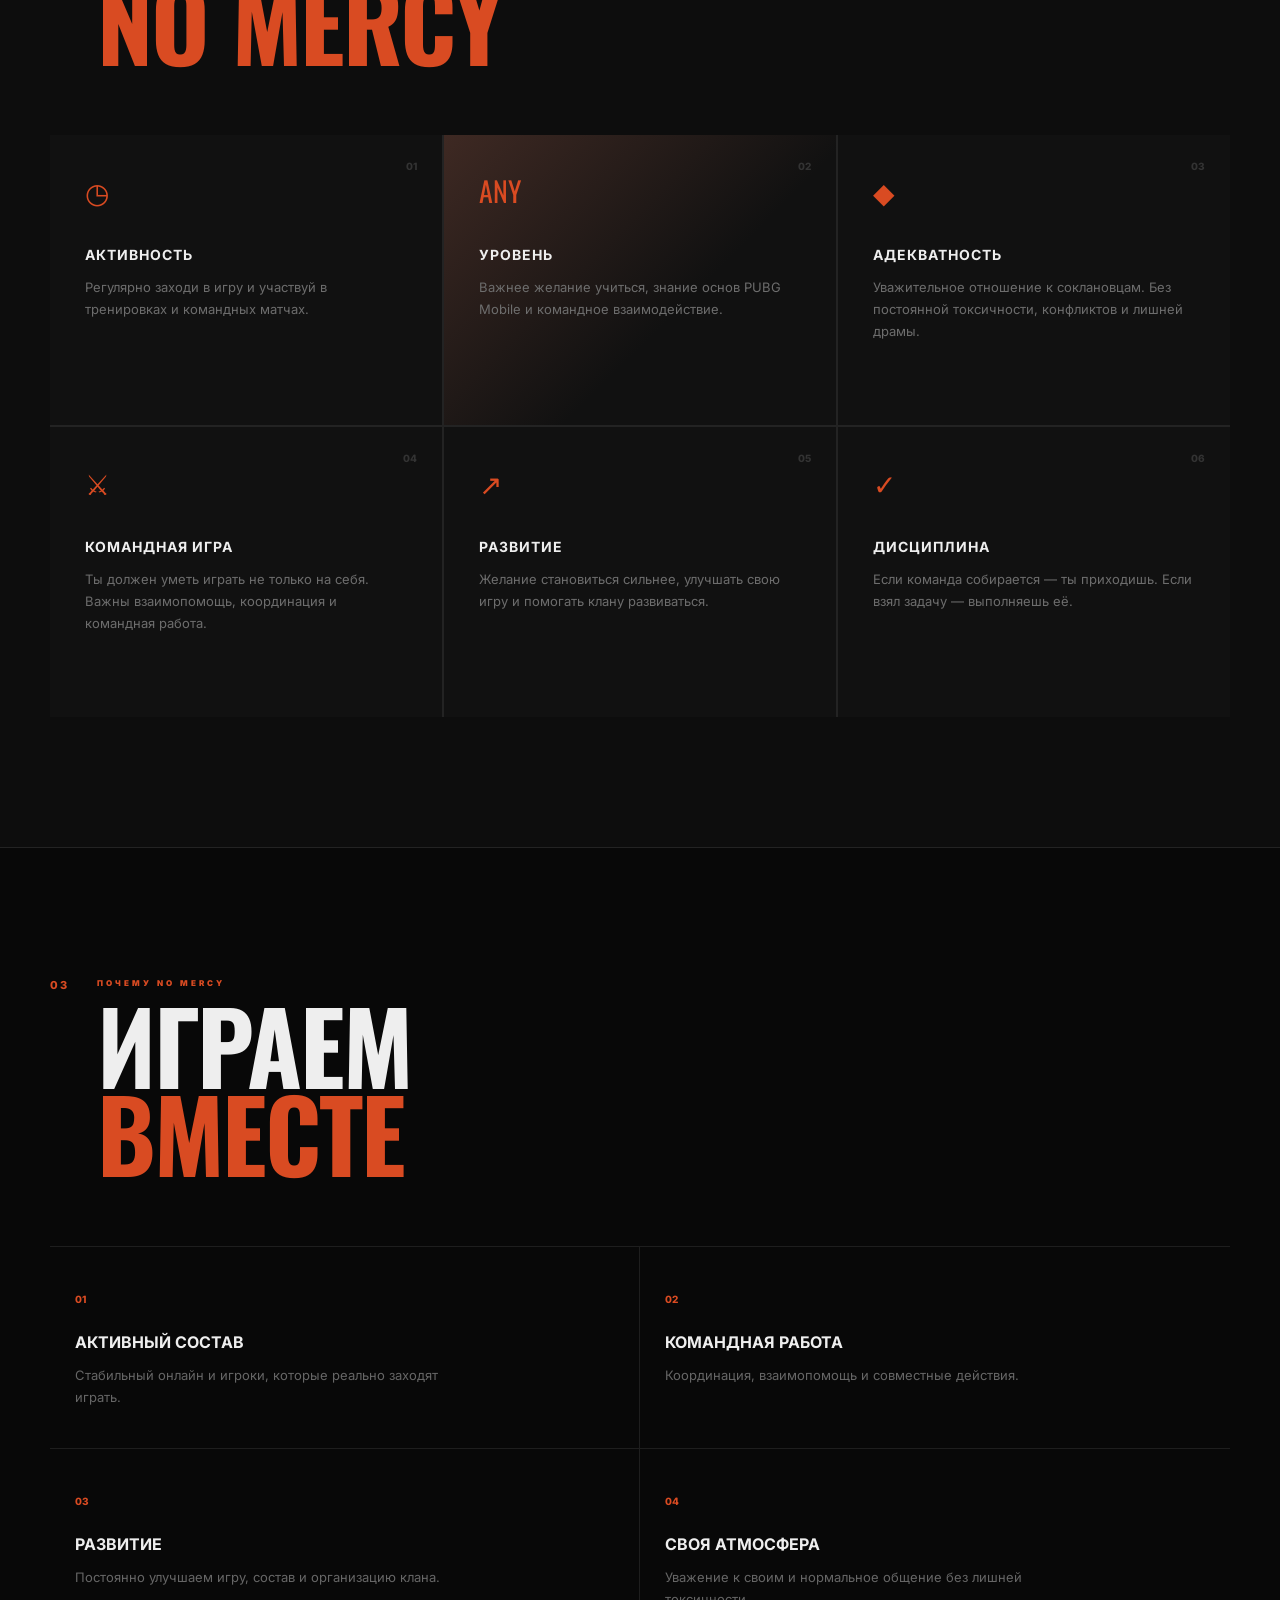
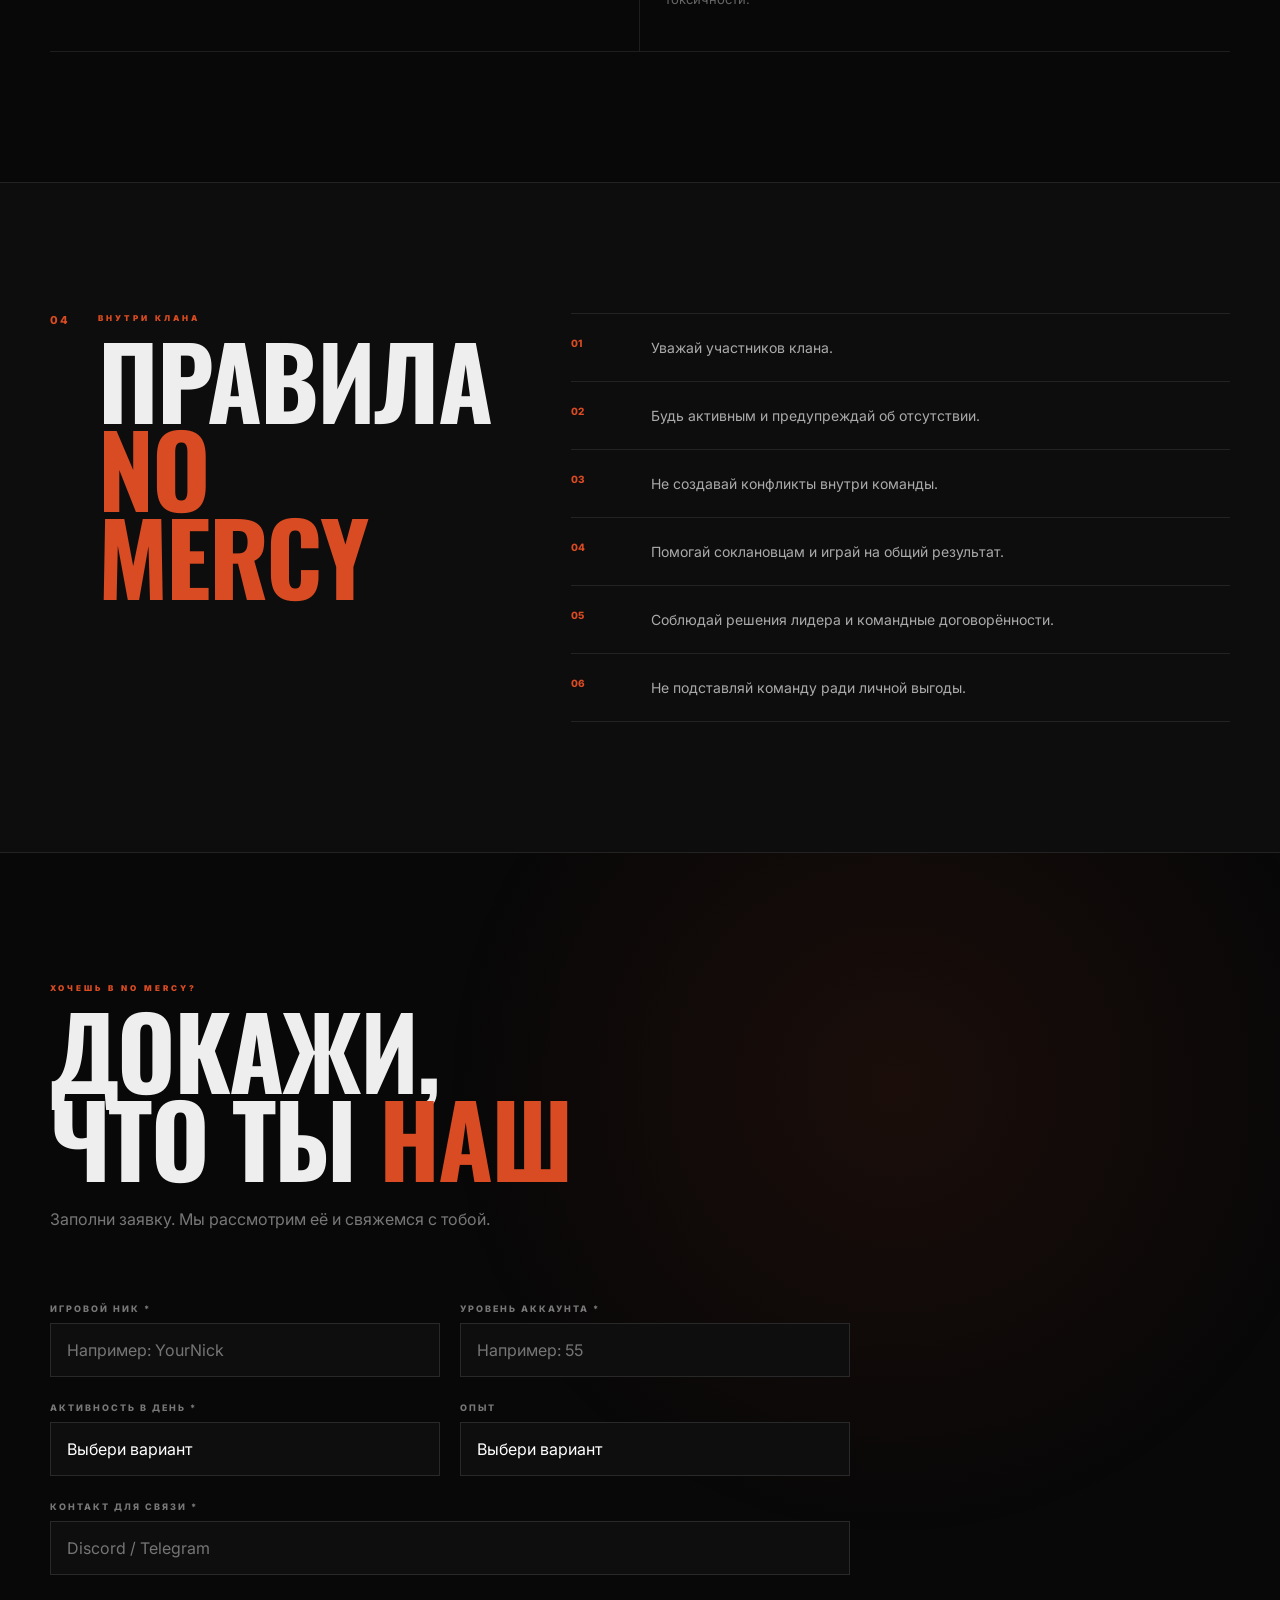
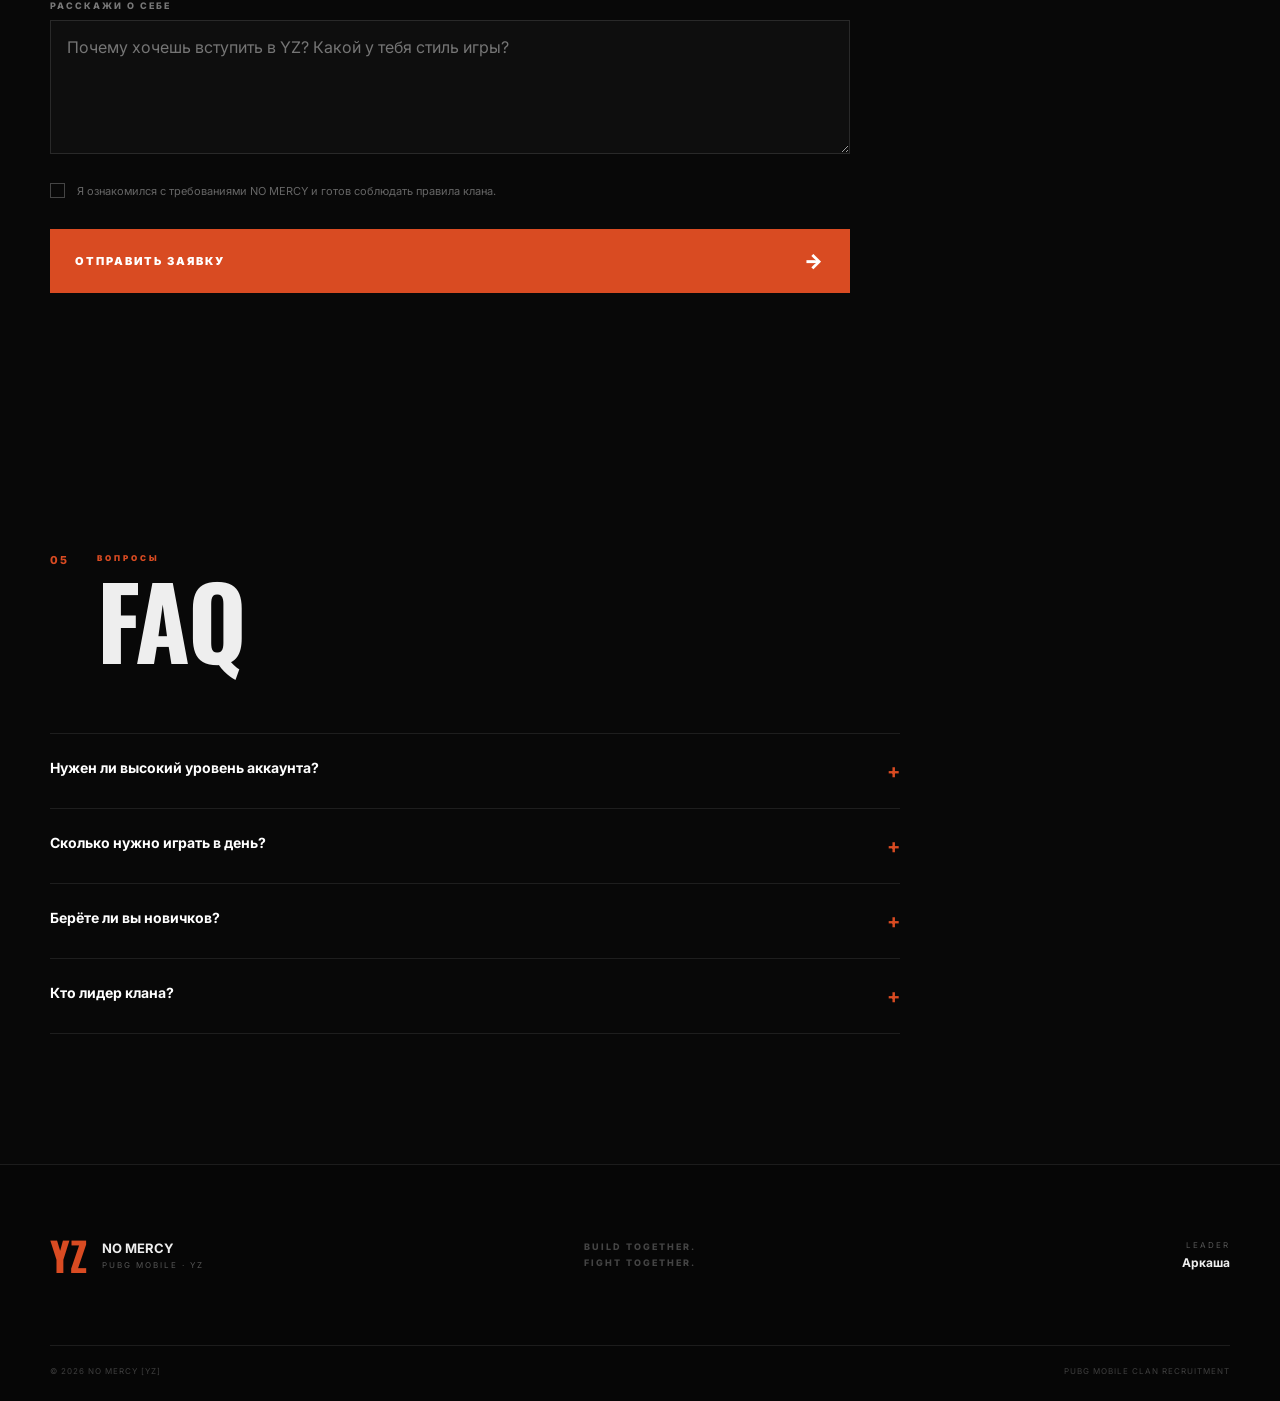
==== commit 9a73dc7f: "Customize recruitment website for NO MERCY [YZ]" ====
--- a/index.html
+++ b/index.html
@@ -5,9 +5,9 @@
     <meta name="viewport" content="width=device-width, initial-scale=1.0">
 
     <meta name="theme-color" content="#090909">
-    <meta name="description" content="YZ Clan — набор игроков в Rust Mobile. Лидер клана: AkashiSK8.">
-
-    <title>YZ CLAN — Rust Mobile</title>
+    <meta name="description" content="NO MERCY [YZ] — набор игроков в PUBG Mobile. Лидер клана: Аркаша.">
+
+    <title>NO MERCY [YZ] — PUBG MOBILE</title>
 
     <link rel="preconnect" href="https://fonts.googleapis.com">
     <link rel="preconnect" href="https://fonts.gstatic.com" crossorigin>
@@ -28,7 +28,7 @@
 
         <a href="#home" class="logo">
             <span class="logo-mark">YZ</span>
-            <span class="logo-text">CLAN</span>
+            <span class="logo-text">NO MERCY</span>
         </a>
 
       <nav class="nav-links">
@@ -69,7 +69,7 @@
     </a>
 
     <a href="#advantages">
-        ПОЧЕМУ YZ
+        ПОЧЕМУ NO MERCY
     </a>
 
     <a href="#rules">
@@ -96,12 +96,12 @@
         </div>
 
         <h1>
-            WE ARE<br>
-            <span>YZ</span>
+            NO<br>
+            <span>MERCY</span>
         </h1>
 
         <p class="hero-subtitle">
-            RUST MOBILE · COMPETITIVE CLAN
+            PUBG MOBILE · ESPORTS CLAN
         </p>
 
         <p class="hero-description">
@@ -112,7 +112,7 @@
 
         <div class="hero-buttons">
             <a href="#join" class="button button-primary">
-                ВСТУПИТЬ В YZ
+                ВСТУПИТЬ В NO MERCY
                 <span>→</span>
             </a>
 
@@ -126,14 +126,14 @@
 
             <div>
                 <span>ЛИДЕР КЛАНА</span>
-                <strong>AkashiSK8</strong>
+                <strong>Аркаша</strong>
             </div>
         </div>
 
     </div>
 
     <div class="hero-side-text">
-        YZ / RUST MOBILE
+        YZ / PUBG MOBILE
     </div>
 
     <div class="scroll-indicator">
@@ -154,7 +154,7 @@
 
             <div>
                 <p class="eyebrow">КТО МЫ</p>
-                <h2>YZ — ЭТО<br><span>КОМАНДА</span></h2>
+                <h2>NO MERCY — ЭТО<br><span>КОМАНДА</span></h2>
             </div>
         </div>
 
@@ -169,7 +169,7 @@
                 </p>
 
                 <p>
-                    YZ строится на активности, дисциплине,
+                    NO MERCY строится на активности, дисциплине,
                     взаимопомощи и уважении внутри команды.
                     Каждый участник влияет на силу клана.
                 </p>
@@ -178,13 +178,13 @@
             <div class="stats">
 
                 <div class="stat">
-                    <strong>65+</strong>
-                    <span>МИНИМАЛЬНЫЙ<br>УРОВЕНЬ</span>
+                    <strong>ANY</strong>
+                    <span>PUBG MOBILE<br>КОМАНДА</span>
                 </div>
 
                 <div class="stat">
-                    <strong>6–8+</strong>
-                    <span>ЧАСОВ<br>АКТИВНОСТИ</span>
+                    <strong>ACTIVE</strong>
+                    <span>РЕГУЛЯРНАЯ<br>АКТИВНОСТЬ</span>
                 </div>
 
                 <div class="stat">
@@ -208,8 +208,8 @@
             <span class="section-number">02</span>
 
             <div>
-                <p class="eyebrow">YZ INTEL DATABASE</p>
-                <h2>YZ<br><span>ROSTER</span></h2>
+                <p class="eyebrow">NO MERCY INTEL DATABASE</p>
+                <h2>NO MERCY<br><span>ROSTER</span></h2>
             </div>
         </div>
 
@@ -221,13 +221,13 @@
                 </p>
 
                 <p class="roster-description">
-                    Основной состав YZ. Каждый участник имеет
+                    Основной состав NO MERCY. Каждый участник имеет
                     свою роль, специализацию и место в команде.
                 </p>
             </div>
 
             <div class="roster-counter">
-                <strong>04</strong>
+                <strong>02</strong>
                 <span>OPERATIVES</span>
             </div>
 
@@ -266,15 +266,13 @@
                     <div class="player-info">
 
                         <div class="player-rank">
-                            LEADER / COMMANDER
+                            CLAN LEADER
                         </div>
 
-                        <h3>AkashiSK8</h3>
+                        <h3>Аркаша</h3>
 
                         <p>
-                            Основатель и лидер YZ.
-                            Стратегия, организация состава
-                            и принятие ключевых решений.
+                            Лидер NO MERCY. Развитие клана, организация состава и командная стратегия.
                         </p>
 
                     </div>
@@ -287,7 +285,7 @@
 
                     <div class="player-footer">
                         <span>ROLE</span>
-                        <strong>COMMANDER</strong>
+                        <strong>LEADER</strong>
                     </div>
 
                 </article>
@@ -314,15 +312,13 @@
                     <div class="player-info">
 
                         <div class="player-rank">
-                            DEPUTY / VICE COMMANDER
+                            MAIN DEPUTY
                         </div>
 
-                        <h3>Agent</h3>
+                        <h3>KHYAZ</h3>
 
                         <p>
-                            Заместитель лидера.
-                            Координация состава, помощь
-                            в организации и командовании.
+                            Главный заместитель лидера. Помогает координировать состав и организовывать игру.
                         </p>
 
                     </div>
@@ -335,118 +331,7 @@
 
                     <div class="player-footer">
                         <span>ROLE</span>
-                        <strong>DEPUTY</strong>
-                    </div>
-
-                </article>
-
-            </div>
-
-        </div>
-
-
-        <!-- COMBAT UNIT -->
-        <div class="roster-category">
-
-            <div class="category-label">
-                <span>02</span>
-                COMBAT UNIT
-            </div>
-
-            <div class="roster-grid">
-
-
-                <!-- BYAK -->
-                <article class="player-card combat-card">
-
-                    <div class="player-glow"></div>
-
-                    <div class="player-number">
-                        YZ // 003
-                    </div>
-
-                    <div class="player-status">
-                        <span></span>
-                        ACTIVE
-                    </div>
-
-                    <div class="player-avatar combat-avatar">
-                        BY
-                    </div>
-
-                    <div class="player-info">
-
-                        <div class="player-rank">
-                            COMBATER / ASSAULT
-                        </div>
-
-                        <h3>Byak</h3>
-
-                        <p>
-                            Боевой игрок основного состава.
-                            PvP, рейды и участие
-                            в боевых операциях.
-                        </p>
-
-                    </div>
-
-                    <div class="player-tags">
-                        <span>PVP</span>
-                        <span>ASSAULT</span>
-                        <span>RAID</span>
-                    </div>
-
-                    <div class="player-footer">
-                        <span>ROLE</span>
-                        <strong>COMBATER</strong>
-                    </div>
-
-                </article>
-
-
-                <!-- CHAD -->
-                <article class="player-card combat-card">
-
-                    <div class="player-glow"></div>
-
-                    <div class="player-number">
-                        YZ // 004
-                    </div>
-
-                    <div class="player-status">
-                        <span></span>
-                        ACTIVE
-                    </div>
-
-                    <div class="player-avatar combat-avatar">
-                        CH
-                    </div>
-
-                    <div class="player-info">
-
-                        <div class="player-rank">
-                            COMBATER / ASSAULT
-                        </div>
-
-                        <h3>Chad</h3>
-
-                        <p>
-                            Штурмовой игрок.
-                            Поддержка команды, PvP
-                            и участие в рейдах.
-                        </p>
-
-                    </div>
-
-                    <div class="player-tags">
-                        <span>PVP</span>
-                        <span>ASSAULT</span>
-                        <span>DEFENSE</span>
-                    </div>
-
-                    <div class="player-footer">
-                        <span>ROLE</span>
-                        <strong>COMBATER</strong>
+                        <strong>MAIN DEPUTY</strong>
                     </div>
 
                 </article>
@@ -472,7 +357,7 @@
             </div>
 
             <a href="#join" class="recruit-button">
-                APPLY TO YZ →
+                APPLY TO NO MERCY →
             </a>
 
         </div>
@@ -491,7 +376,7 @@
 
             <div>
                 <p class="eyebrow">ОТБОР</p>
-                <h2>ТРЕБОВАНИЯ<br><span>YZ</span></h2>
+                <h2>ТРЕБОВАНИЯ<br><span>NO MERCY</span></h2>
             </div>
         </div>
 
@@ -503,21 +388,17 @@
                 <div class="req-icon">◷</div>
                 <h3>АКТИВНОСТЬ</h3>
                 <p>
-                    Минимум 6–8 часов активности.
-                    Нам нужны игроки, которые действительно
-                    присутствуют в игре.
+                    Регулярно заходи в игру и участвуй в тренировках и командных матчах.
                 </p>
             </article>
 
 
             <article class="requirement featured">
                 <div class="req-number">02</div>
-                <div class="req-icon">65+</div>
+                <div class="req-icon">ANY</div>
                 <h3>УРОВЕНЬ</h3>
                 <p>
-                    Минимальный уровень — 65.
-                    Мы ищем игроков с опытом и пониманием
-                    игровых механик.
+                    Важнее желание учиться, знание основ PUBG Mobile и командное взаимодействие.
                 </p>
             </article>
 
@@ -585,7 +466,7 @@
             <span class="section-number">03</span>
 
             <div>
-                <p class="eyebrow">ПОЧЕМУ YZ</p>
+                <p class="eyebrow">ПОЧЕМУ NO MERCY</p>
                 <h2>ИГРАЕМ<br><span>ВМЕСТЕ</span></h2>
             </div>
         </div>
@@ -646,7 +527,7 @@
 
             <div>
                 <p class="eyebrow">ВНУТРИ КЛАНА</p>
-                <h2>ПРАВИЛА<br><span>YZ</span></h2>
+                <h2>ПРАВИЛА<br><span>NO MERCY</span></h2>
             </div>
         </div>
 
@@ -696,7 +577,7 @@
     <div class="container">
 
         <div class="join-header">
-            <p class="eyebrow">ХОЧЕШЬ В YZ?</p>
+            <p class="eyebrow">ХОЧЕШЬ В NO MERCY?</p>
 
             <h2>
                 ДОКАЖИ,<br>
@@ -720,18 +601,18 @@
                         type="text"
                         id="nickname"
                         name="nickname"
-                        placeholder="Например: AkashiSK8"
+                        placeholder="Например: YourNick"
                         required
                     >
                 </div>
 
                 <div class="form-group">
-                    <label for="level">УРОВЕНЬ *</label>
+                    <label for="level">УРОВЕНЬ АККАУНТА *</label>
                     <input
                         type="number"
                         id="level"
                         name="level"
-                        placeholder="65"
+                        placeholder="Например: 55"
                         min="1"
                         required
                     >
@@ -798,7 +679,7 @@
             <label class="checkbox">
                 <input type="checkbox" id="agreement" required>
                 <span></span>
-                Я ознакомился с требованиями YZ и готов соблюдать правила клана.
+                Я ознакомился с требованиями NO MERCY и готов соблюдать правила клана.
             </label>
 
 
@@ -819,7 +700,7 @@
             <h3>ЗАЯВКА ПРИНЯТА</h3>
 
             <p>
-                Спасибо за интерес к YZ.
+                Спасибо за интерес к NO MERCY.
                 Лидер рассмотрит твою заявку.
             </p>
 
@@ -853,15 +734,13 @@
 
             <div class="faq-item">
                 <button class="faq-question">
-                    Обязательно ли иметь 65+ уровень?
+                    Нужен ли высокий уровень аккаунта?
                     <span>+</span>
                 </button>
 
                 <div class="faq-answer">
                     <p>
-                        Да. На данный момент минимальное
-                        требование для вступления в YZ —
-                        65 уровень.
+                        Нет. Для нас важнее активность, адекватность и командная игра.
                     </p>
                 </div>
             </div>
@@ -875,8 +754,7 @@
 
                 <div class="faq-answer">
                     <p>
-                        Ориентир — минимум 6–8 часов активности.
-                        Нам важны активные игроки.
+                        Нам важна регулярная активность и участие в командных играх.
                     </p>
                 </div>
             </div>
@@ -906,7 +784,7 @@
 
                 <div class="faq-answer">
                     <p>
-                        Лидер YZ — <strong>AkashiSK8</strong>.
+                        Лидер NO MERCY — <strong>Аркаша</strong>, главный заместитель — <strong>KHYAZ</strong>.
                     </p>
                 </div>
             </div>
@@ -932,8 +810,8 @@
             </div>
 
             <div>
-                <strong>YZ CLAN</strong>
-                <span>RUST MOBILE</span>
+                <strong>NO MERCY</strong>
+                <span>PUBG MOBILE · YZ</span>
             </div>
 
         </div>
@@ -949,7 +827,7 @@
 
         <div class="footer-right">
             <span>LEADER</span>
-            <strong>AkashiSK8</strong>
+            <strong>Аркаша</strong>
         </div>
 
     </div>
@@ -957,10 +835,10 @@
 
     <div class="footer-bottom container">
 
-        <span>© 2026 YZ CLAN</span>
+        <span>© 2026 NO MERCY [YZ]</span>
 
         <span>
-            FAN / COMMUNITY WEBSITE
+            PUBG MOBILE CLAN RECRUITMENT
         </span>
 
     </div>
--- a/style.css
+++ b/style.css
@@ -2114,4 +2114,1526 @@
         text-align: center;
     }
 
+}
+/* =========================================================
+   YZ ADMIN PANEL
+========================================================= */
+
+:root {
+    --admin-bg: #080808;
+    --admin-panel: #101010;
+    --admin-panel-2: #141414;
+    --admin-border: #252525;
+    --admin-text: #eeeeee;
+    --admin-muted: #666666;
+    --admin-accent: #d94b22;
+    --admin-accent-light: #f05b2c;
+    --admin-green: #45d878;
+    --admin-red: #d84848;
+    --admin-yellow: #d9a33d;
+}
+
+
+/* BODY */
+
+.admin-body {
+    min-height: 100vh;
+    background: var(--admin-bg);
+    color: var(--admin-text);
+    font-family: "Inter", sans-serif;
+}
+
+
+/* BACKGROUND */
+
+.admin-body .bg-grid {
+    position: fixed;
+    inset: 0;
+
+    pointer-events: none;
+
+    opacity: .3;
+
+    background-image:
+        linear-gradient(
+            rgba(255,255,255,.025) 1px,
+            transparent 1px
+        ),
+        linear-gradient(
+            90deg,
+            rgba(255,255,255,.025) 1px,
+            transparent 1px
+        );
+
+    background-size: 50px 50px;
+
+    z-index: -2;
+}
+
+
+/* =========================================================
+   LOGIN
+========================================================= */
+
+.login-screen {
+    position: fixed;
+
+    inset: 0;
+
+    display: grid;
+    place-items: center;
+
+    padding: 20px;
+
+    background:
+        radial-gradient(
+            circle at center,
+            rgba(217,75,34,.08),
+            transparent 35%
+        ),
+        #080808;
+
+    z-index: 9999;
+}
+
+
+.login-screen.hidden {
+    display: none;
+}
+
+
+.login-box {
+    width: min(420px, 100%);
+
+    padding: 45px;
+
+    background: rgba(15,15,15,.96);
+
+    border: 1px solid #292929;
+
+    box-shadow:
+        0 40px 100px rgba(0,0,0,.8);
+
+    animation: loginAppear .6s ease;
+}
+
+
+@keyframes loginAppear {
+
+    from {
+        opacity: 0;
+        transform: translateY(20px);
+    }
+
+    to {
+        opacity: 1;
+        transform: translateY(0);
+    }
+
+}
+
+
+.login-logo {
+    display: grid;
+
+    place-items: center;
+
+    width: 75px;
+    height: 75px;
+
+    margin-bottom: 25px;
+
+    background: var(--admin-accent);
+
+    color: white;
+
+    font-family: "Oswald", sans-serif;
+
+    font-size: 32px;
+    font-weight: 700;
+
+    transform: skew(-7deg);
+
+    box-shadow:
+        0 0 40px rgba(217,75,34,.2);
+}
+
+
+.login-eyebrow {
+    margin-bottom: 12px;
+
+    color: var(--admin-accent);
+
+    font-size: 9px;
+    font-weight: 900;
+
+    letter-spacing: 3px;
+}
+
+
+.login-box h1 {
+    margin: 0;
+
+    font-family: "Oswald", sans-serif;
+
+    font-size: 55px;
+
+    line-height: .88;
+}
+
+
+.login-box h1 span {
+    color: var(--admin-accent);
+}
+
+
+.login-description {
+    margin: 20px 0 30px;
+
+    color: #666;
+
+    font-size: 11px;
+
+    line-height: 1.7;
+}
+
+
+.login-box label,
+.form-field label {
+    display: block;
+
+    margin: 18px 0 8px;
+
+    color: #777;
+
+    font-size: 8px;
+    font-weight: 900;
+
+    letter-spacing: 2px;
+}
+
+
+.login-box input,
+.form-field input,
+.form-field select,
+.form-field textarea,
+.application-toolbar input,
+.application-toolbar select {
+    width: 100%;
+
+    padding: 14px;
+
+    outline: none;
+
+    border: 1px solid #292929;
+
+    background: #090909;
+
+    color: white;
+
+    font-family: inherit;
+
+    font-size: 12px;
+
+    transition: .2s;
+}
+
+
+.login-box input:focus,
+.form-field input:focus,
+.form-field select:focus,
+.form-field textarea:focus,
+.application-toolbar input:focus,
+.application-toolbar select:focus {
+    border-color: var(--admin-accent);
+}
+
+
+.login-button {
+    width: 100%;
+
+    margin-top: 25px;
+
+    padding: 16px;
+
+    border: 0;
+
+    background: var(--admin-accent);
+
+    color: white;
+
+    font-size: 9px;
+    font-weight: 900;
+
+    letter-spacing: 1.5px;
+
+    cursor: pointer;
+
+    transition: .25s;
+}
+
+
+.login-button:hover {
+    background: var(--admin-accent-light);
+
+    transform: translateY(-2px);
+}
+
+
+.login-error {
+    display: none;
+
+    margin-top: 15px;
+
+    padding: 10px;
+
+    border: 1px solid rgba(216,72,72,.3);
+
+    background: rgba(216,72,72,.06);
+
+    color: var(--admin-red);
+
+    font-size: 9px;
+
+    text-align: center;
+}
+
+
+.login-error.visible {
+    display: block;
+}
+
+
+.login-footer {
+    margin-top: 30px;
+
+    color: #3d3d3d;
+
+    font-size: 7px;
+
+    letter-spacing: 2px;
+
+    text-align: center;
+}
+
+
+/* =========================================================
+   ADMIN HEADER
+========================================================= */
+
+.admin-app {
+    display: none;
+
+    min-height: 100vh;
+}
+
+
+.admin-app.visible {
+    display: block;
+}
+
+
+.admin-header {
+    position: sticky;
+
+    top: 0;
+
+    z-index: 100;
+
+    display: flex;
+
+    justify-content: space-between;
+    align-items: center;
+
+    min-height: 70px;
+
+    padding: 0 35px;
+
+    background: rgba(8,8,8,.94);
+
+    border-bottom: 1px solid var(--admin-border);
+
+    backdrop-filter: blur(15px);
+}
+
+
+.admin-brand {
+    display: flex;
+
+    align-items: center;
+
+    gap: 12px;
+
+    color: white;
+
+    font-size: 9px;
+    font-weight: 900;
+
+    letter-spacing: 2px;
+}
+
+
+.admin-brand-logo {
+    display: grid;
+
+    place-items: center;
+
+    width: 38px;
+    height: 38px;
+
+    background: var(--admin-accent);
+
+    font-family: "Oswald", sans-serif;
+
+    font-size: 17px;
+
+    transform: skew(-6deg);
+}
+
+
+.admin-header-right {
+    display: flex;
+
+    align-items: center;
+
+    gap: 20px;
+}
+
+
+.admin-operator {
+    text-align: right;
+}
+
+
+.admin-operator span {
+    display: block;
+
+    color: #444;
+
+    font-size: 7px;
+
+    letter-spacing: 2px;
+}
+
+
+.admin-operator strong {
+    display: block;
+
+    margin-top: 4px;
+
+    color: var(--admin-accent);
+
+    font-size: 10px;
+}
+
+
+.logout-button {
+    padding: 10px 14px;
+
+    border: 1px solid #292929;
+
+    background: transparent;
+
+    color: #777;
+
+    font-size: 8px;
+    font-weight: 900;
+
+    letter-spacing: 1px;
+
+    cursor: pointer;
+
+    transition: .2s;
+}
+
+
+.logout-button:hover {
+    border-color: var(--admin-red);
+
+    color: var(--admin-red);
+}
+
+
+/* =========================================================
+   LAYOUT
+========================================================= */
+
+.admin-main {
+    display: grid;
+
+    grid-template-columns: 230px 1fr;
+
+    max-width: 1500px;
+
+    min-height: calc(100vh - 70px);
+
+    margin: auto;
+}
+
+
+.admin-sidebar {
+    padding: 35px 20px;
+
+    border-right: 1px solid var(--admin-border);
+}
+
+
+.admin-nav {
+    position: relative;
+
+    display: flex;
+
+    align-items: center;
+
+    width: 100%;
+
+    margin-bottom: 4px;
+
+    padding: 15px;
+
+    border: 1px solid transparent;
+
+    background: transparent;
+
+    color: #555;
+
+    text-align: left;
+
+    font-size: 9px;
+    font-weight: 900;
+
+    letter-spacing: 1px;
+
+    cursor: pointer;
+
+    transition: .2s;
+}
+
+
+.admin-nav span {
+    width: 30px;
+
+    color: #3c3c3c;
+
+    font-size: 8px;
+}
+
+
+.admin-nav b {
+    margin-left: auto;
+
+    min-width: 20px;
+
+    padding: 4px 6px;
+
+    border-radius: 2px;
+
+    background: var(--admin-accent);
+
+    color: white;
+
+    font-size: 7px;
+
+    text-align: center;
+}
+
+
+.admin-nav:hover,
+.admin-nav.active {
+    border-color: #292929;
+
+    background: #111;
+
+    color: white;
+}
+
+
+.admin-nav.active {
+    border-left: 2px solid var(--admin-accent);
+}
+
+
+.admin-content {
+    min-width: 0;
+
+    padding: 50px;
+}
+
+
+.admin-page {
+    display: none;
+
+    animation: pageIn .35s ease;
+}
+
+
+.admin-page.active {
+    display: block;
+}
+
+
+@keyframes pageIn {
+
+    from {
+        opacity: 0;
+        transform: translateY(8px);
+    }
+
+    to {
+        opacity: 1;
+        transform: translateY(0);
+    }
+
+}
+
+
+/* =========================================================
+   HEADINGS
+========================================================= */
+
+.page-heading {
+    display: flex;
+
+    justify-content: space-between;
+    align-items: flex-end;
+
+    gap: 25px;
+
+    margin-bottom: 40px;
+}
+
+
+.eyebrow {
+    color: var(--admin-accent);
+
+    font-size: 8px;
+    font-weight: 900;
+
+    letter-spacing: 3px;
+}
+
+
+.page-heading h2 {
+    margin-top: 10px;
+
+    font-family: "Oswald", sans-serif;
+
+    font-size: clamp(50px, 7vw, 80px);
+
+    line-height: .85;
+}
+
+
+.live-indicator {
+    display: flex;
+
+    align-items: center;
+
+    gap: 8px;
+
+    padding: 9px 12px;
+
+    border: 1px solid #252525;
+
+    color: #555;
+
+    font-size: 7px;
+    font-weight: 900;
+
+    letter-spacing: 1px;
+}
+
+
+.live-indicator span {
+    width: 5px;
+    height: 5px;
+
+    border-radius: 50%;
+
+    background: var(--admin-green);
+
+    box-shadow: 0 0 10px var(--admin-green);
+}
+
+
+/* =========================================================
+   STATS
+========================================================= */
+
+.dashboard-stats {
+    display: grid;
+
+    grid-template-columns: repeat(4, 1fr);
+
+    gap: 2px;
+
+    margin-bottom: 35px;
+
+    background: var(--admin-border);
+}
+
+
+.dashboard-stat {
+    padding: 25px;
+
+    background: #101010;
+}
+
+
+.dashboard-stat span {
+    color: #555;
+
+    font-size: 7px;
+    font-weight: 900;
+
+    letter-spacing: 1.5px;
+}
+
+
+.dashboard-stat strong {
+    display: block;
+
+    margin-top: 12px;
+
+    font-family: "Oswald", sans-serif;
+
+    font-size: 45px;
+
+    line-height: 1;
+}
+
+
+/* =========================================================
+   DASHBOARD PANELS
+========================================================= */
+
+.dashboard-grid {
+    display: grid;
+
+    grid-template-columns: 1.3fr .7fr;
+
+    gap: 20px;
+}
+
+
+.dashboard-panel {
+    min-height: 250px;
+
+    border: 1px solid var(--admin-border);
+
+    background: #0e0e0e;
+}
+
+
+.panel-title {
+    display: flex;
+
+    justify-content: space-between;
+    align-items: center;
+
+    padding: 18px;
+
+    border-bottom: 1px solid var(--admin-border);
+
+    color: #777;
+
+    font-size: 8px;
+    font-weight: 900;
+
+    letter-spacing: 1.5px;
+}
+
+
+.text-button {
+    border: 0;
+
+    background: transparent;
+
+    color: var(--admin-accent);
+
+    font-size: 7px;
+    font-weight: 900;
+
+    cursor: pointer;
+}
+
+
+.mini-application,
+.mini-player {
+    display: flex;
+
+    align-items: center;
+
+    gap: 15px;
+
+    padding: 15px 18px;
+
+    border-bottom: 1px solid #1b1b1b;
+}
+
+
+.mini-avatar {
+    display: grid;
+
+    place-items: center;
+
+    width: 38px;
+    height: 38px;
+
+    flex-shrink: 0;
+
+    border: 1px solid #292929;
+
+    background: #111;
+
+    color: var(--admin-accent);
+
+    font-family: "Oswald", sans-serif;
+
+    font-size: 12px;
+}
+
+
+.mini-player-info {
+    flex: 1;
+}
+
+
+.mini-player-info strong {
+    display: block;
+
+    font-size: 11px;
+}
+
+
+.mini-player-info span {
+    display: block;
+
+    margin-top: 4px;
+
+    color: #555;
+
+    font-size: 7px;
+}
+
+
+.status-badge {
+    padding: 5px 7px;
+
+    border: 1px solid #292929;
+
+    color: #666;
+
+    font-size: 7px;
+    font-weight: 900;
+
+    letter-spacing: 1px;
+}
+
+
+.status-badge.NEW {
+    color: var(--admin-accent);
+}
+
+
+.status-badge.ACCEPTED {
+    color: var(--admin-green);
+}
+
+
+.status-badge.REJECTED {
+    color: var(--admin-red);
+}
+
+
+.status-badge.REVIEW {
+    color: var(--admin-yellow);
+}
+
+
+/* =========================================================
+   APPLICATION TOOLBAR
+========================================================= */
+
+.application-toolbar {
+    display: grid;
+
+    grid-template-columns: 1fr 180px;
+
+    gap: 8px;
+
+    margin-bottom: 20px;
+}
+
+
+.application-list {
+    border-top: 1px solid var(--admin-border);
+}
+
+
+.application-row {
+    display: grid;
+
+    grid-template-columns: 55px 1fr auto;
+
+    align-items: center;
+
+    gap: 20px;
+
+    padding: 20px 0;
+
+    border-bottom: 1px solid var(--admin-border);
+
+    transition: .2s;
+}
+
+
+.application-row:hover {
+    background: rgba(255,255,255,.015);
+}
+
+
+.application-index {
+    color: var(--admin-accent);
+
+    font-size: 8px;
+    font-weight: 900;
+}
+
+
+.application-main {
+    min-width: 0;
+}
+
+
+.application-name {
+    color: white;
+
+    font-size: 13px;
+    font-weight: 800;
+}
+
+
+.application-meta {
+    display: flex;
+
+    flex-wrap: wrap;
+
+    gap: 6px;
+
+    margin-top: 8px;
+}
+
+
+.application-meta span {
+    padding: 5px 7px;
+
+    border: 1px solid #252525;
+
+    color: #555;
+
+    font-size: 7px;
+
+    letter-spacing: .7px;
+}
+
+
+.application-actions {
+    display: flex;
+
+    gap: 5px;
+}
+
+
+.small-button {
+    padding: 9px 11px;
+
+    border: 1px solid #292929;
+
+    background: transparent;
+
+    color: #777;
+
+    font-size: 7px;
+    font-weight: 900;
+
+    cursor: pointer;
+
+    transition: .2s;
+}
+
+
+.small-button:hover {
+    border-color: var(--admin-accent);
+
+    color: white;
+}
+
+
+.small-button.accept:hover {
+    border-color: var(--admin-green);
+
+    background: rgba(69,216,120,.08);
+
+    color: var(--admin-green);
+}
+
+
+.small-button.reject:hover {
+    border-color: var(--admin-red);
+
+    background: rgba(216,72,72,.08);
+
+    color: var(--admin-red);
+}
+
+
+.empty-state {
+    padding: 70px 20px;
+
+    border-bottom: 1px solid var(--admin-border);
+
+    color: #444;
+
+    text-align: center;
+
+    font-size: 9px;
+
+    letter-spacing: 2px;
+}
+
+
+/* =========================================================
+   BUTTONS
+========================================================= */
+
+.primary-button {
+    padding: 13px 18px;
+
+    border: 0;
+
+    background: var(--admin-accent);
+
+    color: white;
+
+    font-size: 8px;
+    font-weight: 900;
+
+    letter-spacing: 1px;
+
+    cursor: pointer;
+
+    transition: .2s;
+}
+
+
+.primary-button:hover {
+    background: var(--admin-accent-light);
+
+    transform: translateY(-2px);
+}
+
+
+/* =========================================================
+   ROSTER EDITOR
+========================================================= */
+
+.roster-editor {
+    display: grid;
+
+    grid-template-columns: repeat(2, 1fr);
+
+    gap: 10px;
+}
+
+
+.roster-editor-card {
+    position: relative;
+
+    padding: 25px;
+
+    border: 1px solid var(--admin-border);
+
+    background: #101010;
+
+    transition: .25s;
+}
+
+
+.roster-editor-card:hover {
+    border-color: #363636;
+
+    transform: translateY(-3px);
+}
+
+
+.roster-editor-number {
+    color: #444;
+
+    font-size: 7px;
+    font-weight: 900;
+
+    letter-spacing: 2px;
+}
+
+
+.roster-editor-avatar {
+    display: grid;
+
+    place-items: center;
+
+    width: 65px;
+    height: 65px;
+
+    margin: 20px 0;
+
+    border: 1px solid #333;
+
+    background: #090909;
+
+    color: var(--admin-accent);
+
+    font-family: "Oswald", sans-serif;
+
+    font-size: 21px;
+}
+
+
+.roster-editor-card h3 {
+    font-family: "Oswald", sans-serif;
+
+    font-size: 28px;
+}
+
+
+.roster-editor-rank {
+    margin-top: 5px;
+
+    color: var(--admin-accent);
+
+    font-size: 7px;
+    font-weight: 900;
+
+    letter-spacing: 1.5px;
+}
+
+
+.roster-editor-stats {
+    display: flex;
+
+    flex-wrap: wrap;
+
+    gap: 6px;
+
+    margin-top: 15px;
+}
+
+
+.roster-editor-stats span {
+    padding: 5px 7px;
+
+    border: 1px solid #292929;
+
+    color: #666;
+
+    font-size: 7px;
+}
+
+
+.roster-editor-actions {
+    display: flex;
+
+    gap: 5px;
+
+    margin-top: 20px;
+}
+
+
+.roster-editor-actions button {
+    flex: 1;
+}
+
+
+/* =========================================================
+   MODAL
+========================================================= */
+
+.modal-overlay {
+    position: fixed;
+
+    inset: 0;
+
+    display: none;
+
+    place-items: center;
+
+    padding: 20px;
+
+    background: rgba(0,0,0,.82);
+
+    backdrop-filter: blur(8px);
+
+    z-index: 500;
+}
+
+
+.modal-overlay.open {
+    display: grid;
+}
+
+
+.modal {
+    position: relative;
+
+    width: min(650px, 100%);
+
+    max-height: 90vh;
+
+    overflow-y: auto;
+
+    padding: 35px;
+
+    border: 1px solid #303030;
+
+    background: #101010;
+
+    box-shadow:
+        0 40px 100px rgba(0,0,0,.8);
+
+    animation: modalIn .3s ease;
+}
+
+
+@keyframes modalIn {
+
+    from {
+        opacity: 0;
+        transform: translateY(15px) scale(.98);
+    }
+
+    to {
+        opacity: 1;
+        transform: translateY(0) scale(1);
+    }
+
+}
+
+
+.modal-close {
+    position: absolute;
+
+    top: 15px;
+    right: 18px;
+
+    border: 0;
+
+    background: transparent;
+
+    color: #555;
+
+    font-size: 27px;
+
+    cursor: pointer;
+}
+
+
+.modal-close:hover {
+    color: white;
+}
+
+
+.modal-eyebrow {
+    color: var(--admin-accent);
+
+    font-size: 8px;
+    font-weight: 900;
+
+    letter-spacing: 2px;
+}
+
+
+.modal h3 {
+    margin-top: 10px;
+
+    font-family: "Oswald", sans-serif;
+
+    font-size: 40px;
+}
+
+
+.modal-status {
+    display: inline-block;
+
+    margin-top: 10px;
+
+    padding: 6px 9px;
+
+    border: 1px solid #292929;
+
+    color: var(--admin-accent);
+
+    font-size: 7px;
+    font-weight: 900;
+
+    letter-spacing: 1px;
+}
+
+
+.application-details {
+    display: grid;
+
+    grid-template-columns: 1fr 1fr;
+
+    gap: 2px;
+
+    margin-top: 30px;
+
+    background: var(--admin-border);
+}
+
+
+.detail-item {
+    padding: 18px;
+
+    background: #0b0b0b;
+}
+
+
+.detail-item.full {
+    grid-column: 1 / -1;
+}
+
+
+.detail-item span {
+    display: block;
+
+    color: #444;
+
+    font-size: 7px;
+    font-weight: 900;
+
+    letter-spacing: 1.5px;
+}
+
+
+.detail-item strong,
+.detail-item p {
+    display: block;
+
+    margin-top: 8px;
+
+    color: #ddd;
+
+    font-size: 11px;
+
+    line-height: 1.6;
+}
+
+
+.modal-actions {
+    display: flex;
+
+    gap: 7px;
+
+    margin-top: 25px;
+}
+
+
+.modal-button {
+    flex: 1;
+
+    padding: 13px;
+
+    border: 1px solid #292929;
+
+    background: transparent;
+
+    color: #888;
+
+    font-size: 8px;
+    font-weight: 900;
+
+    letter-spacing: 1px;
+
+    cursor: pointer;
+
+    transition: .2s;
+}
+
+
+.modal-button:hover {
+    color: white;
+
+    border-color: #444;
+}
+
+
+.modal-button.accept:hover {
+    background: rgba(69,216,120,.1);
+
+    border-color: var(--admin-green);
+
+    color: var(--admin-green);
+}
+
+
+.modal-button.reject:hover {
+    background: rgba(216,72,72,.1);
+
+    border-color: var(--admin-red);
+
+    color: var(--admin-red);
+}
+
+
+.modal-button.review:hover {
+    background: rgba(217,163,61,.1);
+
+    border-color: var(--admin-yellow);
+
+    color: var(--admin-yellow);
+}
+
+
+.modal-button.cancel:hover {
+    border-color: #555;
+}
+
+
+/* =========================================================
+   PLAYER FORM
+========================================================= */
+
+.form-grid {
+    display: grid;
+
+    grid-template-columns: 1fr 1fr;
+
+    gap: 0 12px;
+}
+
+
+.form-field textarea {
+    resize: vertical;
+
+    min-height: 100px;
+}
+
+
+/* =========================================================
+   RESPONSIVE
+========================================================= */
+
+@media (max-width: 1000px) {
+
+    .admin-main {
+        grid-template-columns: 190px 1fr;
+    }
+
+    .admin-content {
+        padding: 35px;
+    }
+
+    .dashboard-grid {
+        grid-template-columns: 1fr;
+    }
+
+}
+
+
+@media (max-width: 750px) {
+
+    .admin-header {
+        padding: 0 15px;
+    }
+
+    .admin-operator {
+        display: none;
+    }
+
+    .admin-main {
+        display: block;
+    }
+
+    .admin-sidebar {
+        display: flex;
+
+        overflow-x: auto;
+
+        padding: 10px;
+
+        border-right: 0;
+
+        border-bottom: 1px solid var(--admin-border);
+    }
+
+    .admin-nav {
+        min-width: 145px;
+
+        margin: 0;
+    }
+
+    .admin-content {
+        padding: 25px 15px;
+    }
+
+    .dashboard-stats {
+        grid-template-columns: 1fr 1fr;
+    }
+
+    .roster-editor {
+        grid-template-columns: 1fr;
+    }
+
+    .application-row {
+        grid-template-columns: 35px 1fr;
+    }
+
+    .application-actions {
+        grid-column: 2;
+    }
+
+}
+
+
+@media (max-width: 500px) {
+
+    .login-box {
+        padding: 30px 22px;
+    }
+
+    .page-heading {
+        align-items: flex-start;
+
+        flex-direction: column;
+    }
+
+    .dashboard-stats {
+        grid-template-columns: 1fr 1fr;
+    }
+
+    .application-toolbar {
+        grid-template-columns: 1fr;
+    }
+
+    .application-details {
+        grid-template-columns: 1fr;
+    }
+
+    .detail-item.full {
+        grid-column: auto;
+    }
+
+    .form-grid {
+        grid-template-columns: 1fr;
+    }
+
+    .modal {
+        padding: 25px 18px;
+    }
+
+    .modal-actions {
+        flex-direction: column;
+    }
+
 }
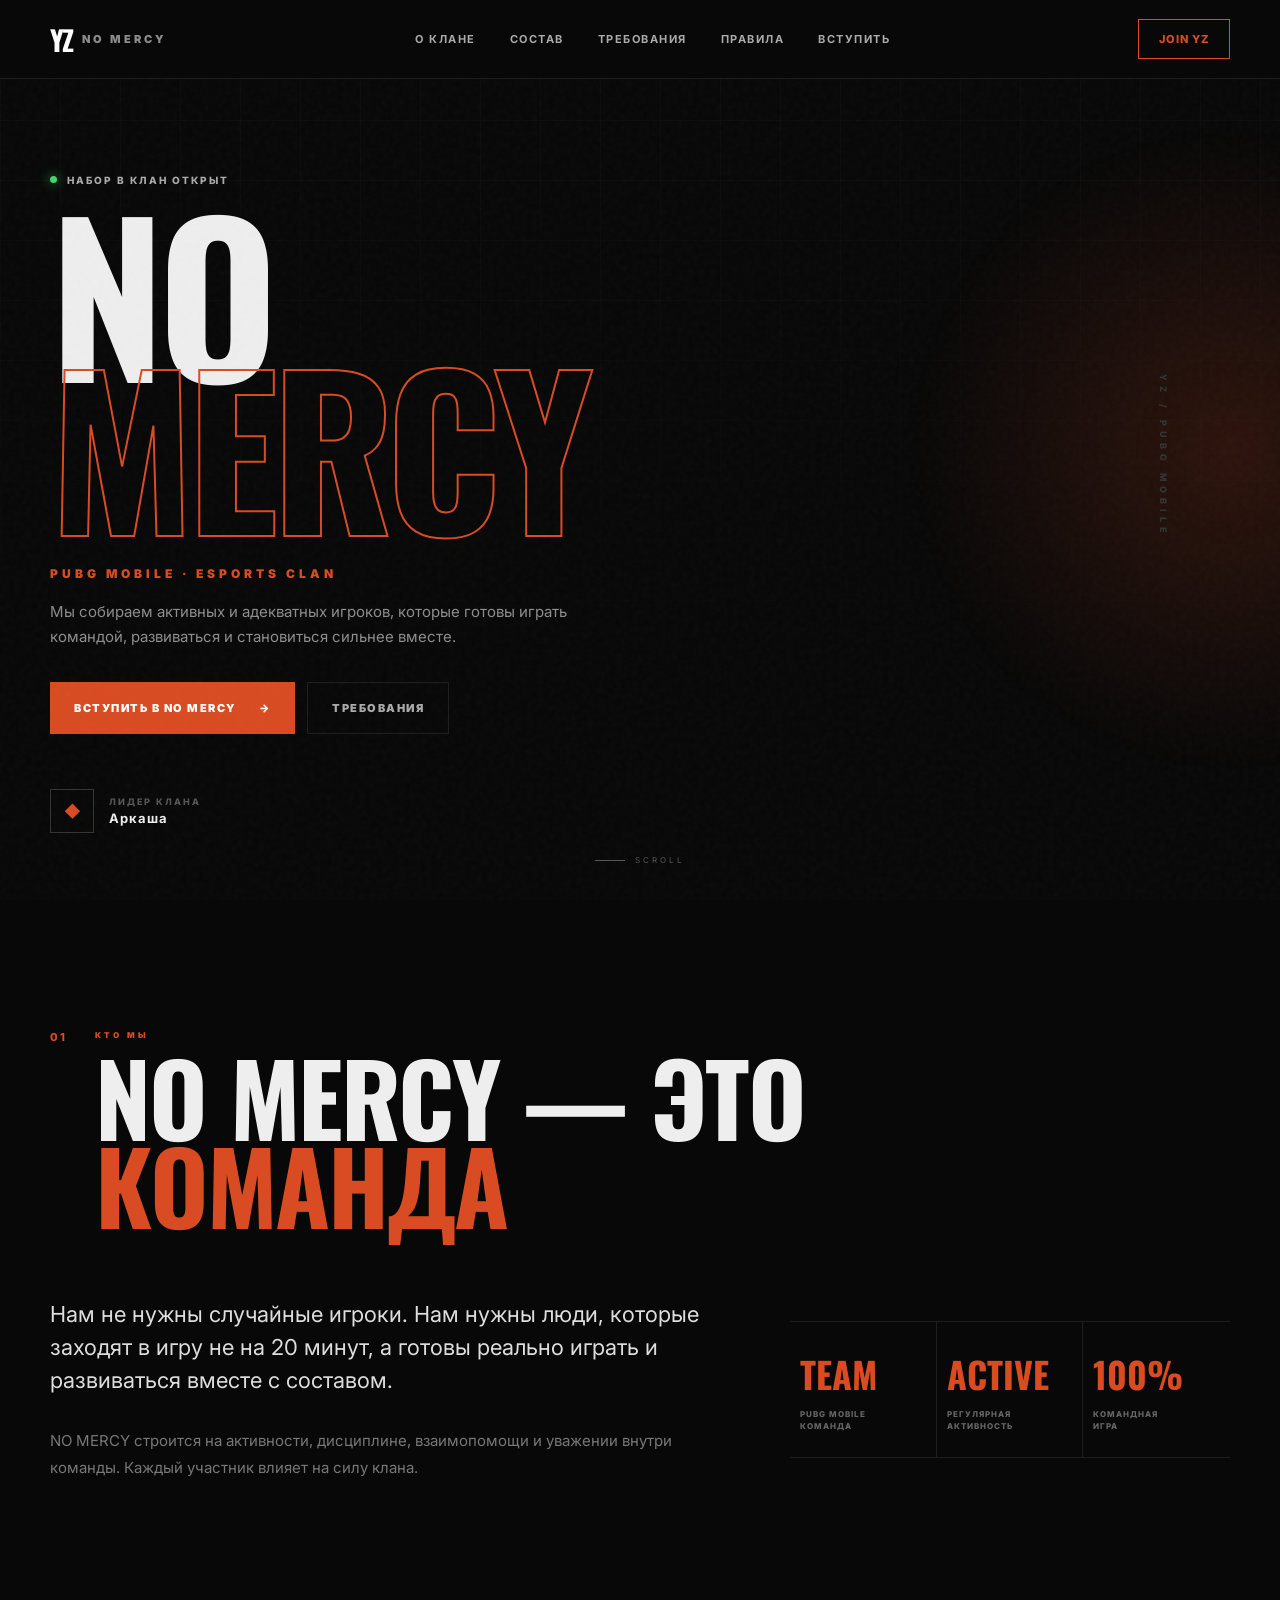
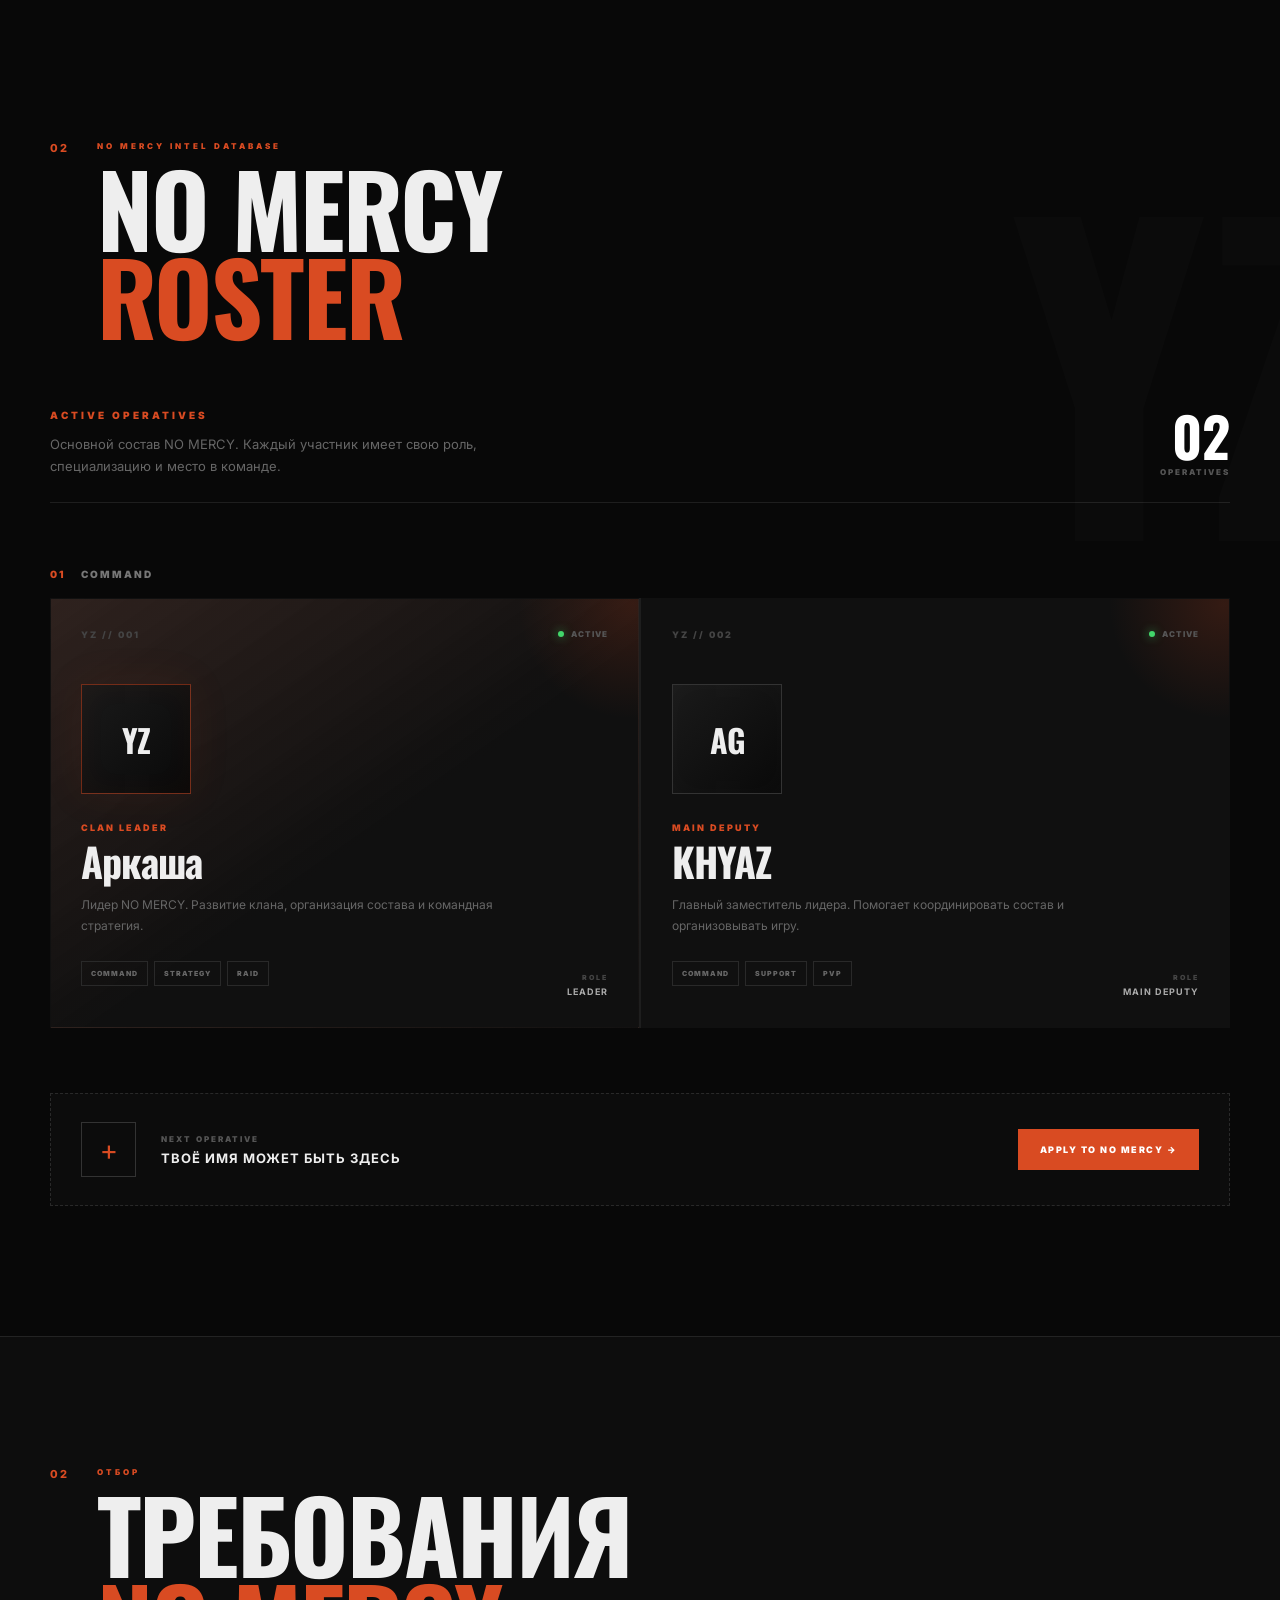
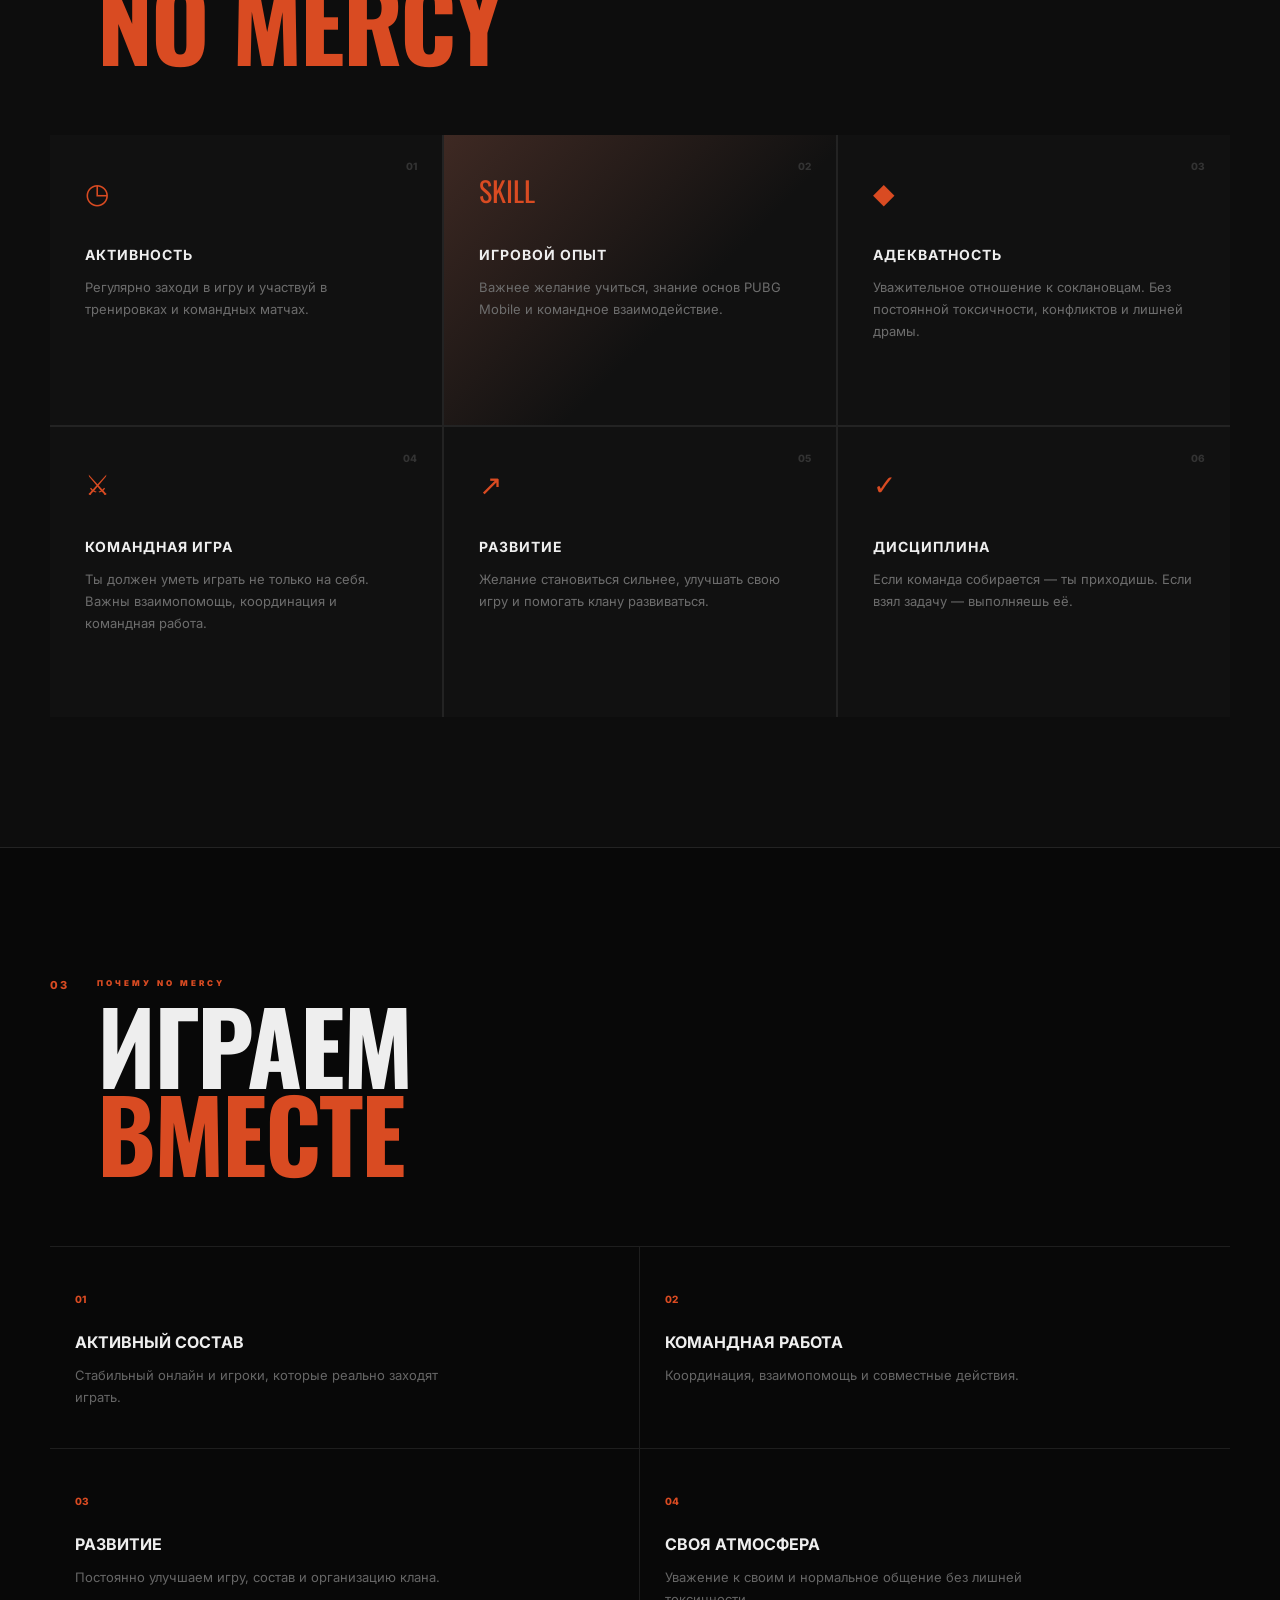
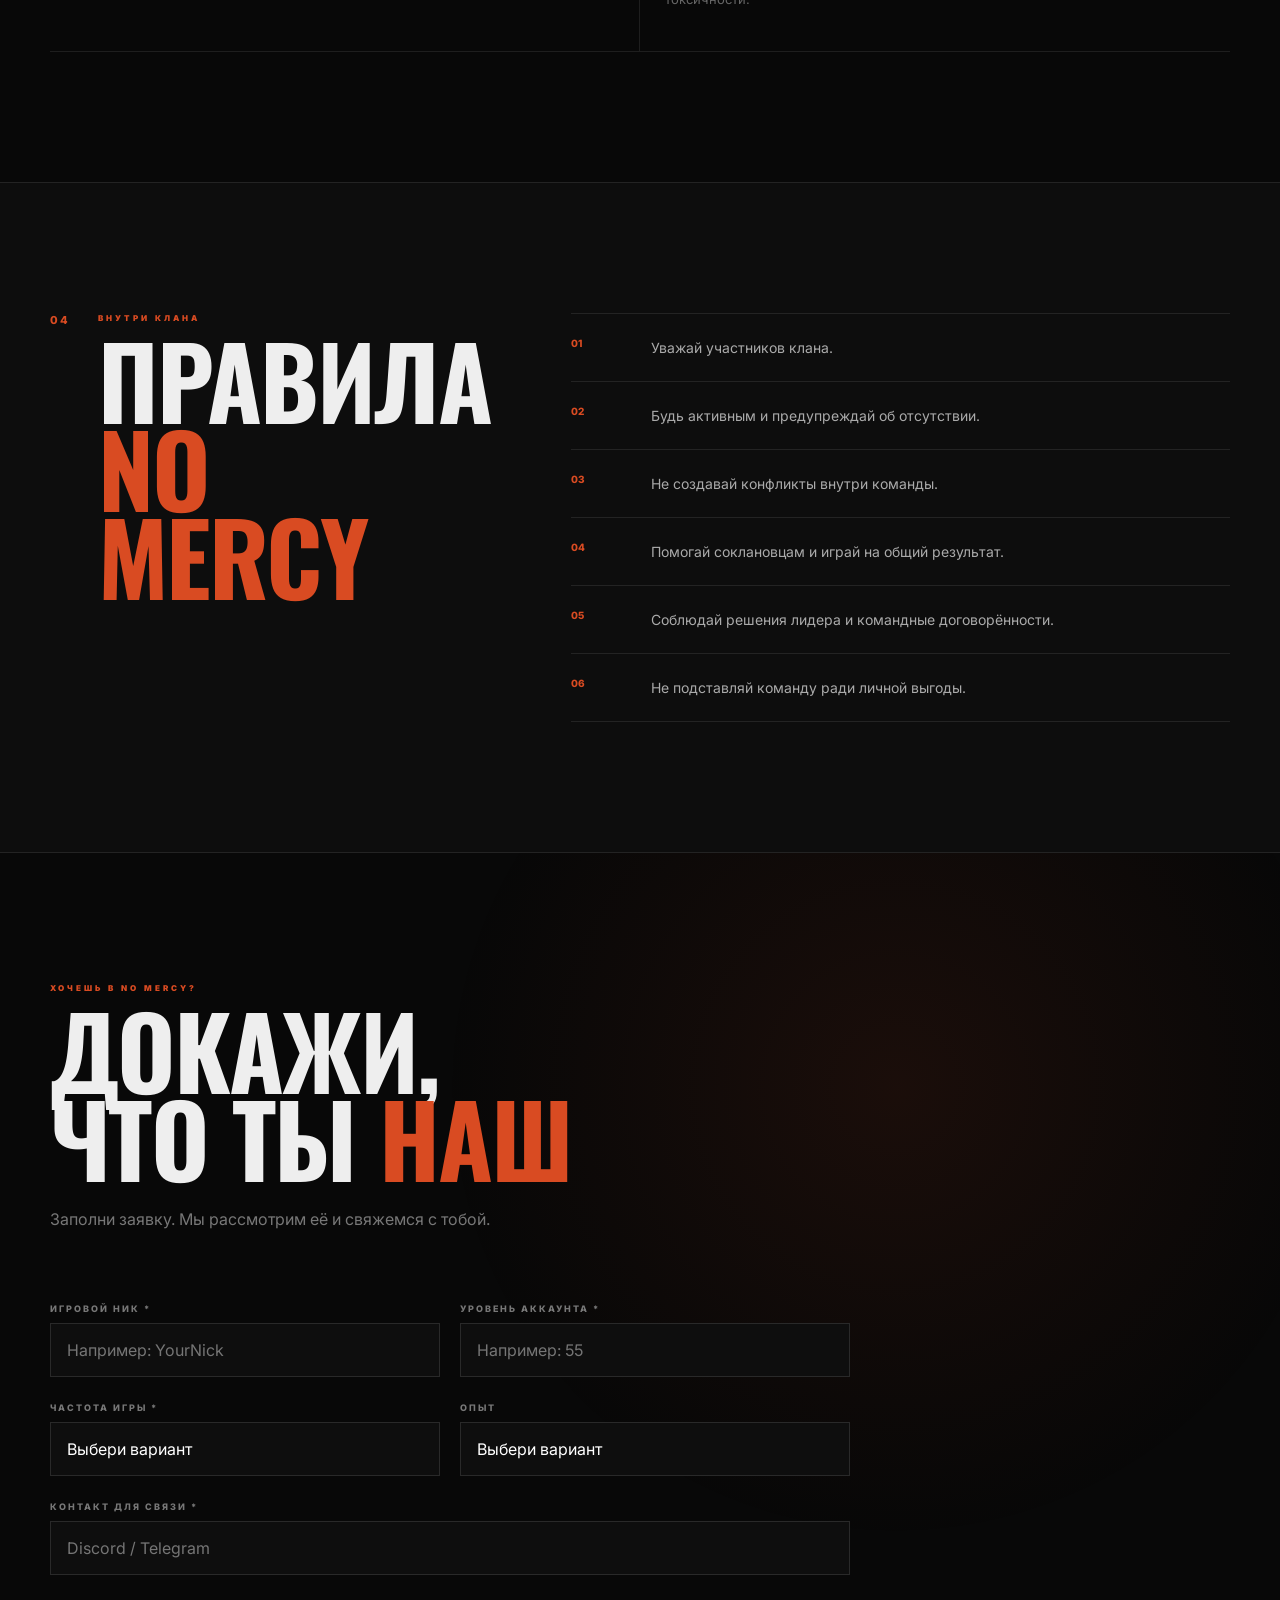
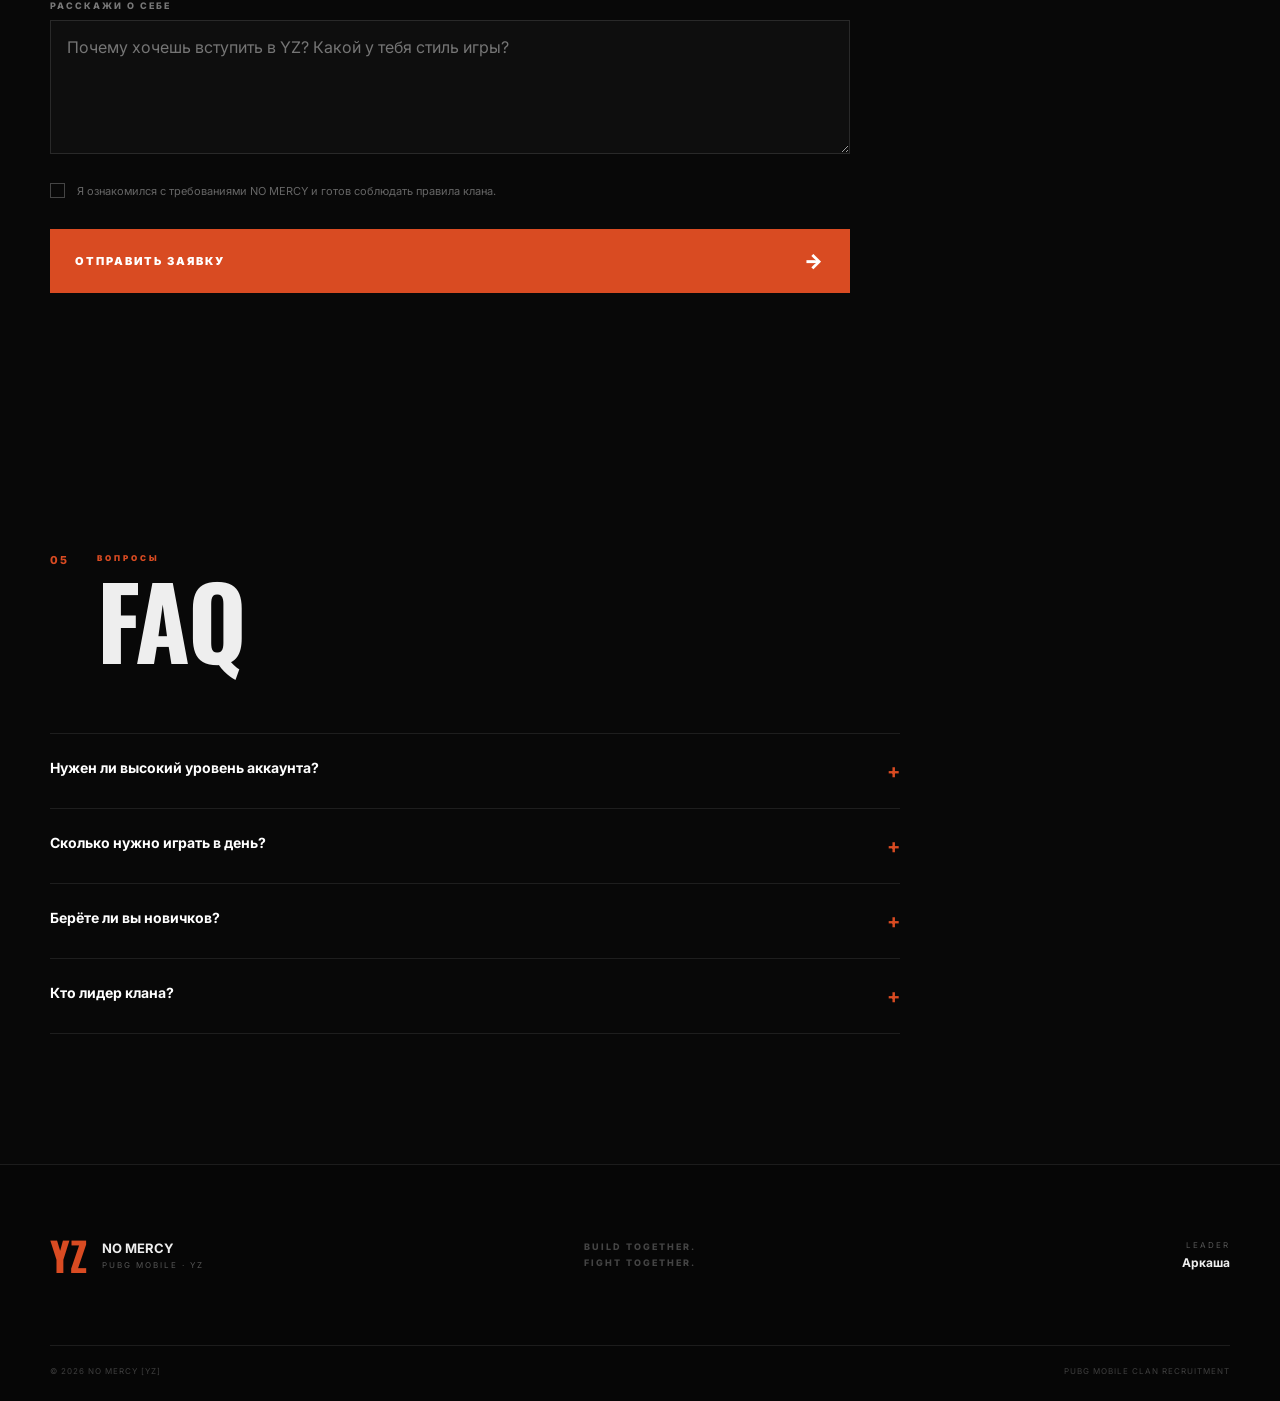
==== commit 5e680be6: "Polish NO MERCY PUBG Mobile recruitment copy" ====
--- a/index.html
+++ b/index.html
@@ -178,7 +178,7 @@
             <div class="stats">
 
                 <div class="stat">
-                    <strong>ANY</strong>
+                    <strong>TEAM</strong>
                     <span>PUBG MOBILE<br>КОМАНДА</span>
                 </div>
 
@@ -395,8 +395,8 @@
 
             <article class="requirement featured">
                 <div class="req-number">02</div>
-                <div class="req-icon">ANY</div>
-                <h3>УРОВЕНЬ</h3>
+                <div class="req-icon">SKILL</div>
+                <h3>ИГРОВОЙ ОПЫТ</h3>
                 <p>
                     Важнее желание учиться, знание основ PUBG Mobile и командное взаимодействие.
                 </p>
@@ -624,14 +624,13 @@
             <div class="form-row">
 
                 <div class="form-group">
-                    <label for="hours">АКТИВНОСТЬ В ДЕНЬ *</label>
+                    <label for="hours">ЧАСТОТА ИГРЫ *</label>
 
                     <select id="hours" name="hours" required>
                         <option value="">Выбери вариант</option>
-                        <option value="4-5">4–5 часов</option>
-                        <option value="6-8">6–8 часов</option>
-                        <option value="8+">8+ часов</option>
-                        <option value="10+">10+ часов</option>
+                        <option value="daily">Почти каждый день</option>
+                        <option value="weekly">Несколько раз в неделю</option>
+                        <option value="weekends">По выходным</option>
                     </select>
                 </div>
 
@@ -700,8 +699,7 @@
             <h3>ЗАЯВКА ПРИНЯТА</h3>
 
             <p>
-                Спасибо за интерес к NO MERCY.
-                Лидер рассмотрит твою заявку.
+                Заявка сохранена в этом браузере. Чтобы лидер получил её, нужно подключить контакт для отправки — напиши в клан напрямую.
             </p>
 
             <button id="resetForm">
